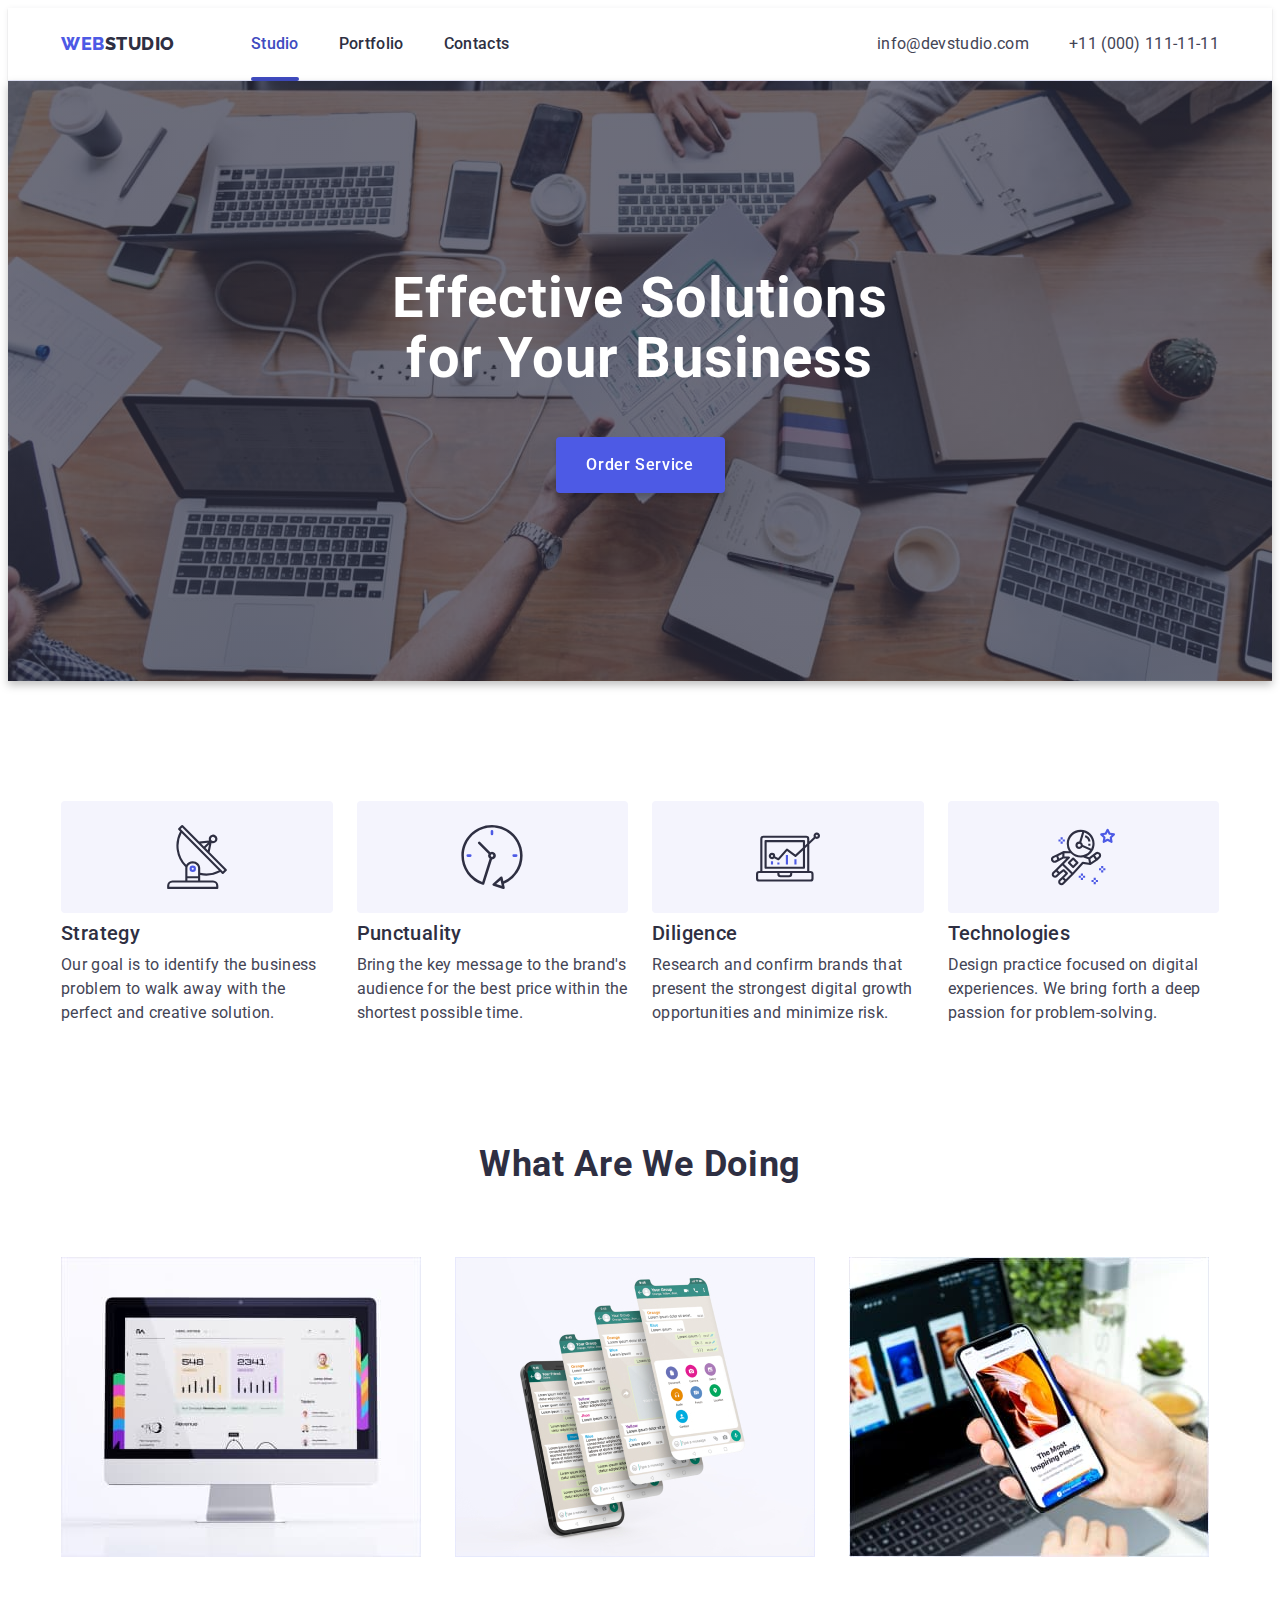
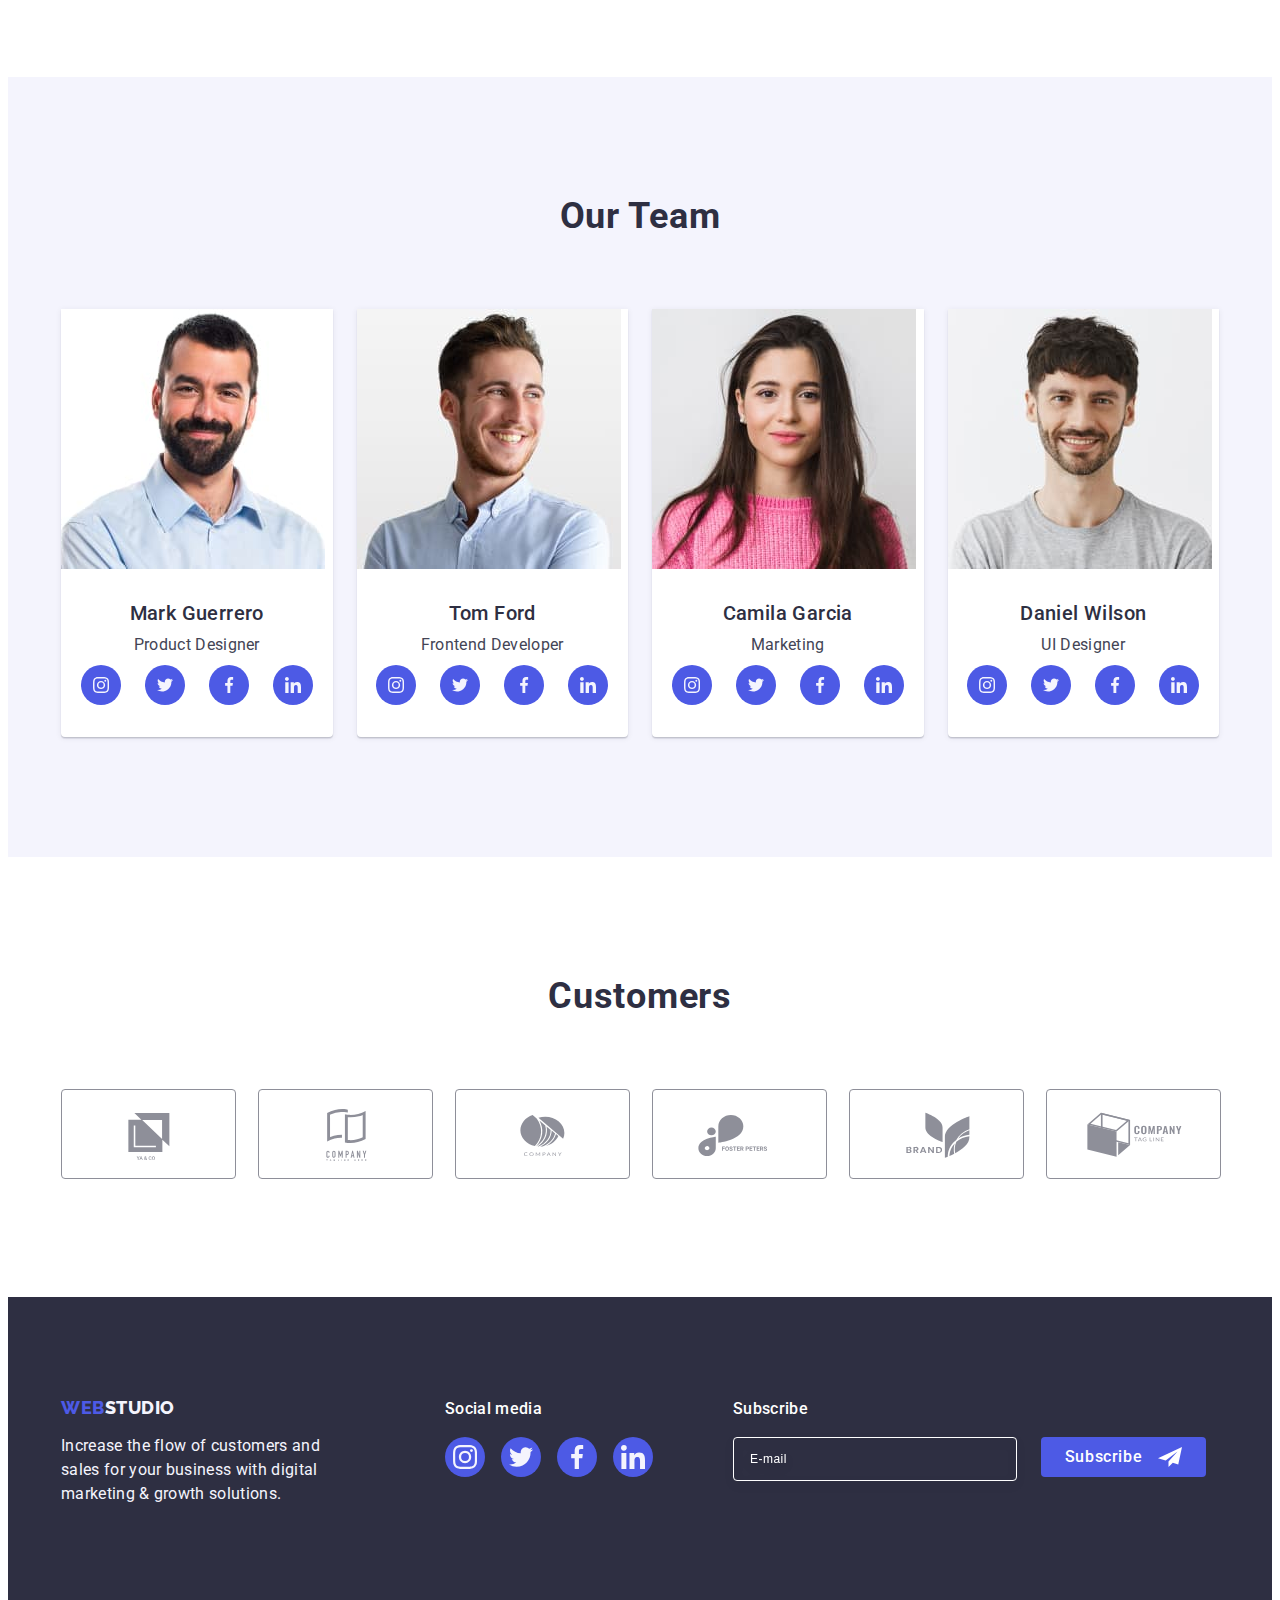
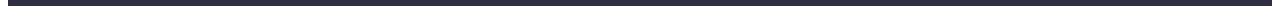
==== index.html @ 6c6034de "Initial commit" ====
<!DOCTYPE html>
<html lang="en">
  <head>
    <meta charset="UTF-8" />
    <meta http-equiv="X-UA-Compatible" content="IE=edge" />
    <meta name="viewport" content="width=device-width, initial-scale=1.0" />
    <title>Web Studio</title>
    <link rel="preconnect" href="https://fonts.googleapis.com" />
    <link rel="preconnect" href="https://fonts.gstatic.com" crossorigin />
    <link
      href="https://fonts.googleapis.com/css2?family=Raleway:wght@800&family=Roboto:wght@400;500;700;900&display=swap"
      rel="stylesheet"
    />
    <link
      rel="stylesheet"
      href="https://cdnjs.cloudflare.com/ajax/libs/modern-normalize/2.0.0/modern-normalize.min.css"
      integrity="sha512-4xo8blKMVCiXpTaLzQSLSw3KFOVPWhm/TRtuPVc4WG6kUgjH6J03IBuG7JZPkcWMxJ5huwaBpOpnwYElP/m6wg=="
      crossorigin="anonymous"
      referrerpolicy="no-referrer"
    />
    <link rel="stylesheet" href="./css/styles.css" />
  </head>

  <body>
    <header class="header">
      <div class="container header-container">
        <nav class="header-nav">
          <a href="./index.html" class="logo link"
            >Web<span class="logo-studio-link">Studio</span></a
          >
          <ul class="header-list list">
            <li class="header-item">
              <a class="header-link link current" href="./index.html">Studio</a>
            </li>
            <li class="header-item">
              <a class="header-link link" href="./portfolio.html">Portfolio</a>
            </li>
            <li class="header-item">
              <a class="header-link link" href="">Contacts</a>
            </li>
          </ul>
        </nav>
        <address class="header-address">
          <ul class="header-address-list list">
            <li class="header-address-item">
              <a class="header-address-link link" href="./info@devstudio.com"
                >info@devstudio.com</a
              >
            </li>
            <li>
              <a class="header-address-link link" href="tel:+110001111111"
                >+11 (000) 111-11-11</a
              >
            </li>
          </ul>
        </address>
      </div>
    </header>

    <main>
      <section class="title-section">
        <div class="container main-container">
          <h1 class="main-page-title">Effective Solutions for Your Business</h1>
          <button type="button" class="btn-order" data-modal-open>
            Order Service
          </button>
        </div>
      </section>

      <section class="information">
        <div class="container information-container">
          <h2 class="visually-hidden">Our benefits</h2>
          <ul class="main-list list">
            <li class="main-item">
              <div class="information-icon">
                <svg class="information-logo" width="64" height="64">
                  <use href="./images/icons.svg#icon-antenna"></use>
                </svg>
              </div>
              <h3 class="title-menu">Strategy</h3>
              <p class="paragraph">
                Our goal is to identify the business problem to walk away with
                the perfect and creative solution.
              </p>
            </li>

            <li class="main-item">
              <div class="information-icon">
                <svg class="information-logo" width="64" height="64">
                  <use href="./images/icons.svg#icon-clock"></use>
                </svg>
              </div>
              <h3 class="title-menu">Punctuality</h3>
              <p class="paragraph">
                Bring the key message to the brand's audience for the best price
                within the shortest possible time.
              </p>
            </li>

            <li class="main-item">
              <div class="information-icon">
                <svg class="information-logo" width="64" height="64">
                  <use href="./images/icons.svg#icon-diagram"></use>
                </svg>
              </div>
              <h3 class="title-menu">Diligence</h3>
              <p class="paragraph">
                Research and confirm brands that present the strongest digital
                growth opportunities and minimize risk.
              </p>
            </li>

            <li class="main-item">
              <div class="information-icon">
                <svg class="information-logo" width="64" height="64">
                  <use href="./images/icons.svg#icon-astronaut"></use>
                </svg>
              </div>
              <h3 class="title-menu">Technologies</h3>
              <p class="paragraph">
                Design practice focused on digital experiences. We bring forth a
                deep passion for problem-solving.
              </p>
            </li>
          </ul>
        </div>
      </section>

      <section class="section-img">
        <div class="container container-img">
          <h2 class="subtitle-main-page">What are we doing</h2>
          <ul class="subtitle-list list">
            <li class="subtitle-item">
              <img
                class="img-mane-page"
                src="./images/computer.jpg"
                alt="computer"
                width="360"
                height="300"
              />
            </li>
            <li class="subtitle-item">
              <img
                class="img-mane-page"
                src="./images/phone.jpg"
                alt="phone"
                width="360"
                height="300"
              />
            </li>
            <li class="subtitle-item">
              <img
                class="img-mane-page"
                src="./images/phone-computer.jpg"
                alt="phone-computer"
                width="360"
                height="300"
              />
            </li>
          </ul>
        </div>
      </section>

      <section class="section-team">
        <div class="container container-team">
          <h2 class="desc-menu">Our Team</h2>
          <ul class="section-team-list list">
            <li class="images-photo">
              <img src="./images/mark.jpg" alt="Mark Guerrero" width="264" />
              <div class="name-specialty">
                <h3 class="name">Mark Guerrero</h3>
                <p class="specialty">Product Designer</p>
                <ul class="team-soc-list list">
                  <li class="team-soc-item">
                    <a
                      href="https://www.instagram.com/"
                      class="team-soc-link link"
                      target="_blank"
                      rel="noopener noreferrer"
                    >
                      <svg class="team-icon" width="16" height="16">
                        <use href="./images/icons.svg#icon-instagram"></use>
                      </svg>
                    </a>
                  </li>
                  <li class="team-soc-item">
                    <a
                      href="https://twitter.com/"
                      class="team-soc-link link"
                      target="_blank"
                      rel="noopener noreferrer"
                    >
                      <svg class="team-icon" width="16" height="16">
                        <use href="./images/icons.svg#icon-twitter"></use>
                      </svg>
                    </a>
                  </li>
                  <li class="team-soc-item">
                    <a
                      href="https://www.facebook.com/"
                      class="team-soc-link link"
                      target="_blank"
                      rel="noopener noreferrer"
                    >
                      <svg class="team-icon" width="16" height="16">
                        <use href="./images/icons.svg#icon-facebook"></use>
                      </svg>
                    </a>
                  </li>
                  <li class="team-soc-item">
                    <a
                      href="https://www.linkedin.com/"
                      class="team-soc-link link"
                      target="_blank"
                      rel="noopener noreferrer"
                    >
                      <svg class="team-icon" width="16" height="16">
                        <use href="./images/icons.svg#icon-linkedin"></use>
                      </svg>
                    </a>
                  </li>
                </ul>
              </div>
            </li>

            <li class="images-photo">
              <img src="./images/tom.jpg" alt="Tom Ford" width="264" />
              <div class="name-specialty">
                <h3 class="name">Tom Ford</h3>
                <p class="specialty">Frontend Developer</p>
                <ul class="team-soc-list list">
                  <li class="team-soc-item">
                    <a
                      href="https://www.instagram.com/"
                      class="team-soc-link link"
                      target="_blank"
                      rel="noopener noreferrer"
                    >
                      <svg class="team-icon" width="16" height="16">
                        <use
                          href="./images/icons.svg#icon-instagram"
                        ></use></svg
                    ></a>
                  </li>
                  <li class="team-soc-item">
                    <a
                      href="https://twitter.com/"
                      class="team-soc-link link"
                      target="_blank"
                      rel="noopener noreferrer"
                    >
                      <svg class="team-icon" width="16" height="16">
                        <use href="./images/icons.svg#icon-twitter"></use>
                      </svg>
                    </a>
                  </li>
                  <li class="team-soc-item">
                    <a
                      href="https://www.facebook.com/"
                      class="team-soc-link link"
                      target="_blank"
                      rel="noopener noreferrer"
                    >
                      <svg class="team-icon" width="16" height="16">
                        <use href="./images/icons.svg#icon-facebook"></use>
                      </svg>
                    </a>
                  </li>
                  <li class="team-soc-item">
                    <a
                      href="https://www.linkedin.com/"
                      class="team-soc-link link"
                      target="_blank"
                      rel="noopener noreferrer"
                    >
                      <svg class="team-icon" width="16" height="16">
                        <use href="./images/icons.svg#icon-linkedin"></use>
                      </svg>
                    </a>
                  </li>
                </ul>
              </div>
            </li>

            <li class="images-photo">
              <img src="./images/camila.jpg" alt="Camila Garcia" width="264" />
              <div class="name-specialty">
                <h3 class="name">Camila Garcia</h3>
                <p class="specialty">Marketing</p>
                <ul class="team-soc-list list">
                  <li class="team-soc-item">
                    <a
                      href="https://www.instagram.com/"
                      class="team-soc-link link"
                      target="_blank"
                      rel="noopener noreferrer"
                    >
                      <svg class="team-icon" width="16" height="16">
                        <use
                          href="./images/icons.svg#icon-instagram"
                        ></use></svg
                    ></a>
                  </li>
                  <li class="team-soc-item">
                    <a
                      href="https://twitter.com/"
                      class="team-soc-link link"
                      target="_blank"
                      rel="noopener noreferrer"
                    >
                      <svg class="team-icon" width="16" height="16">
                        <use href="./images/icons.svg#icon-twitter"></use>
                      </svg>
                    </a>
                  </li>
                  <li class="team-soc-item">
                    <a
                      href="https://www.facebook.com/"
                      class="team-soc-link link"
                      target="_blank"
                      rel="noopener noreferrer"
                    >
                      <svg class="team-icon" width="16" height="16">
                        <use href="./images/icons.svg#icon-facebook"></use>
                      </svg>
                    </a>
                  </li>
                  <li class="team-soc-item">
                    <a
                      href="https://www.linkedin.com/"
                      class="team-soc-link link"
                      target="_blank"
                      rel="noopener noreferrer"
                    >
                      <svg class="team-icon" width="16" height="16">
                        <use href="./images/icons.svg#icon-linkedin"></use>
                      </svg>
                    </a>
                  </li>
                </ul>
              </div>
            </li>

            <li class="images-photo">
              <img src="./images/daniel.jpg" alt="Daniel Wilson" width="264" />
              <div class="name-specialty">
                <h3 class="name">Daniel Wilson</h3>
                <p class="specialty">UI Designer</p>
                <ul class="team-soc-list list">
                  <li class="team-soc-item">
                    <a
                      href="https://www.instagram.com/"
                      class="team-soc-link link"
                      target="_blank"
                      rel="noopener noreferrer"
                    >
                      <svg class="team-icon" width="16" height="16">
                        <use href="./images/icons.svg#icon-instagram"></use>
                      </svg>
                    </a>
                  </li>
                  <li class="team-soc-item">
                    <a
                      href="https://twitter.com/"
                      class="team-soc-link link"
                      target="_blank"
                      rel="noopener noreferrer"
                    >
                      <svg class="team-icon" width="16" height="16">
                        <use href="./images/icons.svg#icon-twitter"></use>
                      </svg>
                    </a>
                  </li>
                  <li class="team-soc-item">
                    <a
                      href="https://www.facebook.com/"
                      class="team-soc-link link"
                      target="_blank"
                      rel="noopener noreferrer"
                    >
                      <svg class="team-icon" width="16" height="16">
                        <use href="./images/icons.svg#icon-facebook"></use>
                      </svg>
                    </a>
                  </li>
                  <li class="team-soc-item">
                    <a
                      href="https://www.linkedin.com/"
                      class="team-soc-link link"
                      target="_blank"
                      rel="noopener noreferrer"
                    >
                      <svg class="team-icon" width="16" height="16">
                        <use href="./images/icons.svg#icon-linkedin"></use>
                      </svg>
                    </a>
                  </li>
                </ul>
              </div>
            </li>
          </ul>
        </div>
      </section>

      <section class="customers">
        <div class="container container-customers">
          <h2 class="customers-title">Customers</h2>
          <ul class="customers-list list">
            <li class="customers-item">
              <a
                href=""
                class="customers-link link"
                target="_blank"
                rel="noopeener noreferrer"
              >
                <svg class="customers-icon" width="104" height="56">
                  <use href="./images/icons.svg#icon-logo-1"></use>
                </svg>
              </a>
            </li>
            <li class="customers-item">
              <a
                href=""
                class="customers-link link"
                target="_blank"
                rel="noopeener noreferrer"
              >
                <svg class="customers-icon" width="104" height="56">
                  <use href="./images/icons.svg#icon-logo-2"></use>
                </svg>
              </a>
            </li>
            <li class="customers-item">
              <a
                href=""
                class="customers-link link"
                target="_blank"
                rel="noopeener noreferrer"
              >
                <svg class="customers-icon" width="104" height="56">
                  <use href="./images/icons.svg#icon-logo-3"></use>
                </svg>
              </a>
            </li>
            <li class="customers-item">
              <a
                href=""
                class="customers-link link"
                target="_blank"
                rel="noopeener noreferrer"
              >
                <svg class="customers-icon" width="104" height="56">
                  <use href="./images/icons.svg#icon-logo-4"></use>
                </svg>
              </a>
            </li>
            <li class="customers-item">
              <a
                href=""
                class="customers-link link"
                target="_blank"
                rel="noopeener noreferrer"
              >
                <svg class="customers-icon" width="104" height="56">
                  <use href="./images/icons.svg#icon-logo-5"></use>
                </svg>
              </a>
            </li>
            <li class="customers-item">
              <a
                href=""
                class="customers-link link"
                target="_blank"
                rel="noopeener noreferrer"
              >
                <svg class="customers-icon" width="104" height="56">
                  <use href="./images/icons.svg#icon-logo-6"></use>
                </svg>
              </a>
            </li>
          </ul>
        </div>
      </section>
    </main>

    <footer class="closing">
      <div class="container footer-container">
        <div class="footer-content">
          <a class="logo-ft link" href="./index.html"
            >Web<span class="logo-studio">Studio</span></a
          >
          <p class="paragraph-ft">
            Increase the flow of customers and sales for your business with
            digital marketing & growth solutions.
          </p>
        </div>
        <div class="footer-scl">
          <p class="footer-subtitle">Social media</p>
          <ul class="footer-scl-list list">
            <li class="footer-scl-item">
              <a
                href="https://www.instagram.com/"
                class="footer-scl-link link"
                target="_blank"
                rel="noopeener noreferrer"
              >
                <svg class="footer-icon" width="24" height="24">
                  <use href="./images/icons.svg#icon-instagram"></use>
                </svg>
              </a>
            </li>
            <li class="footer-scl-item">
              <a
                href="https://twitter.com/"
                class="footer-scl-link link"
                target="_blank"
                rel="noopeener noreferrer"
              >
                <svg class="footer-icon" width="24" height="24">
                  <use href="./images/icons.svg#icon-twitter"></use>
                </svg>
              </a>
            </li>
            <li class="footer-scl-item">
              <a
                href="https://www.facebook.com/"
                class="footer-scl-link link"
                target="_blank"
                rel="noopeener noreferrer"
              >
                <svg class="footer-icon" width="24" height="24">
                  <use href="./images/icons.svg#icon-facebook"></use>
                </svg>
              </a>
            </li>
            <li class="footer-scl-item">
              <a
                href="https://www.linkedin.com/"
                class="footer-scl-link link"
                target="_blank"
                rel="noopeener noreferrer"
              >
                <svg class="footer-icon" width="24" height="24">
                  <use href="./images/icons.svg#icon-linkedin"></use>
                </svg>
              </a>
            </li>
          </ul>
        </div>
        <div class="modal-footer">
          <p class="modal-footer-title">Subscribe</p>
          <form class="footer-form">
            <label class="footer-label">
              <input
                name="footer-email"
                type="email"
                placeholder="E-mail"
                class="footer-input"
              />
            </label>
            <button type="submit" class="footer-modal-btn">
              Subscribe
              <svg class="footer-modal-icon" width="24" height="24">
                <use href="./images/icons.svg#icon-footer-frame"></use>
              </svg>
            </button>
          </form>
        </div>
      </div>
    </footer>

    <div class="backdrop is-hidden" data-modal>
      <div class="modal">
        <button type="button" class="modal-close" data-modal-close>
          <svg class="modal-close-icon" width="8" height="8">
            <use href="./images/icons.svg#icon-close-black"></use>
          </svg>
        </button>
        <p class="modal-title">Leave your contacts and we will call you back</p>
        <form class="modal-form">
          <div class="modal-field">
            <label for="user-name" class="input-label">Name</label>
            <div class="input-wrap">
              <input
                id="user-name"
                type="text"
                name="user-name"
                class="modal-input"
                required
                minlength="3"
              />
              <svg class="modal-icon" width="18" height="24">
                <use href="./images/icons.svg#icon-person"></use>
              </svg>
            </div>
          </div>

          <div class="modal-field">
            <label for="user-tel" class="input-label">Phone</label>
            <div class="input-wrap">
              <input
                id="user-tel"
                type="text"
                name="user-tel"
                class="modal-input"
                required
              />
              <svg class="modal-icon" width="18" height="24">
                <use href="./images/icons.svg#icon-modal-phone"></use>
              </svg>
            </div>
          </div>

          <div class="modal-field">
            <label for="user-email" class="input-label">Email</label>
            <div class="input-wrap">
              <input
                id="user-email"
                type="text"
                name="user-email"
                class="modal-input"
                required
              />
              <svg class="modal-icon" width="18" height="24">
                <use href="./images/icons.svg#icon-email"></use>
              </svg>
            </div>
          </div>

          <div class="modal-field-comment">
            <label for="user-comment" class="input-label">Comment</label>
            <textarea
              id="user-comment"
              name="user-comment"
              placeholder="Text input"
              class="modal-comment"
            ></textarea>
          </div>

          <div class="modal-checkbox">
            <input
              type="checkbox"
              id="user-privacy"
              value="true"
              name="user-privacy"
              class="modal-checkbox-field visually-hidden"
            />
            <label for="user-privacy" class="checkbox-label">
              <span class="chexbox-field">
                <svg class="checkbox-icon" width="10" height="8">
                  <use href="./images/icons.svg#icon-check"></use>
                </svg>
              </span>
              I accept the terms and conditions of the
              <a href="#" class="checkbox-link">Privacy Policy</a>
            </label>
          </div>

          <button type="submit" class="modal-btn">Send</button>
        </form>
      </div>
    </div>
    <script src="./js/modal.js"></script>
  </body>
</html>
---- css/styles.css ----
:root {
  --modal-backround-kolor: #fcfcfc;
  --header-backround: #ffffff;
  --image-backround: #2e2f42;
  --light-backround: #f4f4fd;
  --acent-color: #e7e9fc;
  --subtle-text: #8e8f99;
  --text: #434455;
  --pressed-state: #404bbf;
  --pimary-brand: #4d5ae5;
  --link-color: #31d0aa;
}

body {
  font-family: "Roboto", sans-serif;
  background: var(--header-backround);
  color: var(--text);
}
.list {
  list-style: none;
}
.link {
  text-decoration: none;
}
.visually-hidden {
  position: absolute;
  width: 1px;
  height: 1px;
  margin: -1px;
  border: 0;
  padding: 0;
  white-space: nowrap;
  clip-path: inset(100%);
  clip: rect(0 0 0 0);
  overflow: hidden;
}

p,
h1,
h2,
h3,
h4,
h5,
h6 {
  margin: 0;
}

ul,
ol {
  margin: 0;
  padding: 0;
}

img {
  display: block;
}

.container {
  /* outline: 1px solid red; */
  width: 1158px;
  padding-right: 15px;
  padding-left: 15px;
  margin: 0 auto;
}

/* HEADER */

.header {
  background-color: var(--header-backround);
  border-bottom: 1px solid #e7e9fc;
  box-shadow: 0px 2px 1px rgba(46, 47, 66, 0.08),
    0px 1px 1px rgba(46, 47, 66, 0.16), 0px 1px 6px rgba(46, 47, 66, 0.08);
}
.header-container {
  display: flex;
  align-items: center;
}
.header-nav {
  list-style: none;
  display: flex;
  align-items: center;
}
.logo {
  font-family: "Raleway", sans-serif;
  font-weight: 800;
  font-size: 18px;
  line-height: 1.17;
  letter-spacing: 0.03em;
  text-transform: uppercase;
  color: var(--pimary-brand);
  display: flex;
  align-items: center;
  margin-right: 76px;
}
.logo:hover {
  color: var(--pressed-state);
}
.logo-studio-link {
  color: var(--image-backround);
}
.header-list {
  display: flex;
  gap: 40px;
}
.header-item {
}
.header-link {
  font-weight: 500;
  font-size: 16px;
  line-height: 1.5;
  letter-spacing: 0.02em;
  color: var(--image-backround);
  display: block;
  padding: 24px 0;
  position: relative;
  transition: color 250ms cubic-bezier(0.4, 0, 0.2, 1);
}
.header-link:hover,
.header-link:focus,
.header-link.current {
  color: var(--pressed-state);
}
.header-link:after {
  content: "";
  position: absolute;
  left: 0;
  bottom: -1px;
  transform: scaleX(0);
  width: 100%;
  height: 4px;
  border-radius: 2px;
  background-color: var(--pressed-state);
  transition: 150ms linear;
}
.header-link:hover:after,
.header-link:focus:after,
.header-link.current:after {
  transform: scaleX(1);
}

.header-address {
  margin-left: auto;
}
.header-address-list {
  display: flex;
  margin-left: auto;
  gap: 40px;
}
.header-address-link {
  font-style: normal;
  font-size: 16px;
  line-height: 1.5;
  color: var(--text);
  letter-spacing: 0.02em;
  transition: color 250ms cubic-bezier(0.4, 0, 0.2, 1);
}
.header-address-link:hover,
.header-address-link:focus {
  color: var(--pressed-state);
}

/* MAIN */

.main-container {
}
.title-section {
  background: var(--image-backround);
  max-width: 1440px;
  padding: 188px 0;
  margin-left: auto;
  margin-right: auto;

  background-image: linear-gradient(
      rgba(46, 47, 66, 0.7),
      rgba(46, 47, 66, 0.7)
    ),
    url(../images/people-office-1.jpg);
  background-repeat: no-repeat;
  background-position: center;
  background-size: cover;
  filter: drop-shadow(0px 4px 4px rgba(0, 0, 0, 0.25));
}
.main-page-title {
  font-size: 56px;
  line-height: 1.07;
  text-align: center;
  letter-spacing: 0.02em;
  color: var(--header-backround);
  max-width: 496px;
  margin-left: auto;
  margin-right: auto;
}
.btn-order {
  font-family: "Roboto", sans-serif;
  background: var(--pimary-brand);
  font-weight: 500;
  font-size: 16px;
  line-height: 1.5;
  letter-spacing: 0.04em;
  color: var(--header-backround);
  cursor: pointer;
  display: block;
  margin: auto;
  min-width: 169px;
  height: 56px;
  border: none;
  border-radius: 4px;
  margin-top: 48px;
  box-shadow: 0px 4px 4px rgba(0, 0, 0, 0.15);
  transition: background-color 250ms cubic-bezier(0.4, 0, 0.2, 1);
}
.btn-order:hover {
  background-color: var(--pressed-state);
}
.btn-order:focus {
  background-color: var(--pressed-state);
}

.information {
  background: var(--header-backround);
  padding: 120px 0;
}
.information-container {
}
.main-list {
  display: flex;
  gap: 24px;
}
.information-icon {
  display: flex;
  align-items: center;
  justify-content: center;
  height: 112px;
  background-color: #f4f4fd;
  border-radius: 4px;
  margin-bottom: 8px;
}
.main-item {
  flex-basis: calc((100% - 72px) / 4);
}
.title-menu {
  font-weight: 500;
  font-size: 20px;
  line-height: 1.2;
  letter-spacing: 0.02em;
  color: var(--image-backround);
  margin-bottom: 8px;
}
.paragraph {
  font-size: 16px;
  line-height: 1.5;
  letter-spacing: 0.02em;
  color: var(--text);
}

.section-img {
  padding-bottom: 120px;
}
.container-img {
}

.subtitle-list {
  display: flex;
  gap: 24px;
}
.subtitle-item {
  width: calc((100% - 48px) / 3);
}
.subtitle-main-page {
  font-size: 36px;
  line-height: 1.11;
  text-align: center;
  letter-spacing: 0.02em;
  text-transform: capitalize;
  color: var(--image-backround);
  margin-bottom: 72px;
}

/* TEAM */

.section-team {
  background-color: var(--light-backround);
  padding: 120px 0;
}
.container-team {
}
.desc-menu {
  font-size: 36px;
  line-height: 1.11;
  text-align: center;
  letter-spacing: 0.02em;
  text-transform: capitalize;
  color: var(--image-backround);
  margin-bottom: 72px;
}
.section-team-list {
  display: flex;
  gap: 24px;
}
.name-specialty {
  padding: 32px 16px;
}

.images-photo {
  background: var(--header-backround);
  width: calc((100% - 3 * 24px) / 4);
  box-shadow: 0px 1px 6px rgba(46, 47, 66, 0.08),
    0px 1px 1px rgba(46, 47, 66, 0.16), 0px 2px 1px rgba(46, 47, 66, 0.08);
  border-radius: 0px 0px 4px 4px;
}
.name {
  font-weight: 500;
  font-size: 20px;
  line-height: 1.2;
  text-align: center;
  letter-spacing: 0.02em;
  color: var(--image-backround);
  text-align: center;
  margin-bottom: 8px;
}
.specialty {
  font-size: 16px;
  line-height: 1.5;
  text-align: center;
  letter-spacing: 0.02em;
  color: var(--text);
  text-align: center;
  margin-bottom: 8px;
}
.team-soc {
}
.team-soc-list {
  display: flex;
  justify-content: center;
  gap: 24px;
}
.team-soc-item {
  width: 40px;
  height: 40px;
}
.team-soc-link {
  width: 100%;
  height: 100%;
  background-color: var(--pimary-brand);
  border-radius: 50%;
  display: flex;
  align-items: center;
  justify-content: center;
  transition: background-color 250ms cubic-bezier(0.4, 0, 0.2, 1);
}
.team-soc-link:hover {
  background-color: var(--pressed-state);
}
.team-soc-link:focus {
  background-color: var(--pressed-state);
}
.team-icon {
  fill: #f4f4fd;
}

/* CUSTOMERS */

.customers {
  padding: 120px 0;
}
.container-customers {
}
.customers-title {
  font-weight: 700;
  font-size: 36px;
  line-height: 1.11;
  text-align: center;
  letter-spacing: 0.02em;
  text-transform: capitalize;
  color: var(--image-backround);
  margin-bottom: 72px;
}
.customers-list {
  display: flex;
  flex-direction: row;
  align-items: flex-start;
  padding: 0px;
  gap: 24px;
}
.customers-item {
  width: calc((100% - 120px) / 6);
  height: 88px;
}
.customers-link {
  width: 100%;
  height: 100%;
  border: 1px solid #8e8f99;
  border-radius: 4px;
  display: flex;
  align-items: center;
  justify-content: center;
  color: var(--subtle-text);
  transition: border-color 250ms cubic-bezier(0.4, 0, 0.2, 1),
    color 250ms cubic-bezier(0.4, 0, 0.2, 1);
}
.customers-link:hover {
  border-color: var(--pressed-state);
  color: var(--pressed-state);
}
.customers-link:focus {
  border-color: var(--pressed-state);
  color: var(--pressed-state);
}
.customers-icon {
  fill: currentColor;
}

/* FOOTER */

.closing {
  background: var(--image-backround);
  padding: 100px 0;
}
.footer-container {
  display: flex;
  align-items: baseline;
}
.footer-content {
  margin-right: 120px;
}
.logo-ft {
  font-family: "Raleway", sans-serif;
  font-weight: 800;
  font-size: 18px;
  line-height: 1.17;
  letter-spacing: 0.03em;
  text-transform: uppercase;
  color: var(--pimary-brand);
  display: inline-block;
  margin-bottom: 16px;
}
.logo-ft:hover {
  color: var(--pressed-state);
}
.logo-studio {
  color: var(--light-backround);
}
.paragraph-ft {
  font-size: 16px;
  line-height: 1.5;
  letter-spacing: 0.02em;
  color: var(--light-backround);
  max-width: 264px;
}
.footer-icon {
  fill: #f4f4fd;
}
.footer-scl {
}
.footer-subtitle {
  font-weight: 500;
  font-size: 16px;
  line-height: 1.5;
  letter-spacing: 0.02em;
  color: #ffffff;
  margin-bottom: 16px;
}
.footer-scl-list {
  display: flex;
  gap: 16px;
}
.footer-scl-item {
  width: 40px;
  height: 40px;
}
.footer-scl-link {
  width: 100%;
  height: 100%;
  background-color: var(--pimary-brand);
  border-radius: 50%;
  display: flex;
  align-items: center;
  justify-content: center;
  transition: background-color 250ms cubic-bezier(0.4, 0, 0.2, 1);
}
.footer-scl-link:hover,
.footer-scl-link:focus {
  background-color: var(--link-color);
}
.modal-footer {
  margin-left: 80px;
}
.modal-footer-title {
  font-weight: 500;
  font-size: 16px;
  line-height: 1.5;
  letter-spacing: 0.02em;
  color: var(--header-backround);
  margin-bottom: 16px;
}

.footer-form {
  display: flex;
  gap: 24px;
}

.footer-input {
  width: 264px;
  height: 40px;
  font-size: 12px;
  line-height: 1.5;
  letter-spacing: 0.04em;
  padding-left: 16px;
  border: 1px solid var(--header-backround);
  border-radius: 4px;
  filter: drop-shadow(0px 4px 4px rgba(0, 0, 0, 0.15));
  background-color: transparent;
  color: var(--header-backround);
}

.footer-input::placeholder {
  color: var(--header-backround);
}

.footer-modal-btn {
  font-family: "Roboto", sans-serif;
  font-weight: 500;
  font-size: 16px;
  line-height: 1.5;
  letter-spacing: 0.04em;
  min-width: 165px;
  height: 40px;
  display: flex;
  justify-content: center;
  align-items: center;
  color: var(--header-backround);
  background-color: var(--pimary-brand);
  cursor: pointer;
  border-radius: 4px;
  border: none;
  transition: background-color 250ms cubic-bezier(0.4, 0, 0.2, 1);
}

.footer-modal-btn:hover,
.footer-modal-btn:focus {
  background-color: var(--pressed-state);
}

.footer-modal-icon {
  margin-left: 16px;
}

/* MAIN PORTFOLIO */

.portfolio-page {
  padding-top: 96px;
  padding-bottom: 120px;
}
.portfolio-container {
}
.portfolio-list {
  display: flex;
  justify-content: center;
  gap: 24px;
  margin-bottom: 72px;
}
.portfolio-btn {
  background: var(--light-backround);
  border-radius: 4px;
  font-weight: 500;
  font-size: 16px;
  line-height: 1.5;
  letter-spacing: 0.04em;
  color: var(--pimary-brand);
  cursor: pointer;
  padding: 12px 24px;
  border: 1px solid #e7e9fc;
  transition: color 250ms cubic-bezier(0.4, 0, 0.2, 1),
    background-color 250ms cubic-bezier(0.4, 0, 0.2, 1),
    border-color 250ms cubic-bezier(0.4, 0, 0.2, 1),
    box-shadow 250ms cubic-bezier(0.4, 0, 0.2, 1);
}
.portfolio-btn:hover {
  color: var(--header-backround);
  background-color: var(--pressed-state);
  border: 1px solid transparent;
  box-shadow: 0px 3px 1px rgba(0, 0, 0, 0.1), 0px 2px 1px rgba(0, 0, 0, 0.08),
    0px 2px 2px rgba(0, 0, 0, 0.12);
}
.portfolio-btn:focus {
  color: var(--header-backround);
  background-color: var(--pressed-state);
  border: 1px solid transparent;
  box-shadow: 0px 3px 1px rgba(0, 0, 0, 0.1), 0px 2px 1px rgba(0, 0, 0, 0.08),
    0px 2px 2px rgba(0, 0, 0, 0.12);
}

.portfolio-img-list {
  display: flex;
  flex-wrap: wrap;
  column-gap: 24px;
  row-gap: 48px;
}
.portfolio-item {
  width: calc((100% - 48px) / 3);
}
.portfolio-img-link:hover .portfolio-cover-text {
  transform: translateY(0%);
}
.portfolio-img-link:focus .portfolio-cover-text {
  transform: translateY(0%);
}
.portfolio-img-link {
  display: block;
  transition: box-shadow 250ms cubic-bezier(0.4, 0, 0.2, 1);
}
.portfolio-img-link:hover,
.portfolio-img-link:focus {
  box-shadow: 0px 1px 6px rgba(46, 47, 66, 0.08),
    0px 1px 1px rgba(46, 47, 66, 0.16), 0px 2px 1px rgba(46, 47, 66, 0.08);
}

.portfolio-cover {
  position: relative;
  overflow: hidden;
}
.portfolio-cover-text {
  position: absolute;
  top: 0;
  font-size: 16px;
  line-height: 1.5;
  letter-spacing: 0.02em;
  color: var(--light-backround);
  padding: 40px 32px;
  background-color: var(--pimary-brand);
  height: 100%;
  width: 100%;
  transform: translateY(100%);
  transition: transform 250ms cubic-bezier(0.4, 0, 0.2, 1);
}

.container-link {
  padding: 32px 16px;
  border: 1px solid #e7e9fc;
  border-top: none;
}
.link-address {
  font-style: normal;
}
.title {
  font-weight: 500;
  font-size: 20px;
  line-height: 1.2;
  letter-spacing: 0.02em;
  color: var(--image-backround);
  margin-bottom: 8px;
}
.subtitle {
  font-weight: 400;
  font-size: 16px;
  line-height: 1.5;
  letter-spacing: 0.02em;
  color: var(--text);
}
.backdrop {
  position: fixed;
  width: 100%;
  height: 100%;
  background: rgba(46, 47, 66, 0.4);
  top: 0;
  transition: opacity 300ms linear, visibility 300ms linear;
}

/* MODAL-PAGE */

.backdrop {
  position: fixed;
  top: 0;
  left: 0;
  width: 100%;
  height: 100%;
  background-color: rgba(46, 47, 66, 0.4);
  transition: opacity 250ms cubic-bezier(0.4, 0, 0.2, 1),
    visibility 250ms cubic-bezier(0.4, 0, 0.2, 1);
}

.is-hidden {
  visibility: none;
  opacity: 0;
  pointer-events: none;
}

.modal {
  position: absolute;
  top: 50%;
  left: 50%;
  transform: translate(-50%, -50%) scale(1);
  width: 408px;
  min-height: 584px;
  background-color: var(--modal-backround-kolor);
  border-radius: 4px;
  padding: 72px 24px 24px 24px;
  box-shadow: 0px 1px 1px rgba(0, 0, 0, 0.14), 0px 1px 3px rgba(0, 0, 0, 0.12),
    0px 2px 1px rgba(0, 0, 0, 0.2);
  transition: transform 250ms cubic-bezier(0.4, 0, 0.2, 1);
}

.backdrop.is-hidden .modal {
  transform: translate(-50%, -50%) scaleY(0);
}

.modal-close {
  position: absolute;
  top: 24px;
  right: 24px;
  width: 24px;
  height: 24px;
  border-radius: 50%;
  display: flex;
  align-items: center;
  justify-content: center;
  background-color: var(--acent-color);
  border: 1px solid rgba(0, 0, 0, 0.1);
  padding: 0;
  transition: background-color 250ms cubic-bezier(0.4, 0, 0.2, 1),
    border 250ms cubic-bezier(0.4, 0, 0.2, 1);
  cursor: pointer;
}

.modal-close:hover,
.modal-close:focus {
  background-color: var(--pressed-state);
  border: none;
  fill: var(--header-backround);
}

.modal-close-icon {
  transition: fill 250ms cubic-bezier(0.4, 0, 0.2, 1);
}

.modal-title {
  font-weight: 500;
  font-size: 16px;
  line-height: 1.5;
  text-align: center;
  letter-spacing: 0.02em;
  color: #2e2f42;
  margin-bottom: 16px;
}
.modal-field {
  margin-bottom: 8px;
}
.input-label {
  font-size: 12px;
  line-height: 1.17;
  letter-spacing: 0.04em;
  color: var(--subtle-text);
  display: block;
  margin-bottom: 4px;
}
.input-wrap {
  position: relative;
}

.modal-input {
  width: 100%;
  height: 40px;
  border: 1px solid rgba(46, 47, 66, 0.4);
  border-radius: 4px;
  background-color: transparent;
  padding-left: 38px;
  outline: transparent;
  transition: border-color 250ms cubic-bezier(0.4, 0, 0.2, 1);
}
.modal-input:focus {
  border-color: var(--pimary-brand);
}
.modal-input:focus + .modal-icon {
  fill: var(--pimary-brand);
}

.modal-icon {
  position: absolute;
  left: 16px;
  top: 50%;
  transform: translateY(-50%);
  transition: fill 250ms cubic-bezier(0.4, 0, 0.2, 1);
}
.modal-icon {
  fill: var(--image-backround);
}

.modal-comment {
  width: 100%;
  height: 120px;
  font-size: 12px;
  line-height: 1.17;
  letter-spacing: 0.04em;
  color: rgba(46, 47, 66, 0.4);
  border: 1px solid rgba(46, 47, 66, 0.4);
  border-radius: 4px;
  background-color: transparent;
  padding: 8px 16px;
  outline: transparent;
  resize: none;
  transition: border-color 250ms cubic-bezier(0.4, 0, 0.2, 1);
}
.modal-comment:focus {
  border-color: var(--pimary-brand);
}

.modal-field-comment {
  margin-bottom: 16px;
}

.modal-checkbox {
  margin-bottom: 24px;
}

.checkbox-label {
  font-size: 12px;
  line-height: 1.17;
  letter-spacing: 0.04em;
  color: var(--subtle-text);
}

.chexbox-field {
  width: 16px;
  height: 16px;
  border: 1px solid rgba(46, 47, 66, 0.4);
  border-radius: 2px;
  transition: background-color 250ms cubic-bezier(0.4, 0, 0.2, 1),
    border 250ms cubic-bezier(0.4, 0, 0.2, 1),
    fill 250ms cubic-bezier(0.4, 0, 0.2, 1);
  display: inline-flex;
  align-items: center;
  justify-content: center;
  fill: transparent;
}

.modal-checkbox-field:checked + .checkbox-label span {
  background-color: var(--pressed-state);
  border: none;
  fill: var(--light-backround);
}
.modal-checkbox-field:focus + .checkbox-label span {
  border-color: var(--pressed-state);
}
.checkbox-link {
  color: var(--pimary-brand);
}

.modal-btn {
  font-family: "Roboto", sans-serif;
  font-weight: 500;
  font-size: 16px;
  line-height: 1.5;
  letter-spacing: 0.04em;
  color: var(--header-backround);
  background: var(--pimary-brand);
  min-width: 169px;
  height: 56px;
  display: block;
  margin: auto;
  cursor: pointer;
  border: none;
  border-radius: 4px;
  box-shadow: 0px 4px 4px rgba(0, 0, 0, 0.15);
  transition: background-color 250ms cubic-bezier(0.4, 0, 0.2, 1);
}

.modal-btn:hover,
.modal-btn:focus {
  background-color: var(--pressed-state);
}
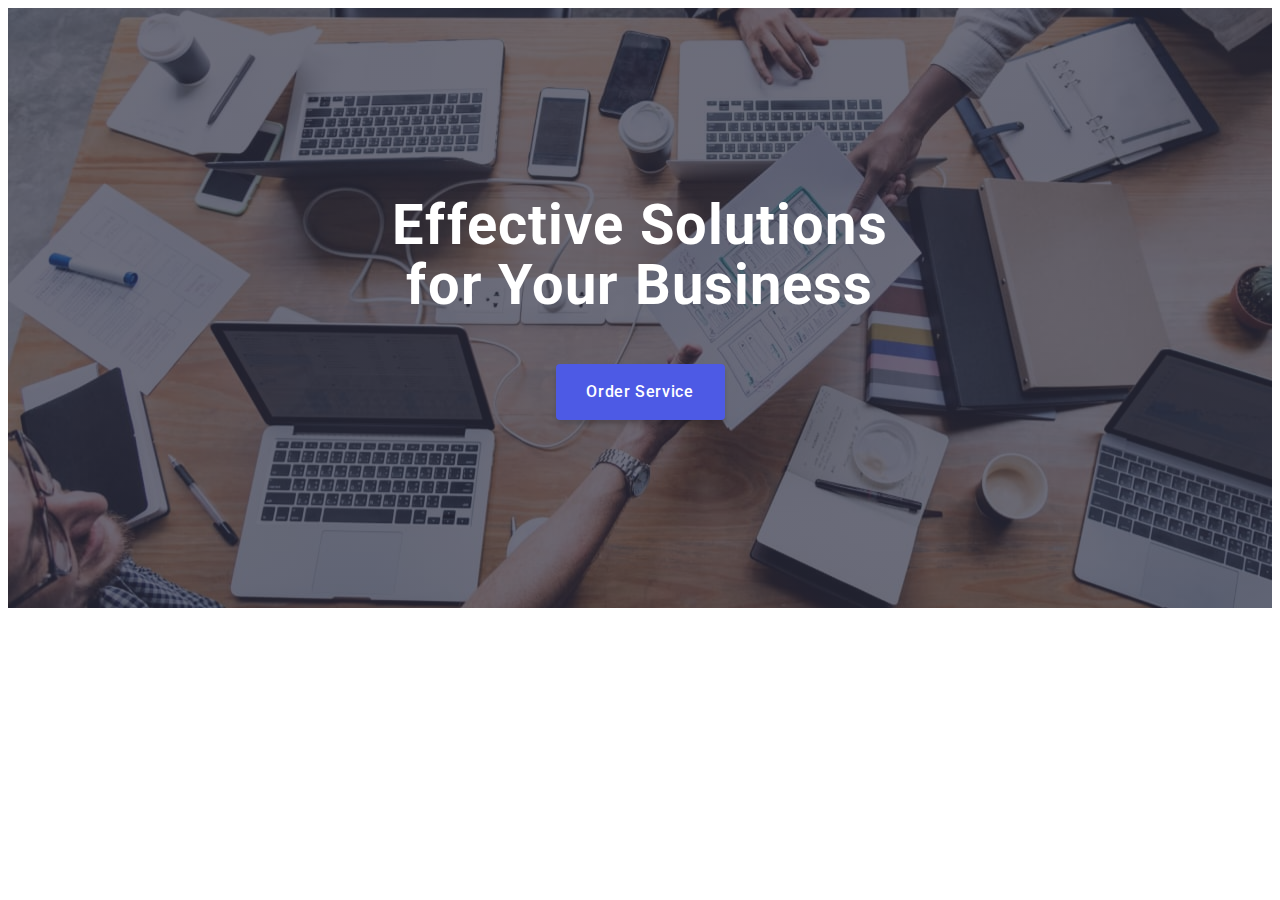
==== commit 9a6f7b6f: "version 1" ====
--- a/index.html
+++ b/index.html
@@ -22,7 +22,7 @@
   </head>
 
   <body>
-    <header class="header">
+    <!-- <header class="header">
       <div class="container header-container">
         <nav class="header-nav">
           <a href="./index.html" class="logo link"
@@ -55,7 +55,7 @@
           </ul>
         </address>
       </div>
-    </header>
+    </header> -->
 
     <main>
       <section class="title-section">
@@ -67,7 +67,7 @@
         </div>
       </section>
 
-      <section class="information">
+      <!-- <section class="information">
         <div class="container information-container">
           <h2 class="visually-hidden">Our benefits</h2>
           <ul class="main-list list">
@@ -124,9 +124,9 @@
             </li>
           </ul>
         </div>
-      </section>
-
-      <section class="section-img">
+      </section> -->
+
+      <!-- <section class="section-img">
         <div class="container container-img">
           <h2 class="subtitle-main-page">What are we doing</h2>
           <ul class="subtitle-list list">
@@ -159,9 +159,9 @@
             </li>
           </ul>
         </div>
-      </section>
-
-      <section class="section-team">
+      </section> -->
+
+      <!-- <section class="section-team">
         <div class="container container-team">
           <h2 class="desc-menu">Our Team</h2>
           <ul class="section-team-list list">
@@ -400,9 +400,9 @@
             </li>
           </ul>
         </div>
-      </section>
-
-      <section class="customers">
+      </section> -->
+
+      <!-- <section class="customers">
         <div class="container container-customers">
           <h2 class="customers-title">Customers</h2>
           <ul class="customers-list list">
@@ -480,10 +480,10 @@
             </li>
           </ul>
         </div>
-      </section>
+      </section> -->
     </main>
 
-    <footer class="closing">
+    <!-- <footer class="closing">
       <div class="container footer-container">
         <div class="footer-content">
           <a class="logo-ft link" href="./index.html"
@@ -567,7 +567,7 @@
           </form>
         </div>
       </div>
-    </footer>
+    </footer> -->
 
     <div class="backdrop is-hidden" data-modal>
       <div class="modal">
--- a/css/styles.css
+++ b/css/styles.css
@@ -62,6 +62,25 @@
   padding-left: 15px;
   margin: 0 auto;
 }
+@media screen and (min-width: 428px) {
+  .container {
+    max-width: 428px;
+    margin-left: auto;
+    margin-right: auto;
+  }
+}
+
+@media screen and (min-width: 768px) {
+  .container {
+    max-width: 768px;
+  }
+}
+
+@media screen and (min-width: 1158px) {
+  .container {
+    max-width: 1158px;
+  }
+}
 
 /* HEADER */
 
@@ -161,34 +180,133 @@
 
 /* MAIN */
 
-.main-container {
-}
 .title-section {
-  background: var(--image-backround);
-  max-width: 1440px;
-  padding: 188px 0;
-  margin-left: auto;
-  margin-right: auto;
-
   background-image: linear-gradient(
       rgba(46, 47, 66, 0.7),
       rgba(46, 47, 66, 0.7)
     ),
-    url(../images/people-office-1.jpg);
-  background-repeat: no-repeat;
+    url("../images/people-office-mob.jpg");
   background-position: center;
   background-size: cover;
-  filter: drop-shadow(0px 4px 4px rgba(0, 0, 0, 0.25));
+  background-repeat: no-repeat;
+  background: var(--image-backround);
+}
+
+@media screen and (min-device-pixel-ratio: 2) and (max-width: 767px),
+  screen and (min-resolution: 192dpi) and (max-width: 767px),
+  screen and (min-resolution: 2dppx) and (max-width: 767px) {
+  .title-section {
+    background-image: linear-gradient(
+        rgba(46, 47, 66, 0.7),
+        rgba(46, 47, 66, 0.7)
+      ),
+      url("../images/people-office-mob@2x.jpg");
+  }
+}
+
+@media screen and (min-device-pixel-ratio: 1) and (min-width: 768px),
+  screen and (min-resolution: 96dpi) and (min-width: 768px),
+  screen and (min-resolution: 1dppx) and (min-width: 768px) {
+  .title-section {
+    background-image: linear-gradient(
+        rgba(46, 47, 66, 0.7),
+        rgba(46, 47, 66, 0.7)
+      ),
+      url("../images/people-office-tab.jpg");
+  }
+}
+
+@media screen and (min-device-pixel-ratio: 2) and (min-width: 768px),
+  screen and (min-resolution: 192dpi) and (min-width: 768px),
+  screen and (min-resolution: 2dppx) and (min-width: 768px) {
+  .title-section {
+    background-image: linear-gradient(
+        rgba(46, 47, 66, 0.7),
+        rgba(46, 47, 66, 0.7)
+      ),
+      url("../images/people-office-tab@2x.jpg");
+  }
+}
+
+@media screen and (min-device-pixel-ratio: 1) and (min-width: 1158px),
+  screen and (min-resolution: 96dpi) and (min-width: 1158px),
+  screen and (min-resolution: 1dppx) and (min-width: 1158px) {
+  .title-section {
+    background-image: linear-gradient(
+        rgba(46, 47, 66, 0.7),
+        rgba(46, 47, 66, 0.7)
+      ),
+      url("../images/people-office-1.jpg");
+  }
+}
+
+@media screen and (min-device-pixel-ratio: 2) and (min-width: 1158px),
+  screen and (min-resolution: 192dpi) and (min-width: 1158px),
+  screen and (min-resolution: 2dppx) and (min-width: 1158px) {
+  .title-section {
+    background-image: linear-gradient(
+        rgba(46, 47, 66, 0.7),
+        rgba(46, 47, 66, 0.7)
+      ),
+      url("../images/people-office\ 1@2x.jpg");
+  }
 }
 .main-page-title {
-  font-size: 56px;
-  line-height: 1.07;
+  margin-right: auto;
+  margin-left: auto;
   text-align: center;
   letter-spacing: 0.02em;
   color: var(--header-backround);
-  max-width: 496px;
-  margin-left: auto;
-  margin-right: auto;
+}
+
+@media screen and (min-width: 428px) {
+  .title-section {
+    margin-left: auto;
+    margin-right: auto;
+    max-width: 428px;
+  }
+}
+
+@media screen and (min-width: 768px) {
+  .title-section {
+    max-width: 768px;
+  }
+
+  .main-page-title {
+    max-width: 496px;
+    margin-bottom: 36px;
+
+    font-size: 56px;
+    line-height: 1.07;
+  }
+}
+
+@media screen and (max-width: 767px) {
+  .main-page-title {
+    max-width: 320px;
+    margin-bottom: 72px;
+    font-size: 36px;
+    line-height: 1.11;
+  }
+}
+
+@media screen and (max-width: 1157px) {
+  .title-section {
+    padding-top: 112px;
+    padding-bottom: 112px;
+  }
+}
+
+@media screen and (min-width: 1158px) {
+  .title-section {
+    padding-top: 188px;
+    padding-bottom: 188px;
+    max-width: 1440px;
+  }
+
+  .main-page-title {
+    margin-bottom: 48px;
+  }
 }
 .btn-order {
   font-family: "Roboto", sans-serif;
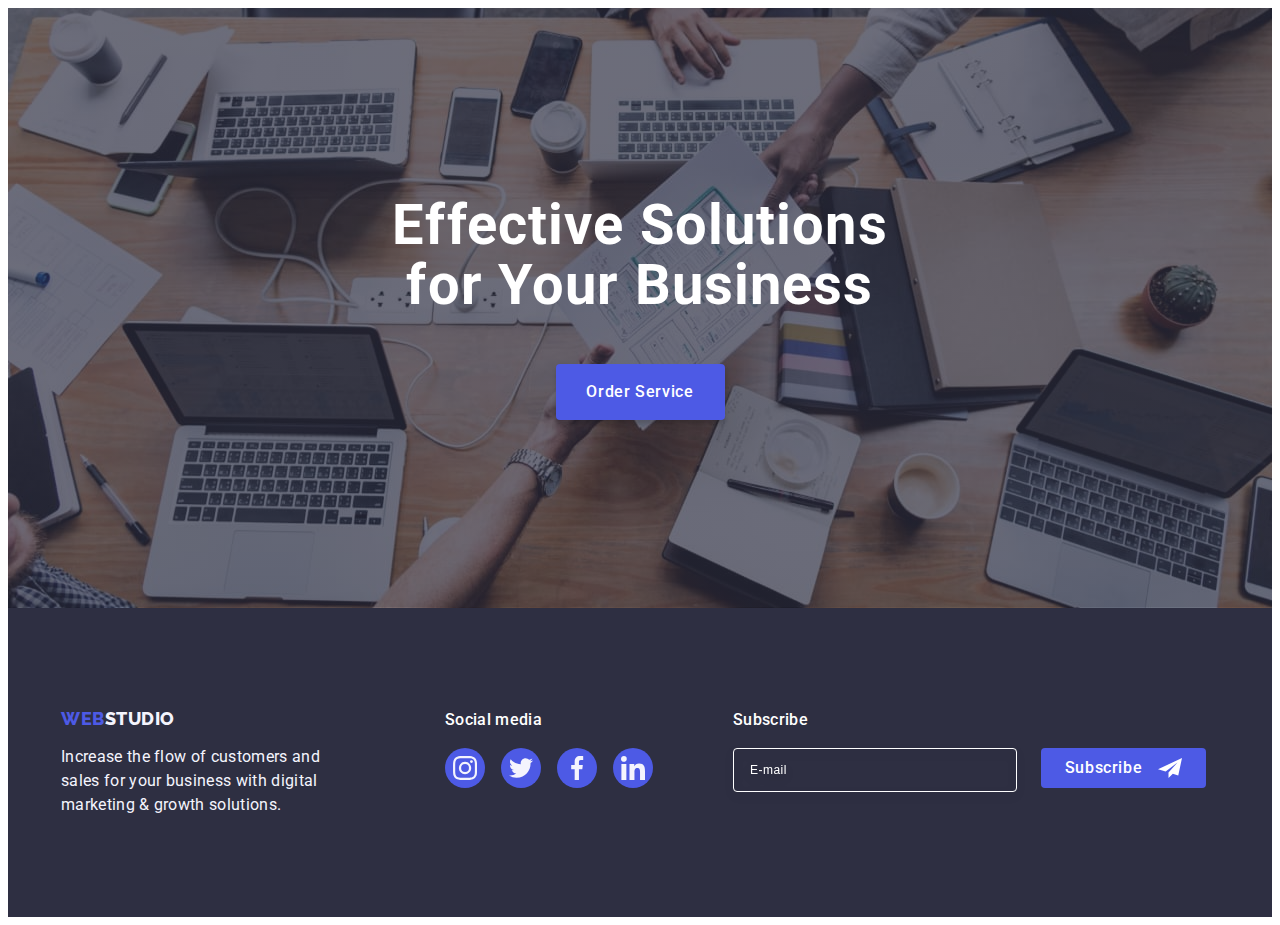
==== commit 4e6d61d6: "version 2" ====
--- a/index.html
+++ b/index.html
@@ -59,8 +59,8 @@
 
     <main>
       <section class="title-section">
-        <div class="container main-container">
-          <h1 class="main-page-title">Effective Solutions for Your Business</h1>
+        <div class="container">
+          <h1 class="main-title">Effective Solutions for Your Business</h1>
           <button type="button" class="btn-order" data-modal-open>
             Order Service
           </button>
@@ -483,7 +483,7 @@
       </section> -->
     </main>
 
-    <!-- <footer class="closing">
+    <footer class="closing">
       <div class="container footer-container">
         <div class="footer-content">
           <a class="logo-ft link" href="./index.html"
@@ -567,7 +567,7 @@
           </form>
         </div>
       </div>
-    </footer> -->
+    </footer>
 
     <div class="backdrop is-hidden" data-modal>
       <div class="modal">
--- a/css/styles.css
+++ b/css/styles.css
@@ -56,12 +56,13 @@
 }
 
 .container {
-  /* outline: 1px solid red; */
-  width: 1158px;
+  width: 100%;
+  padding-left: 15px;
   padding-right: 15px;
-  padding-left: 15px;
-  margin: 0 auto;
-}
+  margin-left: auto;
+  margin-right: auto;
+}
+
 @media screen and (min-width: 428px) {
   .container {
     max-width: 428px;
@@ -189,7 +190,7 @@
   background-position: center;
   background-size: cover;
   background-repeat: no-repeat;
-  background: var(--image-backround);
+  background-color: var(--headings-text-color);
 }
 
 @media screen and (min-device-pixel-ratio: 2) and (max-width: 767px),
@@ -248,10 +249,11 @@
         rgba(46, 47, 66, 0.7),
         rgba(46, 47, 66, 0.7)
       ),
-      url("../images/people-office\ 1@2x.jpg");
-  }
-}
-.main-page-title {
+      url("../images/people-office-1@2x.jpg");
+  }
+}
+
+.main-title {
   margin-right: auto;
   margin-left: auto;
   text-align: center;
@@ -272,7 +274,7 @@
     max-width: 768px;
   }
 
-  .main-page-title {
+  .main-title {
     max-width: 496px;
     margin-bottom: 36px;
 
@@ -282,7 +284,7 @@
 }
 
 @media screen and (max-width: 767px) {
-  .main-page-title {
+  .main-title {
     max-width: 320px;
     margin-bottom: 72px;
     font-size: 36px;
@@ -304,10 +306,11 @@
     max-width: 1440px;
   }
 
-  .main-page-title {
+  .main-title {
     margin-bottom: 48px;
   }
 }
+
 .btn-order {
   font-family: "Roboto", sans-serif;
   background: var(--pimary-brand);
@@ -986,3 +989,32 @@
 .modal-btn:focus {
   background-color: var(--pressed-state);
 }
+@media screen and (max-width: 428px) {
+  .modal {
+    width: 90%;
+  }
+}
+
+@media screen and (max-width: 767px) {
+  .modal {
+    overflow-y: scroll;
+  }
+}
+
+@media screen and (min-width: 768px) {
+  .modal {
+    padding: 72px 25px 24px 23px;
+    min-width: 408px;
+    min-height: 584px;
+  }
+}
+
+@media screen and (min-width: 1158px) {
+  .modal {
+    padding: 72px 24px 24px 24px;
+  }
+
+  .modal-input {
+    padding-left: 38px;
+  }
+}
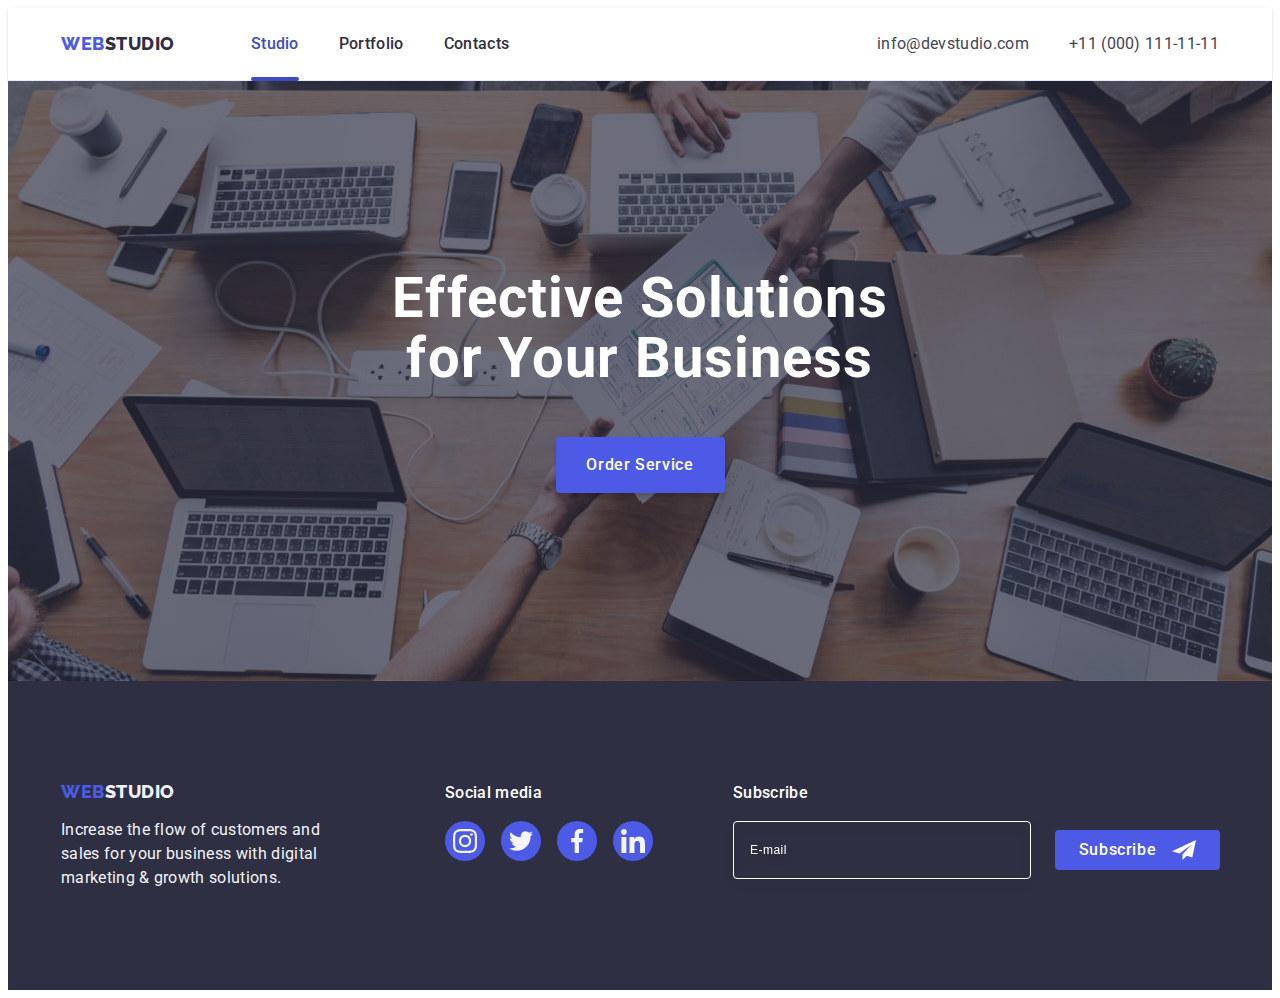
==== commit 44dc6c40: "Version 3 (footer)" ====
--- a/index.html
+++ b/index.html
@@ -22,7 +22,7 @@
   </head>
 
   <body>
-    <!-- <header class="header">
+    <header class="header">
       <div class="container header-container">
         <nav class="header-nav">
           <a href="./index.html" class="logo link"
@@ -55,7 +55,7 @@
           </ul>
         </address>
       </div>
-    </header> -->
+    </header>
 
     <main>
       <section class="title-section">
--- a/css/styles.css
+++ b/css/styles.css
@@ -537,13 +537,13 @@
   background: var(--image-backround);
   padding: 100px 0;
 }
-.footer-container {
+/* .footer-container {
   display: flex;
   align-items: baseline;
-}
-.footer-content {
+} */
+/* .footer-content {
   margin-right: 120px;
-}
+} */
 .logo-ft {
   font-family: "Raleway", sans-serif;
   font-weight: 800;
@@ -566,7 +566,7 @@
   line-height: 1.5;
   letter-spacing: 0.02em;
   color: var(--light-backround);
-  max-width: 264px;
+  width: 264px;
 }
 .footer-icon {
   fill: #f4f4fd;
@@ -578,7 +578,7 @@
   font-size: 16px;
   line-height: 1.5;
   letter-spacing: 0.02em;
-  color: #ffffff;
+  color: var(--header-backround);
   margin-bottom: 16px;
 }
 .footer-scl-list {
@@ -603,9 +603,9 @@
 .footer-scl-link:focus {
   background-color: var(--link-color);
 }
-.modal-footer {
+/* .modal-footer {
   margin-left: 80px;
-}
+} */
 .modal-footer-title {
   font-weight: 500;
   font-size: 16px;
@@ -615,14 +615,13 @@
   margin-bottom: 16px;
 }
 
-.footer-form {
+/* .footer-form {
   display: flex;
   gap: 24px;
-}
+} */
 
 .footer-input {
-  width: 264px;
-  height: 40px;
+  padding: 8px 16px;
   font-size: 12px;
   line-height: 1.5;
   letter-spacing: 0.04em;
@@ -664,6 +663,94 @@
 
 .footer-modal-icon {
   margin-left: 16px;
+}
+@media screen and (max-width: 767px) {
+  .footer-container {
+    text-align: center;
+  }
+
+  .paragraph-ft {
+    text-align: left;
+    margin-right: auto;
+    margin-left: auto;
+  }
+
+  .footer-scl-list {
+    justify-content: center;
+  }
+
+  .footer-scl {
+    margin-bottom: 72px;
+  }
+
+  .footer-input {
+    display: block;
+    width: 100%;
+    margin-bottom: 16px;
+  }
+
+  .footer-modal-btn {
+    margin-right: auto;
+    margin-left: auto;
+  }
+}
+
+@media screen and (max-width: 1157px) {
+  .footer-content {
+    margin-bottom: 72px;
+  }
+}
+
+@media screen and (min-width: 768px) {
+  .footer-container {
+    display: flex;
+    align-items: baseline;
+  }
+
+  .footer-content {
+    margin-right: 24px;
+  }
+
+  .footer-label {
+    margin-right: 24px;
+  }
+
+  .footer-form {
+    display: flex;
+    align-items: center;
+  }
+
+  .footer-input {
+    width: 264px;
+    height: 40px;
+  }
+}
+
+@media screen and (min-width: 768px) and (max-width: 1157px) {
+  .footer-container {
+    flex-wrap: wrap;
+    padding-left: 108px;
+    padding-right: 164px;
+  }
+
+  .footer-scl {
+    margin-bottom: 104px;
+  }
+}
+
+@media screen and (min-width: 1158px) {
+  .closing {
+    padding-top: 100px;
+    padding-bottom: 100px;
+  }
+
+  .footer-content {
+    margin-right: 120px;
+  }
+
+  .footer-scl {
+    margin-right: 80px;
+  }
 }
 
 /* MAIN PORTFOLIO */
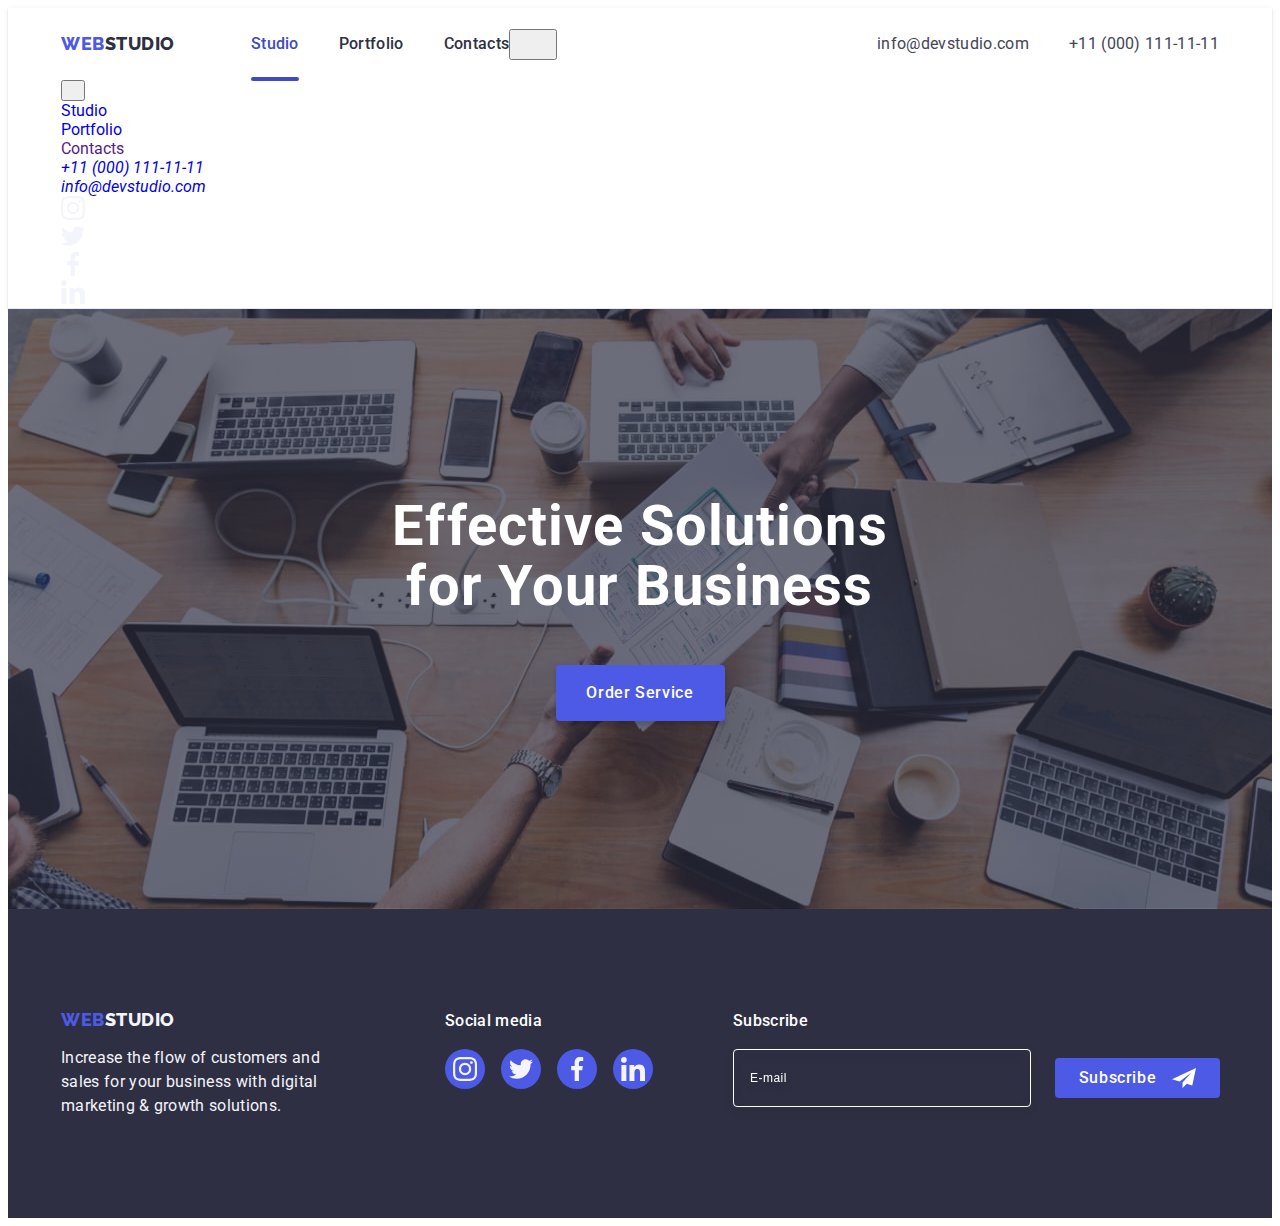
==== commit 2dfe1e14: "version 4" ====
--- a/index.html
+++ b/index.html
@@ -40,6 +40,11 @@
             </li>
           </ul>
         </nav>
+        <button type="button" class="mobile-menu-burger">
+          <svg width="32" height="22" class="icon-hamburger js-mobile-menu">
+            <use href="./images/icons.svg#icon-menu-hamburger"></use>
+          </svg>
+        </button>
         <address class="header-address">
           <ul class="header-address-list list">
             <li class="header-address-item">
@@ -54,6 +59,111 @@
             </li>
           </ul>
         </address>
+      </div>
+      <div class="mobile-menu-wrapper js-menu-container">
+        <div class="mobile-menu-container container">
+          <div class="nav-button-wrapper">
+            <button
+              type="button"
+              class="close-button mobile-close-button js-close-menu"
+            >
+              <svg width="8" height="8" class="icon-close">
+                <use href="./images/icons.svg#icon-close"></use>
+              </svg>
+            </button>
+            <nav class="navigations-mobile">
+              <ul class="navigations-mobile-list list">
+                <li class="nav-list-mobile">
+                  <a href="./index.html" class="menu-item-mobile link active"
+                    >Studio</a
+                  >
+                </li>
+                <li class="nav-list-mobile">
+                  <a href="./portfolio.html" class="menu-item-mobile link"
+                    >Portfolio</a
+                  >
+                </li>
+                <li class="nav-list-mobile">
+                  <a href="" class="menu-item-mobile link">Contacts</a>
+                </li>
+              </ul>
+            </nav>
+          </div>
+          <div class="mobile-fixed-wrap">
+            <address class="mobile-contact-menu">
+              <ul class="list contacts-list">
+                <li class="contact-mobile">
+                  <a
+                    href="tel:+110001111111"
+                    class="contact-item-mobile-number link"
+                    >+11 (000) 111-11-11</a
+                  >
+                </li>
+                <li class="contact-mobile">
+                  <a
+                    href="mailto:info@devstudio.com"
+                    class="contact-item-mobile link"
+                    >info@devstudio.com</a
+                  >
+                </li>
+              </ul>
+            </address>
+            <ul class="social-media-list social-media-list-mobile list">
+              <li class="social-media-item">
+                <a
+                  href=""
+                  class="icon-link"
+                  aria-label="link to Instagram"
+                  target="_blank"
+                  rel="noopener noreferrer"
+                >
+                  <svg class="icon-img" width="24" height="24">
+                    <use href="./images/icons.svg#icon-instagram"></use>
+                  </svg>
+                </a>
+              </li>
+              <li class="social-media-item">
+                <a
+                  href=""
+                  class="icon-link"
+                  aria-label="link to Twitter"
+                  target="_blank"
+                  rel="noopener noreferrer"
+                >
+                  <svg class="icon-img" width="24" height="24">
+                    <use href="./images/icons.svg#icon-twitter"></use>
+                  </svg>
+                </a>
+              </li>
+              <li class="social-media-item">
+                <a
+                  href=""
+                  class="icon-link"
+                  aria-label="link to Facebook"
+                  target="_blank"
+                  rel="noopener noreferrer"
+                >
+                  <svg class="icon-img" width="24" height="24">
+                    <use href="./images/icons.svg#icon-facebook"></use>
+                  </svg>
+                </a>
+              </li>
+              <li class="social-media-item">
+                <a
+                  href=""
+                  class="icon-link"
+                  aria-label="link to Linkedin"
+                  target="_blank"
+                  rel="noopener noreferrer"
+                >
+                  <svg class="icon-img" width="24" height="24">
+                    <use href="./images/icons.svg#icon-linkedin"></use>
+                  </svg>
+                </a>
+              </li>
+            </ul>
+          </div>
+        </div>
       </div>
     </header>
 
@@ -660,6 +770,7 @@
         </form>
       </div>
     </div>
+    <script src="./js/mobile-menu.js"></script>
     <script src="./js/modal.js"></script>
   </body>
 </html>
--- a/css/styles.css
+++ b/css/styles.css
@@ -9,6 +9,7 @@
   --pressed-state: #404bbf;
   --pimary-brand: #4d5ae5;
   --link-color: #31d0aa;
+  --timing-function: cubic-bezier(0.4, 0, 0.2, 1);
 }
 
 body {
@@ -85,6 +86,69 @@
 
 /* HEADER */
 
+@media screen and (max-width: 767px) {
+  .header-list {
+    display: none;
+  }
+
+  .header-address {
+    display: none;
+  }
+
+  .mobile-menu-burger {
+    border: none;
+    background-color: transparent;
+    padding: 0;
+    line-height: 0;
+  }
+
+  .icon-hamburger {
+    fill: var(--image-backround);
+  }
+
+  .mobile-menu-wrapper {
+    position: fixed;
+    width: 100%;
+    height: 100%;
+    top: 0;
+    left: 0;
+    z-index: 1000;
+    background-color: var(--header-backround);
+
+    opacity: 0;
+    visibility: hidden;
+    pointer-events: none;
+
+    overflow-y: scroll;
+
+    transition: opacity 250ms var(--timing-function),
+      visibility 250ms var(--timing-function);
+  }
+
+  .mobile-menu-wrapper.is-open {
+    opacity: 1;
+    visibility: visible;
+    pointer-events: auto;
+  }
+
+  .mobile-menu-container {
+    padding-top: 80px;
+    padding-bottom: 40px;
+
+    position: relative;
+  }
+
+  .mobile-close-button {
+    background: rgba(231, 233, 252, 0.1);
+    border: 1px solid rgba(46, 47, 66, 0.1);
+  }
+
+  .header {
+    padding-top: 24px;
+    padding-bottom: 22px;
+  }
+}
+
 .header {
   background-color: var(--header-backround);
   border-bottom: 1px solid #e7e9fc;
@@ -94,29 +158,12 @@
 .header-container {
   display: flex;
   align-items: center;
+  justify-content: space-between;
 }
 .header-nav {
   list-style: none;
   display: flex;
   align-items: center;
-}
-.logo {
-  font-family: "Raleway", sans-serif;
-  font-weight: 800;
-  font-size: 18px;
-  line-height: 1.17;
-  letter-spacing: 0.03em;
-  text-transform: uppercase;
-  color: var(--pimary-brand);
-  display: flex;
-  align-items: center;
-  margin-right: 76px;
-}
-.logo:hover {
-  color: var(--pressed-state);
-}
-.logo-studio-link {
-  color: var(--image-backround);
 }
 .header-list {
   display: flex;
@@ -177,6 +224,26 @@
 .header-address-link:hover,
 .header-address-link:focus {
   color: var(--pressed-state);
+}
+
+/* LOGO */
+.logo {
+  font-family: "Raleway", sans-serif;
+  font-weight: 800;
+  font-size: 18px;
+  line-height: 1.17;
+  letter-spacing: 0.03em;
+  text-transform: uppercase;
+  color: var(--pimary-brand);
+  display: flex;
+  align-items: center;
+  margin-right: 76px;
+}
+.logo:hover {
+  color: var(--pressed-state);
+}
+.logo-studio-link {
+  color: var(--image-backround);
 }
 
 /* MAIN */
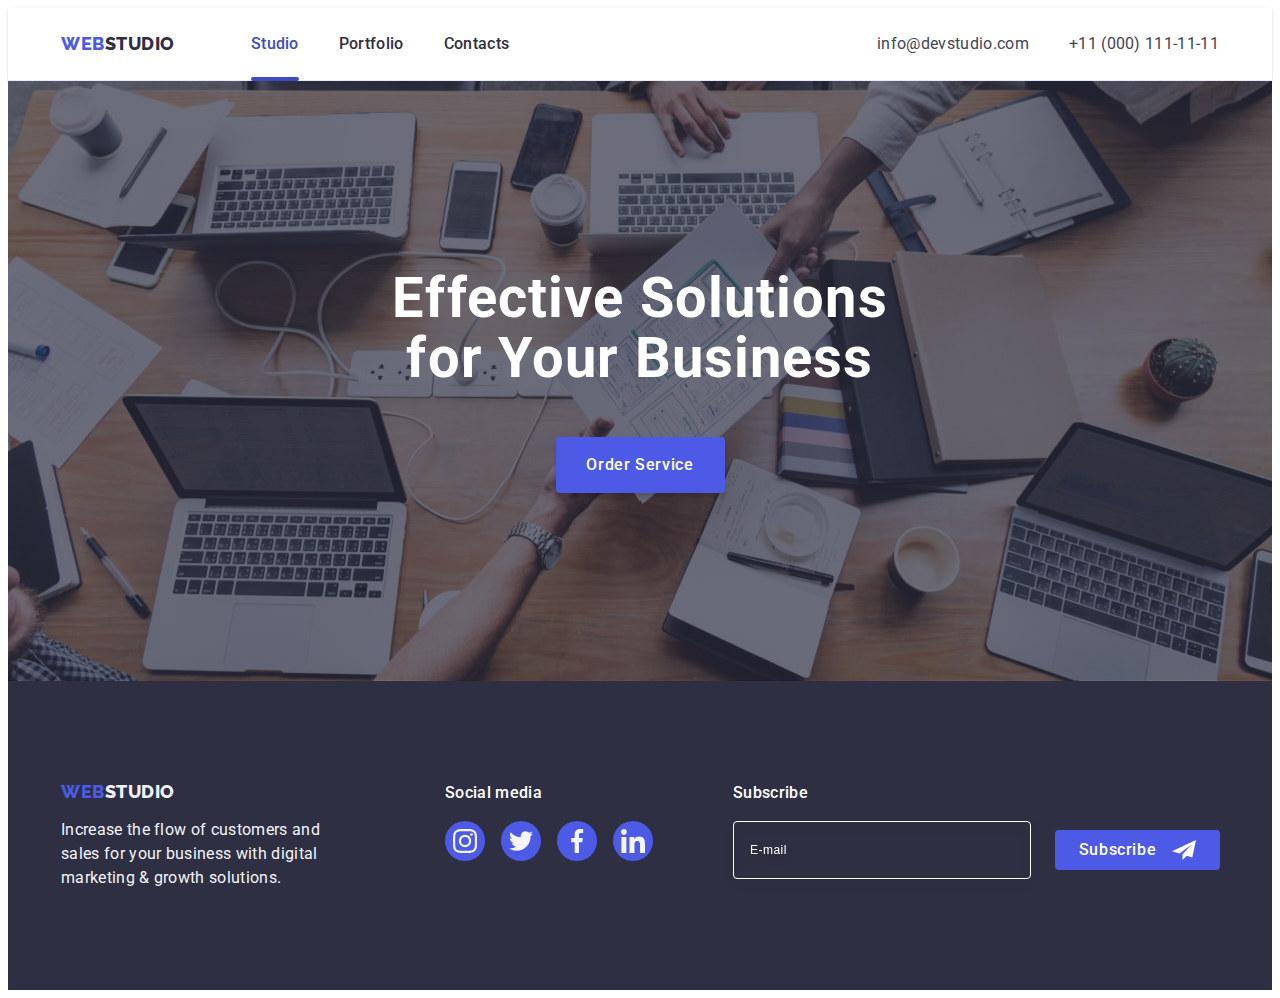
==== commit 8c22f945: "verion 5" ====
--- a/index.html
+++ b/index.html
@@ -40,11 +40,6 @@
             </li>
           </ul>
         </nav>
-        <button type="button" class="mobile-menu-burger">
-          <svg width="32" height="22" class="icon-hamburger js-mobile-menu">
-            <use href="./images/icons.svg#icon-menu-hamburger"></use>
-          </svg>
-        </button>
         <address class="header-address">
           <ul class="header-address-list list">
             <li class="header-address-item">
@@ -59,111 +54,6 @@
             </li>
           </ul>
         </address>
-      </div>
-      <div class="mobile-menu-wrapper js-menu-container">
-        <div class="mobile-menu-container container">
-          <div class="nav-button-wrapper">
-            <button
-              type="button"
-              class="close-button mobile-close-button js-close-menu"
-            >
-              <svg width="8" height="8" class="icon-close">
-                <use href="./images/icons.svg#icon-close"></use>
-              </svg>
-            </button>
-            <nav class="navigations-mobile">
-              <ul class="navigations-mobile-list list">
-                <li class="nav-list-mobile">
-                  <a href="./index.html" class="menu-item-mobile link active"
-                    >Studio</a
-                  >
-                </li>
-                <li class="nav-list-mobile">
-                  <a href="./portfolio.html" class="menu-item-mobile link"
-                    >Portfolio</a
-                  >
-                </li>
-                <li class="nav-list-mobile">
-                  <a href="" class="menu-item-mobile link">Contacts</a>
-                </li>
-              </ul>
-            </nav>
-          </div>
-          <div class="mobile-fixed-wrap">
-            <address class="mobile-contact-menu">
-              <ul class="list contacts-list">
-                <li class="contact-mobile">
-                  <a
-                    href="tel:+110001111111"
-                    class="contact-item-mobile-number link"
-                    >+11 (000) 111-11-11</a
-                  >
-                </li>
-                <li class="contact-mobile">
-                  <a
-                    href="mailto:info@devstudio.com"
-                    class="contact-item-mobile link"
-                    >info@devstudio.com</a
-                  >
-                </li>
-              </ul>
-            </address>
-            <ul class="social-media-list social-media-list-mobile list">
-              <li class="social-media-item">
-                <a
-                  href=""
-                  class="icon-link"
-                  aria-label="link to Instagram"
-                  target="_blank"
-                  rel="noopener noreferrer"
-                >
-                  <svg class="icon-img" width="24" height="24">
-                    <use href="./images/icons.svg#icon-instagram"></use>
-                  </svg>
-                </a>
-              </li>
-              <li class="social-media-item">
-                <a
-                  href=""
-                  class="icon-link"
-                  aria-label="link to Twitter"
-                  target="_blank"
-                  rel="noopener noreferrer"
-                >
-                  <svg class="icon-img" width="24" height="24">
-                    <use href="./images/icons.svg#icon-twitter"></use>
-                  </svg>
-                </a>
-              </li>
-              <li class="social-media-item">
-                <a
-                  href=""
-                  class="icon-link"
-                  aria-label="link to Facebook"
-                  target="_blank"
-                  rel="noopener noreferrer"
-                >
-                  <svg class="icon-img" width="24" height="24">
-                    <use href="./images/icons.svg#icon-facebook"></use>
-                  </svg>
-                </a>
-              </li>
-              <li class="social-media-item">
-                <a
-                  href=""
-                  class="icon-link"
-                  aria-label="link to Linkedin"
-                  target="_blank"
-                  rel="noopener noreferrer"
-                >
-                  <svg class="icon-img" width="24" height="24">
-                    <use href="./images/icons.svg#icon-linkedin"></use>
-                  </svg>
-                </a>
-              </li>
-            </ul>
-          </div>
-        </div>
       </div>
     </header>
 
--- a/css/styles.css
+++ b/css/styles.css
@@ -9,7 +9,6 @@
   --pressed-state: #404bbf;
   --pimary-brand: #4d5ae5;
   --link-color: #31d0aa;
-  --timing-function: cubic-bezier(0.4, 0, 0.2, 1);
 }
 
 body {
@@ -86,69 +85,6 @@
 
 /* HEADER */
 
-@media screen and (max-width: 767px) {
-  .header-list {
-    display: none;
-  }
-
-  .header-address {
-    display: none;
-  }
-
-  .mobile-menu-burger {
-    border: none;
-    background-color: transparent;
-    padding: 0;
-    line-height: 0;
-  }
-
-  .icon-hamburger {
-    fill: var(--image-backround);
-  }
-
-  .mobile-menu-wrapper {
-    position: fixed;
-    width: 100%;
-    height: 100%;
-    top: 0;
-    left: 0;
-    z-index: 1000;
-    background-color: var(--header-backround);
-
-    opacity: 0;
-    visibility: hidden;
-    pointer-events: none;
-
-    overflow-y: scroll;
-
-    transition: opacity 250ms var(--timing-function),
-      visibility 250ms var(--timing-function);
-  }
-
-  .mobile-menu-wrapper.is-open {
-    opacity: 1;
-    visibility: visible;
-    pointer-events: auto;
-  }
-
-  .mobile-menu-container {
-    padding-top: 80px;
-    padding-bottom: 40px;
-
-    position: relative;
-  }
-
-  .mobile-close-button {
-    background: rgba(231, 233, 252, 0.1);
-    border: 1px solid rgba(46, 47, 66, 0.1);
-  }
-
-  .header {
-    padding-top: 24px;
-    padding-bottom: 22px;
-  }
-}
-
 .header {
   background-color: var(--header-backround);
   border-bottom: 1px solid #e7e9fc;
@@ -158,7 +94,6 @@
 .header-container {
   display: flex;
   align-items: center;
-  justify-content: space-between;
 }
 .header-nav {
   list-style: none;
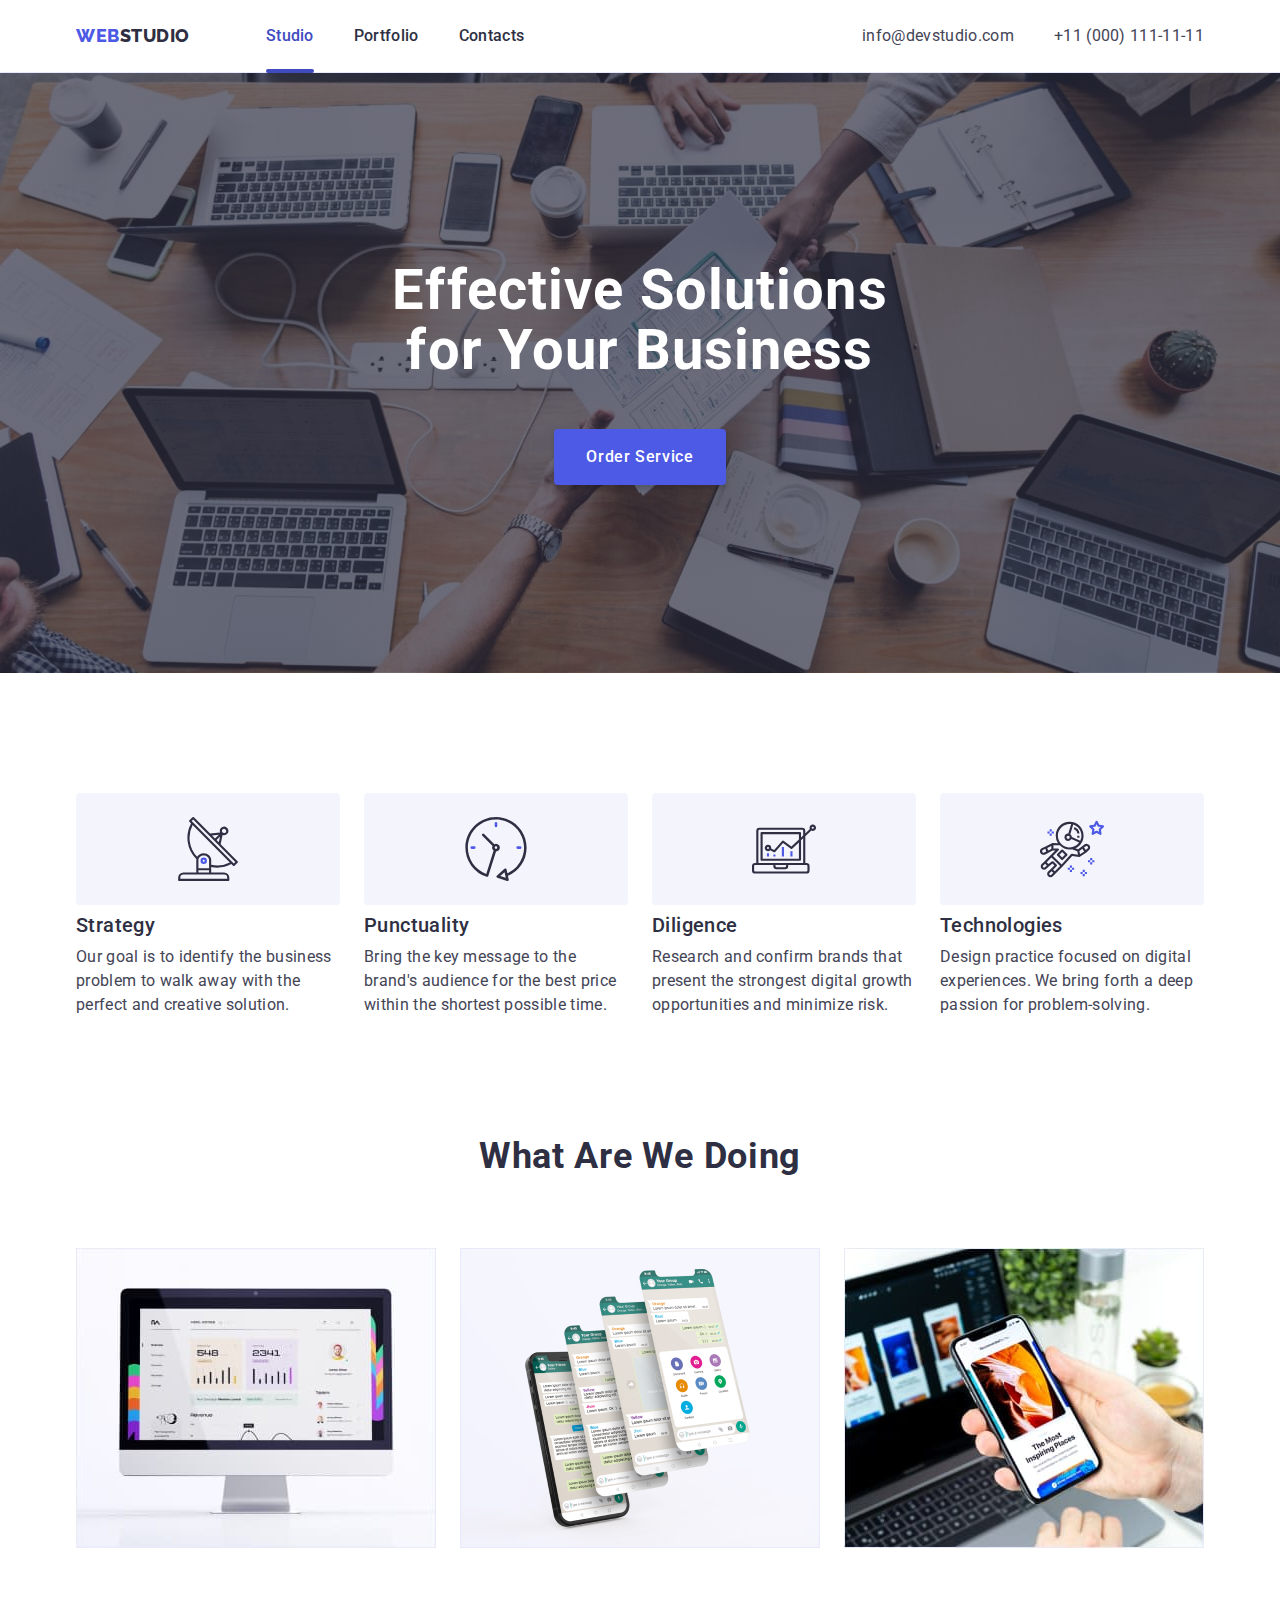
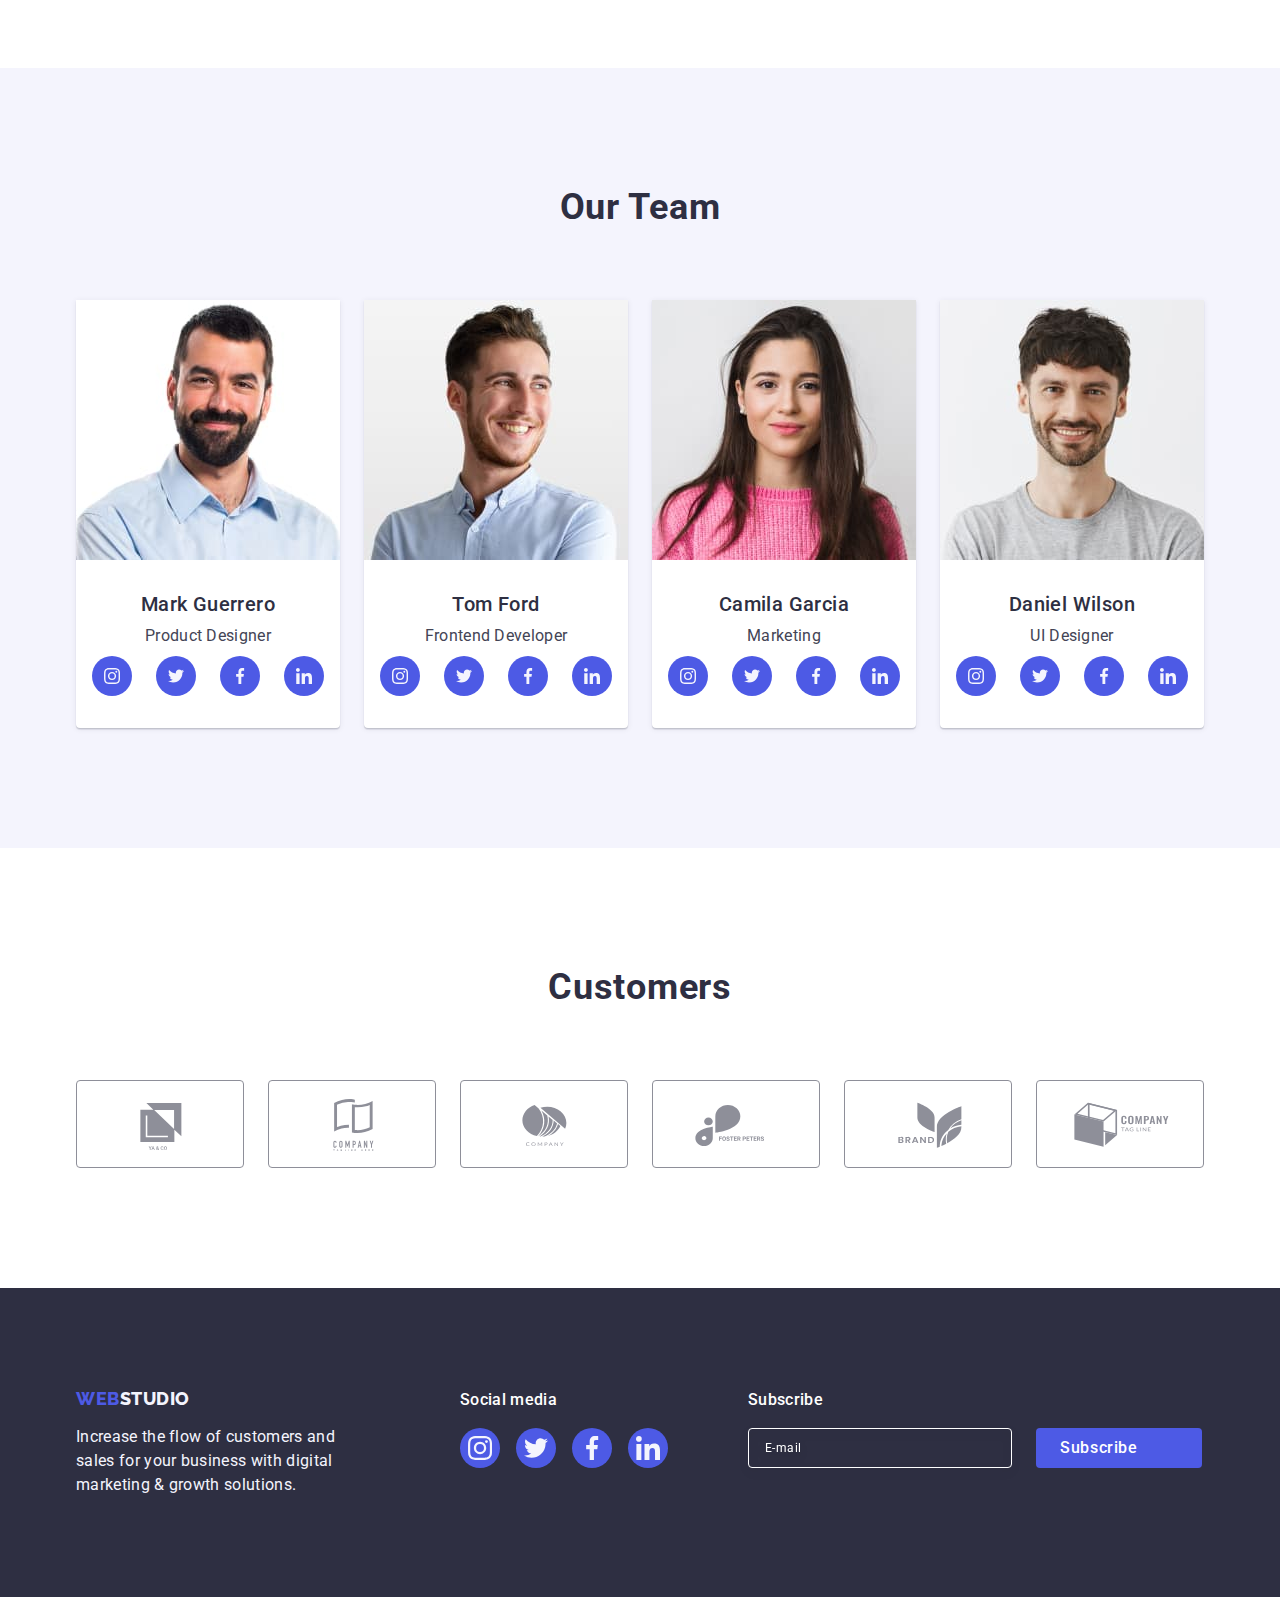
==== commit 64be7c1a: "version 6" ====
--- a/index.html
+++ b/index.html
@@ -4,217 +4,358 @@
     <meta charset="UTF-8" />
     <meta http-equiv="X-UA-Compatible" content="IE=edge" />
     <meta name="viewport" content="width=device-width, initial-scale=1.0" />
-    <title>Web Studio</title>
+    <title>WebStudio</title>
     <link rel="preconnect" href="https://fonts.googleapis.com" />
     <link rel="preconnect" href="https://fonts.gstatic.com" crossorigin />
     <link
-      href="https://fonts.googleapis.com/css2?family=Raleway:wght@800&family=Roboto:wght@400;500;700;900&display=swap"
+      href="https://fonts.googleapis.com/css2?family=Raleway:wght@800&family=Roboto:wght@400;500;700&display=swap"
       rel="stylesheet"
     />
     <link
       rel="stylesheet"
-      href="https://cdnjs.cloudflare.com/ajax/libs/modern-normalize/2.0.0/modern-normalize.min.css"
-      integrity="sha512-4xo8blKMVCiXpTaLzQSLSw3KFOVPWhm/TRtuPVc4WG6kUgjH6J03IBuG7JZPkcWMxJ5huwaBpOpnwYElP/m6wg=="
-      crossorigin="anonymous"
-      referrerpolicy="no-referrer"
+      href="https://cdnjs.cloudflare.com/ajax/libs/modern-normalize/1.1.0/modern-normalize.min.css"
     />
     <link rel="stylesheet" href="./css/styles.css" />
   </head>
-
   <body>
     <header class="header">
-      <div class="container header-container">
-        <nav class="header-nav">
-          <a href="./index.html" class="logo link"
-            >Web<span class="logo-studio-link">Studio</span></a
+      <div class="container header-nav">
+        <nav class="navigations">
+          <a href="./index.html" class="logo-nav logo-nav-common link"
+            >Web<span class="logo-dark">Studio</span></a
           >
-          <ul class="header-list list">
-            <li class="header-item">
-              <a class="header-link link current" href="./index.html">Studio</a>
-            </li>
-            <li class="header-item">
-              <a class="header-link link" href="./portfolio.html">Portfolio</a>
-            </li>
-            <li class="header-item">
-              <a class="header-link link" href="">Contacts</a>
+          <ul class="list menu-list">
+            <li class="nav-list">
+              <a href="./index.html" class="menu-item link active">Studio</a>
+            </li>
+            <li class="nav-list">
+              <a href="./portfolio.html" class="menu-item link">Portfolio</a>
+            </li>
+            <li class="nav-list">
+              <a href="" class="menu-item link">Contacts</a>
             </li>
           </ul>
         </nav>
-        <address class="header-address">
-          <ul class="header-address-list list">
-            <li class="header-address-item">
-              <a class="header-address-link link" href="./info@devstudio.com"
+        <button type="button" class="mobile-menu-burger">
+          <svg width="32" height="22" class="icon-hamburger js-open-menu">
+            <use href="./images/icons.svg#icon-menu-hamburger"></use>
+          </svg>
+        </button>
+        <address class="contacts-menu">
+          <ul class="list contacts-list">
+            <li class="contact tablet-mail">
+              <a href="mailto:info@devstudio.com" class="contact-item link"
                 >info@devstudio.com</a
               >
             </li>
-            <li>
-              <a class="header-address-link link" href="tel:+110001111111"
+            <li class="contact">
+              <a href="tel:+110001111111" class="contact-item link"
                 >+11 (000) 111-11-11</a
               >
             </li>
           </ul>
         </address>
       </div>
+      <div class="mobile-menu-wrapper js-menu-container">
+        <div class="container mobile-menu-container">
+          <div class="nav-button-wrapper">
+            <button
+              type="button"
+              class="close-button mobile-close-button js-close-menu"
+            >
+              <svg width="8" height="8" class="icon-close">
+                <use href="./images/icons.svg#icon-close-black"></use>
+              </svg>
+            </button>
+            <nav class="navigations-mobile">
+              <ul class="navigations-mobile-list list">
+                <li class="nav-list-mobile">
+                  <a href="./index.html" class="menu-item-mobile link active"
+                    >Studio</a
+                  >
+                </li>
+                <li class="nav-list-mobile">
+                  <a href="./portfolio.html" class="menu-item-mobile link"
+                    >Portfolio</a
+                  >
+                </li>
+                <li class="nav-list-mobile">
+                  <a href="" class="menu-item-mobile link">Contacts</a>
+                </li>
+              </ul>
+            </nav>
+          </div>
+          <div class="mobile-fixed-wrap">
+            <address class="mobile-contact-menu">
+              <ul class="list contacts-list">
+                <li class="contact-mobile">
+                  <a
+                    href="tel:+110001111111"
+                    class="contact-item-mobile-number link"
+                    >+11 (000) 111-11-11</a
+                  >
+                </li>
+                <li class="contact-mobile">
+                  <a
+                    href="mailto:info@devstudio.com"
+                    class="contact-item-mobile link"
+                    >info@devstudio.com</a
+                  >
+                </li>
+              </ul>
+            </address>
+            <ul class="social-media-list social-media-list-mobile list">
+              <li class="social-media-item">
+                <a
+                  href=""
+                  class="icon-link"
+                  aria-label="link to Instagram"
+                  target="_blank"
+                  rel="noopener noreferrer"
+                >
+                  <svg class="icon-img" width="24" height="24">
+                    <use href="./images/icons.svg#icon-instagram"></use>
+                  </svg>
+                </a>
+              </li>
+              <li class="social-media-item">
+                <a
+                  href=""
+                  class="icon-link"
+                  aria-label="link to Twitter"
+                  target="_blank"
+                  rel="noopener noreferrer"
+                >
+                  <svg class="icon-img" width="24" height="24">
+                    <use href="./images/icons.svg#icon-twitter"></use>
+                  </svg>
+                </a>
+              </li>
+              <li class="social-media-item">
+                <a
+                  href=""
+                  class="icon-link"
+                  aria-label="link to Facebook"
+                  target="_blank"
+                  rel="noopener noreferrer"
+                >
+                  <svg class="icon-img" width="24" height="24">
+                    <use href="./images/icons.svg#icon-facebook"></use>
+                  </svg>
+                </a>
+              </li>
+              <li class="social-media-item">
+                <a
+                  href=""
+                  class="icon-link"
+                  aria-label="link to Linkedin"
+                  target="_blank"
+                  rel="noopener noreferrer"
+                >
+                  <svg class="icon-img" width="24" height="24">
+                    <use href="./images/icons.svg#icon-linkedin"></use>
+                  </svg>
+                </a>
+              </li>
+            </ul>
+          </div>
+        </div>
+      </div>
     </header>
-
     <main>
-      <section class="title-section">
+      <!-- Hero -->
+      <section class="hero">
         <div class="container">
-          <h1 class="main-title">Effective Solutions for Your Business</h1>
-          <button type="button" class="btn-order" data-modal-open>
+          <h1 class="hero-title">Effective Solutions for Your Business</h1>
+          <button type="button" class="button primary-button" data-modal-open>
             Order Service
           </button>
         </div>
       </section>
 
-      <!-- <section class="information">
-        <div class="container information-container">
-          <h2 class="visually-hidden">Our benefits</h2>
-          <ul class="main-list list">
-            <li class="main-item">
-              <div class="information-icon">
-                <svg class="information-logo" width="64" height="64">
+      <!-- Section 1 -->
+      <section class="advantages-description">
+        <div class="container advantages-container">
+          <h2 class="visually-hidden">Our advantages</h2>
+          <ul class="list advantages-list">
+            <li class="advantages-item">
+              <div class="advantages-icons-wrapper">
+                <svg class="advantages-icons" width="64" height="64">
                   <use href="./images/icons.svg#icon-antenna"></use>
                 </svg>
               </div>
-              <h3 class="title-menu">Strategy</h3>
-              <p class="paragraph">
+              <h3 class="item-title">Strategy</h3>
+              <p class="item-description">
                 Our goal is to identify the business problem to walk away with
                 the perfect and creative solution.
               </p>
             </li>
-
-            <li class="main-item">
-              <div class="information-icon">
-                <svg class="information-logo" width="64" height="64">
+            <li class="advantages-item">
+              <div class="advantages-icons-wrapper">
+                <svg class="advantages-icons" width="64" height="64">
                   <use href="./images/icons.svg#icon-clock"></use>
                 </svg>
               </div>
-              <h3 class="title-menu">Punctuality</h3>
-              <p class="paragraph">
+              <h3 class="item-title">Punctuality</h3>
+              <p class="item-description">
                 Bring the key message to the brand's audience for the best price
                 within the shortest possible time.
               </p>
             </li>
-
-            <li class="main-item">
-              <div class="information-icon">
-                <svg class="information-logo" width="64" height="64">
+            <li class="advantages-item">
+              <div class="advantages-icons-wrapper">
+                <svg class="advantages-icons" width="64" height="64">
                   <use href="./images/icons.svg#icon-diagram"></use>
                 </svg>
               </div>
-              <h3 class="title-menu">Diligence</h3>
-              <p class="paragraph">
+              <h3 class="item-title">Diligence</h3>
+              <p class="item-description">
                 Research and confirm brands that present the strongest digital
                 growth opportunities and minimize risk.
               </p>
             </li>
-
-            <li class="main-item">
-              <div class="information-icon">
-                <svg class="information-logo" width="64" height="64">
+            <li class="advantages-item">
+              <div class="advantages-icons-wrapper">
+                <svg class="advantages-icons" width="64" height="64">
                   <use href="./images/icons.svg#icon-astronaut"></use>
                 </svg>
               </div>
-              <h3 class="title-menu">Technologies</h3>
-              <p class="paragraph">
+              <h3 class="item-title">Technologies</h3>
+              <p class="item-description">
                 Design practice focused on digital experiences. We bring forth a
                 deep passion for problem-solving.
               </p>
             </li>
           </ul>
         </div>
-      </section> -->
-
-      <!-- <section class="section-img">
-        <div class="container container-img">
-          <h2 class="subtitle-main-page">What are we doing</h2>
-          <ul class="subtitle-list list">
-            <li class="subtitle-item">
-              <img
-                class="img-mane-page"
-                src="./images/computer.jpg"
-                alt="computer"
-                width="360"
-                height="300"
-              />
-            </li>
-            <li class="subtitle-item">
-              <img
-                class="img-mane-page"
-                src="./images/phone.jpg"
-                alt="phone"
-                width="360"
-                height="300"
-              />
-            </li>
-            <li class="subtitle-item">
-              <img
-                class="img-mane-page"
-                src="./images/phone-computer.jpg"
-                alt="phone-computer"
-                width="360"
-                height="300"
-              />
+      </section>
+
+      <!-- Section 2 -->
+      <section class="work-examples">
+        <div class="container">
+          <h2 class="section-title">What are we doing</h2>
+          <ul class="list works-list">
+            <li class="item">
+              <picture>
+                <source
+                  srcset="./images/computer.jpg 1x, ./images/computer.jpg 2x"
+                  media="(min-width: 1158px)"
+                />
+
+                <img
+                  src="./images/computer.jpg"
+                  alt="computer"
+                  width="360"
+                  height="300"
+                />
+              </picture>
+            </li>
+            <li class="item">
+              <picture>
+                <source
+                  srcset="./images/phone.jpg 1x, ./images/phone.jpg 2x"
+                  media="(min-width: 1158px)"
+                />
+
+                <img
+                  src="./images/phone.jpg"
+                  alt="computer"
+                  width="360"
+                  height="300"
+                />
+              </picture>
+            </li>
+            <li class="item">
+              <picture>
+                <source
+                  srcset="
+                    ./images/phone-computer.jpg 1x,
+                    ./images/phone-computer.jpg 2x
+                  "
+                  media="(min-width: 1158px)"
+                />
+
+                <img
+                  src="./images/phone-computer.jpg"
+                  alt="computer"
+                  width="360"
+                  height="300"
+                />
+              </picture>
             </li>
           </ul>
         </div>
-      </section> -->
-
-      <!-- <section class="section-team">
-        <div class="container container-team">
-          <h2 class="desc-menu">Our Team</h2>
-          <ul class="section-team-list list">
-            <li class="images-photo">
-              <img src="./images/mark.jpg" alt="Mark Guerrero" width="264" />
-              <div class="name-specialty">
-                <h3 class="name">Mark Guerrero</h3>
-                <p class="specialty">Product Designer</p>
-                <ul class="team-soc-list list">
-                  <li class="team-soc-item">
-                    <a
-                      href="https://www.instagram.com/"
-                      class="team-soc-link link"
-                      target="_blank"
-                      rel="noopener noreferrer"
-                    >
-                      <svg class="team-icon" width="16" height="16">
+      </section>
+
+      <!-- Section 3 -->
+      <section class="team-members-cards">
+        <div class="container team-members-container">
+          <h2 class="section-title">Our Team</h2>
+          <ul class="list team-list">
+            <li class="team-member-card">
+              <picture>
+                <source srcset="./images/mark.jpg 1x, ./images/mark.jpg 2x" />
+
+                <img
+                  src="./images/mark.jpg"
+                  alt="Mark Guerrero"
+                  width="264"
+                  height="260"
+                  class="person-image"
+                />
+              </picture>
+              <div class="wrapper">
+                <h3 class="card-name-title">Mark Guerrero</h3>
+                <p class="card-description">Product Designer</p>
+                <ul class="icon-list list">
+                  <li class="personal-social-media">
+                    <a
+                      href=""
+                      class="icon-link link"
+                      aria-label="link to Instagram"
+                      target="_blank"
+                      rel="noopener noreferrer"
+                    >
+                      <svg class="icon-img" width="16" height="16">
                         <use href="./images/icons.svg#icon-instagram"></use>
                       </svg>
                     </a>
                   </li>
-                  <li class="team-soc-item">
-                    <a
-                      href="https://twitter.com/"
-                      class="team-soc-link link"
-                      target="_blank"
-                      rel="noopener noreferrer"
-                    >
-                      <svg class="team-icon" width="16" height="16">
+                  <li class="personal-social-media">
+                    <a
+                      href=""
+                      class="icon-link link"
+                      aria-label="link to Twitter"
+                      target="_blank"
+                      rel="noopener noreferrer"
+                    >
+                      <svg class="icon-img" width="16" height="16">
                         <use href="./images/icons.svg#icon-twitter"></use>
                       </svg>
                     </a>
                   </li>
-                  <li class="team-soc-item">
-                    <a
-                      href="https://www.facebook.com/"
-                      class="team-soc-link link"
-                      target="_blank"
-                      rel="noopener noreferrer"
-                    >
-                      <svg class="team-icon" width="16" height="16">
+                  <li class="personal-social-media">
+                    <a
+                      href=""
+                      class="icon-link link"
+                      aria-label="link to Facebook"
+                      target="_blank"
+                      rel="noopener noreferrer"
+                    >
+                      <svg class="icon-img" width="16" height="16">
                         <use href="./images/icons.svg#icon-facebook"></use>
                       </svg>
                     </a>
                   </li>
-                  <li class="team-soc-item">
-                    <a
-                      href="https://www.linkedin.com/"
-                      class="team-soc-link link"
-                      target="_blank"
-                      rel="noopener noreferrer"
-                    >
-                      <svg class="team-icon" width="16" height="16">
+                  <li class="personal-social-media">
+                    <a
+                      href=""
+                      class="icon-link link"
+                      aria-label="link to Linkedin"
+                      target="_blank"
+                      rel="noopener noreferrer"
+                    >
+                      <svg class="icon-img" width="16" height="16">
                         <use href="./images/icons.svg#icon-linkedin"></use>
                       </svg>
                     </a>
@@ -222,58 +363,69 @@
                 </ul>
               </div>
             </li>
-
-            <li class="images-photo">
-              <img src="./images/tom.jpg" alt="Tom Ford" width="264" />
-              <div class="name-specialty">
-                <h3 class="name">Tom Ford</h3>
-                <p class="specialty">Frontend Developer</p>
-                <ul class="team-soc-list list">
-                  <li class="team-soc-item">
-                    <a
-                      href="https://www.instagram.com/"
-                      class="team-soc-link link"
-                      target="_blank"
-                      rel="noopener noreferrer"
-                    >
-                      <svg class="team-icon" width="16" height="16">
-                        <use
-                          href="./images/icons.svg#icon-instagram"
-                        ></use></svg
-                    ></a>
-                  </li>
-                  <li class="team-soc-item">
-                    <a
-                      href="https://twitter.com/"
-                      class="team-soc-link link"
-                      target="_blank"
-                      rel="noopener noreferrer"
-                    >
-                      <svg class="team-icon" width="16" height="16">
+            <li class="team-member-card">
+              <picture>
+                <source srcset="./images/tom.jpg 1x, ./images/tom.jpg 2x" />
+                <img
+                  src="./images/tom.jpg"
+                  alt="Tom Ford"
+                  width="264"
+                  height="260"
+                  class="person-image"
+                />
+              </picture>
+              <div class="wrapper">
+                <h3 class="card-name-title">Tom Ford</h3>
+                <p class="card-description">Frontend Developer</p>
+                <ul class="icon-list list">
+                  <li class="personal-social-media">
+                    <a
+                      href=""
+                      class="icon-link link"
+                      aria-label="link to Instagram"
+                      target="_blank"
+                      rel="noopener noreferrer"
+                    >
+                      <svg class="icon-img" width="16" height="16">
+                        <use href="./images/icons.svg#icon-instagram"></use>
+                      </svg>
+                    </a>
+                  </li>
+                  <li class="personal-social-media">
+                    <a
+                      href=""
+                      class="icon-link link"
+                      aria-label="link to Twitter"
+                      target="_blank"
+                      rel="noopener noreferrer"
+                    >
+                      <svg class="icon-img" width="16" height="16">
                         <use href="./images/icons.svg#icon-twitter"></use>
                       </svg>
                     </a>
                   </li>
-                  <li class="team-soc-item">
-                    <a
-                      href="https://www.facebook.com/"
-                      class="team-soc-link link"
-                      target="_blank"
-                      rel="noopener noreferrer"
-                    >
-                      <svg class="team-icon" width="16" height="16">
+                  <li class="personal-social-media">
+                    <a
+                      href=""
+                      class="icon-link link"
+                      aria-label="link to Facebook"
+                      target="_blank"
+                      rel="noopener noreferrer"
+                    >
+                      <svg class="icon-img" width="16" height="16">
                         <use href="./images/icons.svg#icon-facebook"></use>
                       </svg>
                     </a>
                   </li>
-                  <li class="team-soc-item">
-                    <a
-                      href="https://www.linkedin.com/"
-                      class="team-soc-link link"
-                      target="_blank"
-                      rel="noopener noreferrer"
-                    >
-                      <svg class="team-icon" width="16" height="16">
+                  <li class="personal-social-media">
+                    <a
+                      href=""
+                      class="icon-link link"
+                      aria-label="link to Linkedin"
+                      target="_blank"
+                      rel="noopener noreferrer"
+                    >
+                      <svg class="icon-img" width="16" height="16">
                         <use href="./images/icons.svg#icon-linkedin"></use>
                       </svg>
                     </a>
@@ -281,58 +433,71 @@
                 </ul>
               </div>
             </li>
-
-            <li class="images-photo">
-              <img src="./images/camila.jpg" alt="Camila Garcia" width="264" />
-              <div class="name-specialty">
-                <h3 class="name">Camila Garcia</h3>
-                <p class="specialty">Marketing</p>
-                <ul class="team-soc-list list">
-                  <li class="team-soc-item">
-                    <a
-                      href="https://www.instagram.com/"
-                      class="team-soc-link link"
-                      target="_blank"
-                      rel="noopener noreferrer"
-                    >
-                      <svg class="team-icon" width="16" height="16">
-                        <use
-                          href="./images/icons.svg#icon-instagram"
-                        ></use></svg
-                    ></a>
-                  </li>
-                  <li class="team-soc-item">
-                    <a
-                      href="https://twitter.com/"
-                      class="team-soc-link link"
-                      target="_blank"
-                      rel="noopener noreferrer"
-                    >
-                      <svg class="team-icon" width="16" height="16">
+            <li class="team-member-card">
+              <picture>
+                <source
+                  srcset="./images/camila.jpg 1x, ./images/camila.jpg 2x"
+                />
+                <img
+                  src="./images/camila.jpg"
+                  alt="Camila Garcia"
+                  width="264"
+                  height="260"
+                  class="person-image"
+                />
+              </picture>
+              <div class="wrapper">
+                <h3 class="card-name-title">Camila Garcia</h3>
+                <p class="card-description">Marketing</p>
+                <ul class="icon-list list">
+                  <li class="personal-social-media">
+                    <a
+                      href=""
+                      class="icon-link link"
+                      aria-label="link to Instagram"
+                      target="_blank"
+                      rel="noopener noreferrer"
+                    >
+                      <svg class="icon-img" width="16" height="16">
+                        <use href="./images/icons.svg#icon-instagram"></use>
+                      </svg>
+                    </a>
+                  </li>
+                  <li class="personal-social-media">
+                    <a
+                      href=""
+                      class="icon-link link"
+                      aria-label="link to Twitter"
+                      target="_blank"
+                      rel="noopener noreferrer"
+                    >
+                      <svg class="icon-img" width="16" height="16">
                         <use href="./images/icons.svg#icon-twitter"></use>
                       </svg>
                     </a>
                   </li>
-                  <li class="team-soc-item">
-                    <a
-                      href="https://www.facebook.com/"
-                      class="team-soc-link link"
-                      target="_blank"
-                      rel="noopener noreferrer"
-                    >
-                      <svg class="team-icon" width="16" height="16">
+                  <li class="personal-social-media">
+                    <a
+                      href=""
+                      class="icon-link link"
+                      aria-label="link to Facebook"
+                      target="_blank"
+                      rel="noopener noreferrer"
+                    >
+                      <svg class="icon-img" width="16" height="16">
                         <use href="./images/icons.svg#icon-facebook"></use>
                       </svg>
                     </a>
                   </li>
-                  <li class="team-soc-item">
-                    <a
-                      href="https://www.linkedin.com/"
-                      class="team-soc-link link"
-                      target="_blank"
-                      rel="noopener noreferrer"
-                    >
-                      <svg class="team-icon" width="16" height="16">
+                  <li class="personal-social-media">
+                    <a
+                      href=""
+                      class="icon-link link"
+                      aria-label="link to Linkedin"
+                      target="_blank"
+                      rel="noopener noreferrer"
+                    >
+                      <svg class="icon-img" width="16" height="16">
                         <use href="./images/icons.svg#icon-linkedin"></use>
                       </svg>
                     </a>
@@ -340,57 +505,71 @@
                 </ul>
               </div>
             </li>
-
-            <li class="images-photo">
-              <img src="./images/daniel.jpg" alt="Daniel Wilson" width="264" />
-              <div class="name-specialty">
-                <h3 class="name">Daniel Wilson</h3>
-                <p class="specialty">UI Designer</p>
-                <ul class="team-soc-list list">
-                  <li class="team-soc-item">
-                    <a
-                      href="https://www.instagram.com/"
-                      class="team-soc-link link"
-                      target="_blank"
-                      rel="noopener noreferrer"
-                    >
-                      <svg class="team-icon" width="16" height="16">
+            <li class="team-member-card">
+              <picture>
+                <source
+                  srcset="./images/daniel.jpg 1x, ./images/daniel.jpg 2x"
+                />
+                <img
+                  src="./images/daniel.jpg"
+                  alt="Daniel Wilson"
+                  width="264"
+                  height="260"
+                  class="person-image"
+                />
+              </picture>
+              <div class="wrapper">
+                <h3 class="card-name-title">Daniel Wilson</h3>
+                <p class="card-description">UI Designer</p>
+                <ul class="icon-list list">
+                  <li class="personal-social-media">
+                    <a
+                      href=""
+                      class="icon-link link"
+                      aria-label="link to Instagram"
+                      target="_blank"
+                      rel="noopener noreferrer"
+                    >
+                      <svg class="icon-img" width="16" height="16">
                         <use href="./images/icons.svg#icon-instagram"></use>
                       </svg>
                     </a>
                   </li>
-                  <li class="team-soc-item">
-                    <a
-                      href="https://twitter.com/"
-                      class="team-soc-link link"
-                      target="_blank"
-                      rel="noopener noreferrer"
-                    >
-                      <svg class="team-icon" width="16" height="16">
+                  <li class="personal-social-media">
+                    <a
+                      href=""
+                      class="icon-link link"
+                      aria-label="link to Twitter"
+                      target="_blank"
+                      rel="noopener noreferrer"
+                    >
+                      <svg class="icon-img" width="16" height="16">
                         <use href="./images/icons.svg#icon-twitter"></use>
                       </svg>
                     </a>
                   </li>
-                  <li class="team-soc-item">
-                    <a
-                      href="https://www.facebook.com/"
-                      class="team-soc-link link"
-                      target="_blank"
-                      rel="noopener noreferrer"
-                    >
-                      <svg class="team-icon" width="16" height="16">
+                  <li class="personal-social-media">
+                    <a
+                      href=""
+                      class="icon-link link"
+                      aria-label="link to Facebook"
+                      target="_blank"
+                      rel="noopener noreferrer"
+                    >
+                      <svg class="icon-img" width="16" height="16">
                         <use href="./images/icons.svg#icon-facebook"></use>
                       </svg>
                     </a>
                   </li>
-                  <li class="team-soc-item">
-                    <a
-                      href="https://www.linkedin.com/"
-                      class="team-soc-link link"
-                      target="_blank"
-                      rel="noopener noreferrer"
-                    >
-                      <svg class="team-icon" width="16" height="16">
+                  <li class="personal-social-media">
+                    <a
+                      href=""
+                      class="icon-link link"
+                      aria-label="link to Linkedin"
+                      target="_blank"
+                      rel="noopener noreferrer"
+                    >
+                      <svg class="icon-img" width="16" height="16">
                         <use href="./images/icons.svg#icon-linkedin"></use>
                       </svg>
                     </a>
@@ -400,20 +579,22 @@
             </li>
           </ul>
         </div>
-      </section> -->
-
-      <!-- <section class="customers">
-        <div class="container container-customers">
-          <h2 class="customers-title">Customers</h2>
+      </section>
+
+      <!-- Section 4 -->
+      <section class="customers-section">
+        <div class="container customers-container">
+          <h2 class="section-title">Customers</h2>
           <ul class="customers-list list">
             <li class="customers-item">
               <a
                 href=""
-                class="customers-link link"
-                target="_blank"
-                rel="noopeener noreferrer"
-              >
-                <svg class="customers-icon" width="104" height="56">
+                class="customers-link"
+                aria-label="link to Company"
+                target="_blank"
+                rel="noopener noreferrer"
+              >
+                <svg class="customer-logo">
                   <use href="./images/icons.svg#icon-logo-1"></use>
                 </svg>
               </a>
@@ -421,11 +602,12 @@
             <li class="customers-item">
               <a
                 href=""
-                class="customers-link link"
-                target="_blank"
-                rel="noopeener noreferrer"
-              >
-                <svg class="customers-icon" width="104" height="56">
+                class="customers-link"
+                aria-label="link to Company"
+                target="_blank"
+                rel="noopener noreferrer"
+              >
+                <svg class="customer-logo">
                   <use href="./images/icons.svg#icon-logo-2"></use>
                 </svg>
               </a>
@@ -433,11 +615,12 @@
             <li class="customers-item">
               <a
                 href=""
-                class="customers-link link"
-                target="_blank"
-                rel="noopeener noreferrer"
-              >
-                <svg class="customers-icon" width="104" height="56">
+                class="customers-link"
+                aria-label="link to Company"
+                target="_blank"
+                rel="noopener noreferrer"
+              >
+                <svg class="customer-logo">
                   <use href="./images/icons.svg#icon-logo-3"></use>
                 </svg>
               </a>
@@ -445,11 +628,12 @@
             <li class="customers-item">
               <a
                 href=""
-                class="customers-link link"
-                target="_blank"
-                rel="noopeener noreferrer"
-              >
-                <svg class="customers-icon" width="104" height="56">
+                class="customers-link"
+                aria-label="link to Company"
+                target="_blank"
+                rel="noopener noreferrer"
+              >
+                <svg class="customer-logo">
                   <use href="./images/icons.svg#icon-logo-4"></use>
                 </svg>
               </a>
@@ -457,11 +641,12 @@
             <li class="customers-item">
               <a
                 href=""
-                class="customers-link link"
-                target="_blank"
-                rel="noopeener noreferrer"
-              >
-                <svg class="customers-icon" width="104" height="56">
+                class="customers-link"
+                aria-label="link to Company"
+                target="_blank"
+                rel="noopener noreferrer"
+              >
+                <svg class="customer-logo">
                   <use href="./images/icons.svg#icon-logo-5"></use>
                 </svg>
               </a>
@@ -469,99 +654,110 @@
             <li class="customers-item">
               <a
                 href=""
-                class="customers-link link"
-                target="_blank"
-                rel="noopeener noreferrer"
-              >
-                <svg class="customers-icon" width="104" height="56">
+                class="customers-link"
+                aria-label="link to Company"
+                target="_blank"
+                rel="noopener noreferrer"
+              >
+                <svg class="customer-logo">
                   <use href="./images/icons.svg#icon-logo-6"></use>
                 </svg>
               </a>
             </li>
           </ul>
         </div>
-      </section> -->
+      </section>
     </main>
 
-    <footer class="closing">
-      <div class="container footer-container">
-        <div class="footer-content">
-          <a class="logo-ft link" href="./index.html"
-            >Web<span class="logo-studio">Studio</span></a
+    <!-- Footer -->
+
+    <footer class="footer">
+      <div class="container footer-wrapper">
+        <div class="footer-left-side">
+          <a
+            href="./index.html"
+            class="logo-nav logo-nav-common link footer-logo"
+            >Web<span class="logo-light">Studio</span></a
           >
-          <p class="paragraph-ft">
+          <p class="footer-text">
             Increase the flow of customers and sales for your business with
             digital marketing & growth solutions.
           </p>
         </div>
-        <div class="footer-scl">
-          <p class="footer-subtitle">Social media</p>
-          <ul class="footer-scl-list list">
-            <li class="footer-scl-item">
-              <a
-                href="https://www.instagram.com/"
-                class="footer-scl-link link"
-                target="_blank"
-                rel="noopeener noreferrer"
-              >
-                <svg class="footer-icon" width="24" height="24">
+        <div class="footer-social-media-wrapper">
+          <p class="social-media-form-text">Social media</p>
+          <ul class="social-media-list list">
+            <li class="social-media-item">
+              <a
+                href=""
+                class="icon-link"
+                aria-label="link to Instagram"
+                target="_blank"
+                rel="noopener noreferrer"
+              >
+                <svg class="icon-img" width="24" height="24">
                   <use href="./images/icons.svg#icon-instagram"></use>
                 </svg>
               </a>
             </li>
-            <li class="footer-scl-item">
-              <a
-                href="https://twitter.com/"
-                class="footer-scl-link link"
-                target="_blank"
-                rel="noopeener noreferrer"
-              >
-                <svg class="footer-icon" width="24" height="24">
+            <li class="social-media-item">
+              <a
+                href=""
+                class="icon-link"
+                aria-label="link to Twitter"
+                target="_blank"
+                rel="noopener noreferrer"
+              >
+                <svg class="icon-img" width="24" height="24">
                   <use href="./images/icons.svg#icon-twitter"></use>
                 </svg>
               </a>
             </li>
-            <li class="footer-scl-item">
-              <a
-                href="https://www.facebook.com/"
-                class="footer-scl-link link"
-                target="_blank"
-                rel="noopeener noreferrer"
-              >
-                <svg class="footer-icon" width="24" height="24">
+            <li class="social-media-item">
+              <a
+                href=""
+                class="icon-link"
+                aria-label="link to Facebook"
+                target="_blank"
+                rel="noopener noreferrer"
+              >
+                <svg class="icon-img" width="24" height="24">
                   <use href="./images/icons.svg#icon-facebook"></use>
                 </svg>
               </a>
             </li>
-            <li class="footer-scl-item">
-              <a
-                href="https://www.linkedin.com/"
-                class="footer-scl-link link"
-                target="_blank"
-                rel="noopeener noreferrer"
-              >
-                <svg class="footer-icon" width="24" height="24">
+            <li class="social-media-item">
+              <a
+                href=""
+                class="icon-link"
+                aria-label="link to Linkedin"
+                target="_blank"
+                rel="noopener noreferrer"
+              >
+                <svg class="icon-img" width="24" height="24">
                   <use href="./images/icons.svg#icon-linkedin"></use>
                 </svg>
               </a>
             </li>
           </ul>
         </div>
-        <div class="modal-footer">
-          <p class="modal-footer-title">Subscribe</p>
+
+        <div class="footer-form-container">
+          <p class="social-media-form-text">Subscribe</p>
           <form class="footer-form">
-            <label class="footer-label">
+            <label class="footer-form-label">
               <input
-                name="footer-email"
                 type="email"
+                name="email"
+                required
+                class="footer-form-email"
                 placeholder="E-mail"
-                class="footer-input"
               />
             </label>
-            <button type="submit" class="footer-modal-btn">
+            <button type="submit" class="footer-form-button button">
               Subscribe
-              <svg class="footer-modal-icon" width="24" height="24">
-                <use href="./images/icons.svg#icon-footer-frame"></use>
+              <svg class="subscribe-footer-icon" width="24" height="24">
+                <use href="./images/icons.svg#icon-telegram"></use>
               </svg>
             </button>
           </form>
@@ -569,98 +765,110 @@
       </div>
     </footer>
 
+    <!-- Modal window -->
+
     <div class="backdrop is-hidden" data-modal>
       <div class="modal">
-        <button type="button" class="modal-close" data-modal-close>
-          <svg class="modal-close-icon" width="8" height="8">
-            <use href="./images/icons.svg#icon-close-black"></use>
+        <button
+          type="button"
+          class="close-button modal-close-button"
+          data-modal-close
+        >
+          <svg class="icon-close" width="8" height="8">
+            <use href="./images/icons.svg#icon-close"></use>
           </svg>
         </button>
-        <p class="modal-title">Leave your contacts and we will call you back</p>
-        <form class="modal-form">
-          <div class="modal-field">
-            <label for="user-name" class="input-label">Name</label>
-            <div class="input-wrap">
+        <p class="form-title">Leave your contacts and we will call you back</p>
+
+        <form class="form-modal">
+          <div class="modal-form-wrapper">
+            <label class="form-field" for="user-name">Name</label>
+            <div class="input-wrapper">
               <input
-                id="user-name"
                 type="text"
                 name="user-name"
-                class="modal-input"
+                id="user-name"
                 required
-                minlength="3"
+                class="form-input"
+                pattern="[a-zA-Z]+"
+                minlength="2"
               />
-              <svg class="modal-icon" width="18" height="24">
+              <svg class="form-icon" width="18" height="24">
                 <use href="./images/icons.svg#icon-person"></use>
               </svg>
             </div>
           </div>
 
-          <div class="modal-field">
-            <label for="user-tel" class="input-label">Phone</label>
-            <div class="input-wrap">
+          <div class="modal-form-wrapper">
+            <label class="form-field" for="user-phone-number">Phone</label>
+            <div class="input-wrapper">
               <input
-                id="user-tel"
-                type="text"
-                name="user-tel"
-                class="modal-input"
+                type="tel"
+                name="phone-number"
+                id="user-phone-number"
                 required
+                class="form-input"
+                pattern="[0-9]{3}-[0-9]{3}-[0-9]{2}-[0-9]{2}"
+                title="XXX-XXX-XX-XX"
               />
-              <svg class="modal-icon" width="18" height="24">
-                <use href="./images/icons.svg#icon-modal-phone"></use>
+              <svg class="form-icon" width="18" height="24">
+                <use href="./images/icons.svg#icon-phone"></use>
               </svg>
             </div>
           </div>
 
-          <div class="modal-field">
-            <label for="user-email" class="input-label">Email</label>
-            <div class="input-wrap">
+          <div class="modal-form-wrapper">
+            <label class="form-field" for="user-email">Email</label>
+            <div class="input-wrapper">
               <input
+                type="email"
+                name="user-email"
                 id="user-email"
-                type="text"
-                name="user-email"
-                class="modal-input"
                 required
+                class="form-input"
               />
-              <svg class="modal-icon" width="18" height="24">
+              <svg class="form-icon" width="18" height="24">
                 <use href="./images/icons.svg#icon-email"></use>
               </svg>
             </div>
           </div>
 
-          <div class="modal-field-comment">
-            <label for="user-comment" class="input-label">Comment</label>
+          <div class="modal-form-wrapper textarea-container">
+            <label class="form-field" for="user-comment"> Comment</label>
             <textarea
+              name="user-comment"
               id="user-comment"
-              name="user-comment"
               placeholder="Text input"
-              class="modal-comment"
+              class="user-comment"
             ></textarea>
           </div>
 
-          <div class="modal-checkbox">
+          <div class="user-policy-wrapper">
             <input
               type="checkbox"
+              name="user-privacy"
               id="user-privacy"
               value="true"
-              name="user-privacy"
-              class="modal-checkbox-field visually-hidden"
+              required
+              class="checkbox-form visually-hidden"
             />
-            <label for="user-privacy" class="checkbox-label">
-              <span class="chexbox-field">
-                <svg class="checkbox-icon" width="10" height="8">
-                  <use href="./images/icons.svg#icon-check"></use>
+            <label class="checkbox-description" for="user-privacy">
+              <span class="icon-checkboks">
+                <svg class="icon-policy" width="10" height="8">
+                  <use href="./images/icons.svg#icon-policy"></use>
                 </svg>
               </span>
-              I accept the terms and conditions of the
-              <a href="#" class="checkbox-link">Privacy Policy</a>
+              I accept the terms and conditions of the&nbsp;
+              <a href="" class="policy-link">Privacy Policy</a>
             </label>
           </div>
 
-          <button type="submit" class="modal-btn">Send</button>
+          <button type="submit" class="primary-button button">Send</button>
         </form>
       </div>
     </div>
+
     <script src="./js/mobile-menu.js"></script>
-    <script src="./js/modal.js"></script>
+    <script src="./js/"></script>
   </body>
 </html>
--- a/css/styles.css
+++ b/css/styles.css
@@ -1,59 +1,63 @@
 :root {
-  --modal-backround-kolor: #fcfcfc;
-  --header-backround: #ffffff;
-  --image-backround: #2e2f42;
-  --light-backround: #f4f4fd;
-  --acent-color: #e7e9fc;
-  --subtle-text: #8e8f99;
-  --text: #434455;
-  --pressed-state: #404bbf;
-  --pimary-brand: #4d5ae5;
-  --link-color: #31d0aa;
+  --primary-brand-color: #4d5ae5;
+  --hover-color: #404bbf;
+  --primary-text-color: #434455;
+  --headings-text-color: #2e2f42;
+  --white-text-color: #ffffff;
+  --light-text-color: #f4f4fd;
+  --accent-color: #e7e9fc;
+  --stroke-logo-color: #8e8f99;
+  --green-hover-color: #31d0aa;
+  --modal-background-color: #fcfcfc;
+  --timing-function: cubic-bezier(0.4, 0, 0.2, 1);
 }
 
 body {
+  /* padding-top: 72px; */
+
   font-family: "Roboto", sans-serif;
-  background: var(--header-backround);
-  color: var(--text);
-}
-.list {
-  list-style: none;
-}
-.link {
-  text-decoration: none;
-}
-.visually-hidden {
-  position: absolute;
-  width: 1px;
-  height: 1px;
-  margin: -1px;
-  border: 0;
-  padding: 0;
-  white-space: nowrap;
-  clip-path: inset(100%);
-  clip: rect(0 0 0 0);
-  overflow: hidden;
-}
-
-p,
+  font-weight: 400;
+  font-size: 16px;
+
+  background-color: var(--white-text-color);
+  color: var(--primary-text-color);
+}
+
+/* Resets */
 h1,
 h2,
 h3,
 h4,
-h5,
-h6 {
-  margin: 0;
-}
-
-ul,
-ol {
-  margin: 0;
-  padding: 0;
+p {
+  margin-top: 0;
+  margin-bottom: 0;
+}
+
+ul {
+  margin-top: 0;
+  margin-bottom: 0;
+  padding-left: 0;
 }
 
 img {
   display: block;
-}
+  width: 100%;
+  height: auto;
+}
+
+/* Links reset */
+
+.link {
+  text-decoration: none;
+}
+
+/* Lists reset */
+
+.list {
+  list-style: none;
+}
+
+/* Header */
 
 .container {
   width: 100%;
@@ -83,107 +87,314 @@
   }
 }
 
-/* HEADER */
+@media screen and (max-width: 767px) {
+  .menu-list {
+    display: none;
+  }
+
+  .contacts-menu {
+    display: none;
+  }
+
+  .mobile-menu-burger {
+    border: none;
+    background-color: transparent;
+    padding: 0;
+    line-height: 0;
+  }
+
+  .icon-hamburger {
+    fill: var(--headings-text-color);
+  }
+
+  .mobile-menu-wrapper {
+    position: fixed;
+    width: 100%;
+    height: 100%;
+    top: 0;
+    left: 0;
+    z-index: 1000;
+    background-color: var(--white-text-color);
+
+    opacity: 0;
+    visibility: hidden;
+    pointer-events: none;
+
+    overflow-y: scroll;
+
+    transition: opacity 250ms var(--timing-function),
+      visibility 250ms var(--timing-function);
+  }
+
+  .mobile-menu-wrapper.is-open {
+    opacity: 1;
+    visibility: visible;
+    pointer-events: auto;
+  }
+
+  .mobile-menu-container {
+    padding-top: 80px;
+    padding-bottom: 40px;
+
+    position: relative;
+  }
+
+  .mobile-close-button {
+    background: rgba(231, 233, 252, 0.1);
+    border: 1px solid rgba(46, 47, 66, 0.1);
+  }
+
+  .header {
+    padding-top: 24px;
+    padding-bottom: 22px;
+  }
+}
 
 .header {
-  background-color: var(--header-backround);
-  border-bottom: 1px solid #e7e9fc;
+  border-bottom: 1px solid var(--accent-color);
   box-shadow: 0px 2px 1px rgba(46, 47, 66, 0.08),
     0px 1px 1px rgba(46, 47, 66, 0.16), 0px 1px 6px rgba(46, 47, 66, 0.08);
-}
-.header-container {
+  background-color: var(--white-text-color);
+}
+
+.header-nav {
   display: flex;
   align-items: center;
-}
-.header-nav {
-  list-style: none;
-  display: flex;
-  align-items: center;
-}
-.header-list {
-  display: flex;
-  gap: 40px;
-}
-.header-item {
-}
-.header-link {
-  font-weight: 500;
-  font-size: 16px;
-  line-height: 1.5;
-  letter-spacing: 0.02em;
-  color: var(--image-backround);
-  display: block;
-  padding: 24px 0;
-  position: relative;
-  transition: color 250ms cubic-bezier(0.4, 0, 0.2, 1);
-}
-.header-link:hover,
-.header-link:focus,
-.header-link.current {
-  color: var(--pressed-state);
-}
-.header-link:after {
-  content: "";
-  position: absolute;
-  left: 0;
-  bottom: -1px;
-  transform: scaleX(0);
-  width: 100%;
-  height: 4px;
-  border-radius: 2px;
-  background-color: var(--pressed-state);
-  transition: 150ms linear;
-}
-.header-link:hover:after,
-.header-link:focus:after,
-.header-link.current:after {
-  transform: scaleX(1);
-}
-
-.header-address {
-  margin-left: auto;
-}
-.header-address-list {
-  display: flex;
-  margin-left: auto;
-  gap: 40px;
-}
-.header-address-link {
-  font-style: normal;
-  font-size: 16px;
-  line-height: 1.5;
-  color: var(--text);
-  letter-spacing: 0.02em;
-  transition: color 250ms cubic-bezier(0.4, 0, 0.2, 1);
-}
-.header-address-link:hover,
-.header-address-link:focus {
-  color: var(--pressed-state);
-}
-
-/* LOGO */
-.logo {
+  justify-content: space-between;
+}
+
+@media screen and (min-width: 768px) {
+  .mobile-menu-wrapper {
+    display: none;
+  }
+
+  .mobile-menu-burger {
+    display: none;
+  }
+}
+
+/* Mobile menu */
+
+@media screen and (max-width: 767px) {
+  .mobile-menu-wrapper > .container {
+    max-width: 383px;
+    height: 100%;
+  }
+
+  .mobile-menu-container {
+    display: flex;
+    flex-direction: column;
+    justify-content: space-between;
+  }
+
+  .menu-item-mobile {
+    font-weight: 700;
+    font-size: 36px;
+    line-height: 1.11;
+    letter-spacing: 0.02em;
+
+    color: var(--headings-text-color);
+  }
+
+  .nav-button-wrapper {
+    margin-bottom: 30px;
+  }
+
+  .menu-item-mobile:hover,
+  .menu-item-mobile:focus,
+  .menu-item-mobile.active,
+  .contact-item-mobile-number:hover,
+  .contact-item-mobile-number:focus,
+  .contact-item-mobile:hover,
+  .contact-item-mobile:focus {
+    color: var(--hover-color);
+  }
+
+  .nav-list-mobile:not(:last-child) {
+    margin-bottom: 40px;
+  }
+
+  .mobile-contact-menu {
+    font-style: normal;
+  }
+
+  .contact-item-mobile-number {
+    display: block;
+    margin-bottom: 40px;
+    font-weight: 700;
+    font-size: 36px;
+    line-height: 1.11;
+    letter-spacing: 0.02em;
+
+    color: var(--primary-brand-color);
+  }
+
+  .contact-item-mobile {
+    font-weight: 500;
+    font-size: 20px;
+    line-height: 1.2;
+    letter-spacing: 0.02em;
+
+    color: var(--primary-text-color);
+  }
+
+  .mobile-contact-menu {
+    margin-bottom: 48px;
+  }
+
+  .social-media-list-mobile.social-media-list {
+    justify-content: flex-start;
+    gap: 56px;
+  }
+}
+
+@media screen and (min-width: 428px) and (max-width: 767px) {
+}
+
+@media screen and (max-width: 427px) {
+  .contact-item-mobile-number {
+    font-size: 25px;
+  }
+
+  .social-media-list-mobile.social-media-list {
+    gap: calc((100% - 160px) / 4);
+  }
+}
+
+/* Logo */
+
+.logo-nav {
   font-family: "Raleway", sans-serif;
   font-weight: 800;
   font-size: 18px;
   line-height: 1.17;
   letter-spacing: 0.03em;
   text-transform: uppercase;
-  color: var(--pimary-brand);
-  display: flex;
-  align-items: center;
-  margin-right: 76px;
-}
-.logo:hover {
-  color: var(--pressed-state);
-}
-.logo-studio-link {
-  color: var(--image-backround);
-}
-
-/* MAIN */
-
-.title-section {
+}
+
+.logo-nav-common {
+  color: var(--primary-brand-color);
+}
+
+.logo-dark {
+  color: var(--headings-text-color);
+}
+
+.logo-light {
+  color: var(--light-text-color);
+}
+
+/* Navigation menu */
+
+.menu-item.active {
+  color: var(--hover-color);
+}
+
+@media screen and (min-width: 768px) {
+  .menu-list {
+    display: flex;
+    gap: 40px;
+  }
+  .menu-item.active {
+    position: relative;
+  }
+
+  .active::after {
+    position: absolute;
+    left: 0;
+    bottom: -1px;
+    content: "";
+    display: block;
+    width: 100%;
+    height: 4px;
+
+    background: var(--hover-color);
+    border-radius: 2px;
+  }
+
+  .navigations {
+    display: flex;
+    align-items: center;
+  }
+
+  .navigations .logo-nav {
+    margin-right: 120px;
+  }
+
+  .menu-item {
+    display: block;
+    padding-top: 24px;
+    padding-bottom: 24px;
+
+    font-weight: 500;
+    line-height: 1.5;
+    letter-spacing: 0.02em;
+    color: var(--headings-text-color);
+
+    transition-property: color;
+    transition-duration: 250ms;
+    transition-timing-function: var(--timing-function);
+  }
+
+  .menu-item:hover,
+  .menu-item:focus,
+  .contact-item:hover,
+  .contact-item:focus {
+    color: var(--hover-color);
+  }
+}
+
+@media screen and (min-width: 1158px) {
+  .navigations .logo-nav {
+    margin-right: 76px;
+  }
+}
+
+/* Contacts menu */
+
+@media screen and (min-width: 768px) {
+  .contacts-menu {
+    font-style: normal;
+    margin-left: auto;
+  }
+
+  .contact-item {
+    font-size: 12px;
+    line-height: 1.17;
+    letter-spacing: 0.04em;
+
+    color: var(--primary-text-color);
+    transition-property: color;
+    transition-duration: 250ms;
+    transition-timing-function: var(--timing-function);
+  }
+}
+
+@media screen and (max-width: 1157px) {
+  .tablet-mail {
+    margin-bottom: 12px;
+  }
+}
+
+@media screen and (min-width: 1158px) {
+  .contacts-list {
+    display: flex;
+    gap: 40px;
+  }
+
+  .contact-item {
+    padding-top: 24px;
+    padding-bottom: 24px;
+
+    font-size: 16px;
+    line-height: 1.5;
+    letter-spacing: 0.02em;
+  }
+}
+
+/* Hero */
+
+.hero {
   background-image: linear-gradient(
       rgba(46, 47, 66, 0.7),
       rgba(46, 47, 66, 0.7)
@@ -198,7 +409,7 @@
 @media screen and (min-device-pixel-ratio: 2) and (max-width: 767px),
   screen and (min-resolution: 192dpi) and (max-width: 767px),
   screen and (min-resolution: 2dppx) and (max-width: 767px) {
-  .title-section {
+  .hero {
     background-image: linear-gradient(
         rgba(46, 47, 66, 0.7),
         rgba(46, 47, 66, 0.7)
@@ -210,7 +421,7 @@
 @media screen and (min-device-pixel-ratio: 1) and (min-width: 768px),
   screen and (min-resolution: 96dpi) and (min-width: 768px),
   screen and (min-resolution: 1dppx) and (min-width: 768px) {
-  .title-section {
+  .hero {
     background-image: linear-gradient(
         rgba(46, 47, 66, 0.7),
         rgba(46, 47, 66, 0.7)
@@ -222,7 +433,7 @@
 @media screen and (min-device-pixel-ratio: 2) and (min-width: 768px),
   screen and (min-resolution: 192dpi) and (min-width: 768px),
   screen and (min-resolution: 2dppx) and (min-width: 768px) {
-  .title-section {
+  .hero {
     background-image: linear-gradient(
         rgba(46, 47, 66, 0.7),
         rgba(46, 47, 66, 0.7)
@@ -234,7 +445,7 @@
 @media screen and (min-device-pixel-ratio: 1) and (min-width: 1158px),
   screen and (min-resolution: 96dpi) and (min-width: 1158px),
   screen and (min-resolution: 1dppx) and (min-width: 1158px) {
-  .title-section {
+  .hero {
     background-image: linear-gradient(
         rgba(46, 47, 66, 0.7),
         rgba(46, 47, 66, 0.7)
@@ -246,7 +457,7 @@
 @media screen and (min-device-pixel-ratio: 2) and (min-width: 1158px),
   screen and (min-resolution: 192dpi) and (min-width: 1158px),
   screen and (min-resolution: 2dppx) and (min-width: 1158px) {
-  .title-section {
+  .hero {
     background-image: linear-gradient(
         rgba(46, 47, 66, 0.7),
         rgba(46, 47, 66, 0.7)
@@ -255,16 +466,16 @@
   }
 }
 
-.main-title {
+.hero-title {
   margin-right: auto;
   margin-left: auto;
   text-align: center;
   letter-spacing: 0.02em;
-  color: var(--header-backround);
+  color: var(--white-text-color);
 }
 
 @media screen and (min-width: 428px) {
-  .title-section {
+  .hero {
     margin-left: auto;
     margin-right: auto;
     max-width: 428px;
@@ -272,11 +483,11 @@
 }
 
 @media screen and (min-width: 768px) {
-  .title-section {
+  .hero {
     max-width: 768px;
   }
 
-  .main-title {
+  .hero-title {
     max-width: 496px;
     margin-bottom: 36px;
 
@@ -286,7 +497,7 @@
 }
 
 @media screen and (max-width: 767px) {
-  .main-title {
+  .hero-title {
     max-width: 320px;
     margin-bottom: 72px;
     font-size: 36px;
@@ -295,425 +506,579 @@
 }
 
 @media screen and (max-width: 1157px) {
-  .title-section {
+  .hero {
     padding-top: 112px;
     padding-bottom: 112px;
   }
 }
 
 @media screen and (min-width: 1158px) {
-  .title-section {
+  .hero {
     padding-top: 188px;
     padding-bottom: 188px;
     max-width: 1440px;
   }
 
-  .main-title {
+  .hero-title {
     margin-bottom: 48px;
   }
 }
 
-.btn-order {
-  font-family: "Roboto", sans-serif;
-  background: var(--pimary-brand);
+/* Buttons */
+
+.button {
   font-weight: 500;
   font-size: 16px;
   line-height: 1.5;
   letter-spacing: 0.04em;
-  color: var(--header-backround);
   cursor: pointer;
+}
+
+.primary-button {
   display: block;
-  margin: auto;
   min-width: 169px;
-  height: 56px;
+  margin-left: auto;
+  margin-right: auto;
+  padding: 16px 32px;
+
+  color: var(--white-text-color);
+  background-color: var(--primary-brand-color);
   border: none;
+  box-shadow: 0px 4px 4px rgba(0, 0, 0, 0.15);
   border-radius: 4px;
-  margin-top: 48px;
-  box-shadow: 0px 4px 4px rgba(0, 0, 0, 0.15);
-  transition: background-color 250ms cubic-bezier(0.4, 0, 0.2, 1);
-}
-.btn-order:hover {
-  background-color: var(--pressed-state);
-}
-.btn-order:focus {
-  background-color: var(--pressed-state);
-}
-
-.information {
-  background: var(--header-backround);
-  padding: 120px 0;
-}
-.information-container {
-}
-.main-list {
-  display: flex;
-  gap: 24px;
-}
-.information-icon {
-  display: flex;
-  align-items: center;
-  justify-content: center;
-  height: 112px;
-  background-color: #f4f4fd;
+
+  transition-property: background-color;
+  transition-duration: 250ms;
+  transition-timing-function: var(--timing-function);
+}
+
+.secondary-button {
+  padding: 8px 16px;
+  color: var(--primary-brand-color);
+  background-color: var(--light-text-color);
+  border: 1px solid var(--accent-color);
   border-radius: 4px;
+
+  transition: color 250ms var(--timing-function),
+    background-color 250ms var(--timing-function),
+    box-shadow 250ms var(--timing-function),
+    border-color 250ms var(--timing-function);
+}
+
+@media screen and (min-width: 768px) {
+  .secondary-button {
+    padding: 12px 24px;
+  }
+}
+
+.secondary-button-item:not(:last-child) {
+  margin-right: 24px;
+}
+
+.primary-button:hover,
+.primary-button:focus,
+.secondary-button:hover,
+.secondary-button:focus {
+  color: var(--white-text-color);
+  background-color: var(--hover-color);
+}
+
+.secondary-button:hover,
+.secondary-button:focus {
+  box-shadow: 0px 3px 1px rgba(0, 0, 0, 0.1), 0px 2px 1px rgba(0, 0, 0, 0.08),
+    0px 2px 2px rgba(0, 0, 0, 0.12);
+  border: 1px solid;
+  border-color: transparent;
+}
+
+/* Section 1 Advantages */
+
+.visually-hidden {
+  position: absolute;
+  width: 1px;
+  height: 1px;
+  margin: -1px;
+  border: 0;
+  padding: 0;
+
+  white-space: nowrap;
+  clip-path: inset(100%);
+  clip: rect(0 0 0 0);
+  overflow: hidden;
+}
+
+.advantages-description {
+  padding-top: 96px;
+  padding-bottom: 96px;
+}
+
+.item-title {
   margin-bottom: 8px;
-}
-.main-item {
-  flex-basis: calc((100% - 72px) / 4);
-}
-.title-menu {
+
+  font-weight: 700;
+  font-size: 36px;
+  line-height: 1.11;
+  letter-spacing: 0.02em;
+  color: var(--headings-text-color);
+}
+
+.item-description {
+  font-weight: 500;
+  font-size: 16px;
+  line-height: 1.5;
+  letter-spacing: 0.02em;
+}
+
+@media screen and (max-width: 767px) {
+  .item-title {
+    text-align: center;
+  }
+
+  .advantages-item:not(:last-child) {
+    margin-bottom: 72px;
+  }
+
+  .item-description {
+    max-width: 396px;
+  }
+}
+
+@media screen and (max-width: 1157px) {
+  .advantages-container {
+    padding-right: 16px;
+    padding-left: 16px;
+  }
+
+  .advantages-icons-wrapper {
+    display: none;
+  }
+}
+
+@media screen and (min-width: 768px) {
+  .advantages-list {
+    display: flex;
+  }
+
+  .advantages-item {
+    flex-basis: calc((100% - 24px) / 2);
+  }
+}
+
+@media screen and (min-width: 768px) and (max-width: 1157px) {
+  .advantages-list {
+    flex-wrap: wrap;
+    row-gap: 72px;
+    column-gap: 24px;
+  }
+}
+
+@media screen and (min-width: 1158px) {
+  .advantages-description {
+    padding-top: 120px;
+    padding-bottom: 120px;
+  }
+
+  .advantages-list {
+    gap: 24px;
+  }
+
+  .advantages-item {
+    flex-basis: calc((100% - 72px) / 4);
+  }
+
+  .item-title {
+    font-weight: 500;
+    font-size: 20px;
+    line-height: 1.2;
+  }
+
+  .item-description {
+    font-weight: 400;
+  }
+
+  .advantages-icons-wrapper {
+    display: flex;
+    justify-content: center;
+    align-items: center;
+    width: 264px;
+    height: 112px;
+    margin-bottom: 8px;
+    background-color: var(--light-text-color);
+    border-radius: 4px;
+  }
+}
+
+/* Section 2 */
+
+.section-title {
+  margin-bottom: 72px;
+
+  font-weight: 700;
+  font-size: 36px;
+  line-height: 1.1;
+  text-align: center;
+  letter-spacing: 0.02em;
+  text-transform: capitalize;
+
+  color: var(--headings-text-color);
+}
+
+@media screen and (max-width: 1157px) {
+  .work-examples {
+    display: none;
+  }
+}
+
+@media screen and (min-width: 1158px) {
+  .work-examples {
+    padding-bottom: 120px;
+  }
+
+  .works-list {
+    display: flex;
+  }
+
+  .works-list .item {
+    flex-basis: calc((100% - 48px) / 3);
+  }
+
+  .works-list .item:not(:last-child) {
+    margin-right: 24px;
+  }
+}
+
+/* Section 3 Team-cards */
+
+.team-members-cards {
+  padding-top: 96px;
+  padding-bottom: 96px;
+  background-color: var(--light-text-color);
+}
+
+.team-list {
+  text-align: center;
+}
+
+.team-member-card {
+  background-color: var(--white-text-color);
+  box-shadow: 0px 1px 6px rgba(46, 47, 66, 0.08),
+    0px 1px 1px rgba(46, 47, 66, 0.16), 0px 2px 1px rgba(46, 47, 66, 0.08);
+  border-radius: 0px 0px 4px 4px;
+}
+
+.wrapper {
+  padding: 32px 0;
+}
+
+.card-name-title {
+  margin-bottom: 8px;
   font-weight: 500;
   font-size: 20px;
   line-height: 1.2;
   letter-spacing: 0.02em;
-  color: var(--image-backround);
-  margin-bottom: 8px;
-}
-.paragraph {
+
+  color: var(--headings-text-color);
+}
+
+.card-description {
   font-size: 16px;
   line-height: 1.5;
   letter-spacing: 0.02em;
-  color: var(--text);
-}
-
-.section-img {
-  padding-bottom: 120px;
-}
-.container-img {
-}
-
-.subtitle-list {
-  display: flex;
-  gap: 24px;
-}
-.subtitle-item {
-  width: calc((100% - 48px) / 3);
-}
-.subtitle-main-page {
-  font-size: 36px;
-  line-height: 1.11;
-  text-align: center;
-  letter-spacing: 0.02em;
-  text-transform: capitalize;
-  color: var(--image-backround);
-  margin-bottom: 72px;
-}
-
-/* TEAM */
-
-.section-team {
-  background-color: var(--light-backround);
-  padding: 120px 0;
-}
-.container-team {
-}
-.desc-menu {
-  font-size: 36px;
-  line-height: 1.11;
-  text-align: center;
-  letter-spacing: 0.02em;
-  text-transform: capitalize;
-  color: var(--image-backround);
-  margin-bottom: 72px;
-}
-.section-team-list {
-  display: flex;
-  gap: 24px;
-}
-.name-specialty {
-  padding: 32px 16px;
-}
-
-.images-photo {
-  background: var(--header-backround);
-  width: calc((100% - 3 * 24px) / 4);
-  box-shadow: 0px 1px 6px rgba(46, 47, 66, 0.08),
-    0px 1px 1px rgba(46, 47, 66, 0.16), 0px 2px 1px rgba(46, 47, 66, 0.08);
-  border-radius: 0px 0px 4px 4px;
-}
-.name {
-  font-weight: 500;
-  font-size: 20px;
-  line-height: 1.2;
-  text-align: center;
-  letter-spacing: 0.02em;
-  color: var(--image-backround);
-  text-align: center;
   margin-bottom: 8px;
 }
-.specialty {
-  font-size: 16px;
-  line-height: 1.5;
-  text-align: center;
-  letter-spacing: 0.02em;
-  color: var(--text);
-  text-align: center;
-  margin-bottom: 8px;
-}
-.team-soc {
-}
-.team-soc-list {
+
+.icon-list {
   display: flex;
   justify-content: center;
   gap: 24px;
 }
-.team-soc-item {
+
+.icon-link {
+  display: flex;
+  justify-content: center;
+  align-items: center;
   width: 40px;
   height: 40px;
-}
-.team-soc-link {
-  width: 100%;
-  height: 100%;
-  background-color: var(--pimary-brand);
+  background-color: var(--primary-brand-color);
   border-radius: 50%;
+
+  transition-property: background-color;
+  transition-duration: 250ms;
+  transition-timing-function: var(--timing-function);
+}
+
+.personal-social-media > .icon-link:hover,
+.personal-social-media > .icon-link:focus {
+  background-color: var(--hover-color);
+}
+
+.icon-img {
+  fill: var(--light-text-color);
+}
+
+@media screen and (max-width: 767px) {
+  .team-members-cards > .container {
+    max-width: 268px;
+  }
+
+  .team-member-card:not(:last-child) {
+    margin-bottom: 72px;
+  }
+}
+
+@media screen and (min-width: 768px) {
+  .team-list {
+    display: flex;
+  }
+
+  .team-member-card {
+    flex-basis: calc((100% - 24px) / 2);
+  }
+}
+
+@media screen and (min-width: 768px) and (max-width: 1157px) {
+  .team-list {
+    flex-wrap: wrap;
+    column-gap: 24px;
+    row-gap: 64px;
+  }
+
+  .team-members-cards > .container {
+    max-width: 552px;
+  }
+}
+
+@media screen and (min-width: 1158px) {
+  .team-members-cards {
+    padding-top: 120px;
+    padding-bottom: 120px;
+  }
+
+  .team-list {
+    gap: 24px;
+  }
+
+  .team-member-card {
+    flex-basis: calc((100% - 72px) / 4);
+  }
+}
+
+/* Section 4 Customers*/
+
+.customers-section {
+  padding-top: 96px;
+  padding-bottom: 96px;
+}
+
+.customers-list {
+  display: flex;
+}
+
+.customers-item {
+  flex-basis: calc((100% - 16px) / 2);
+  height: 88px;
+}
+
+.customers-link {
   display: flex;
   align-items: center;
   justify-content: center;
-  transition: background-color 250ms cubic-bezier(0.4, 0, 0.2, 1);
-}
-.team-soc-link:hover {
-  background-color: var(--pressed-state);
-}
-.team-soc-link:focus {
-  background-color: var(--pressed-state);
-}
-.team-icon {
-  fill: #f4f4fd;
-}
-
-/* CUSTOMERS */
-
-.customers {
-  padding: 120px 0;
-}
-.container-customers {
-}
-.customers-title {
-  font-weight: 700;
-  font-size: 36px;
-  line-height: 1.11;
-  text-align: center;
+  height: 100%;
+  border: 1px solid var(--stroke-logo-color);
+  border-radius: 4px;
+  color: var(--stroke-logo-color);
+
+  transition: border-color 250ms var(--timing-function),
+    color 250ms var(--timing-function);
+}
+
+.customer-logo {
+  width: 110px;
+  height: 56px;
+  fill: currentColor;
+}
+
+.customers-link:hover,
+.customers-link:focus {
+  color: var(--hover-color);
+  border: 1px solid;
+  border-color: var(--hover-color);
+}
+
+@media screen and (max-width: 1157px) {
+  .customers-list {
+    flex-wrap: wrap;
+  }
+}
+
+@media screen and (max-width: 767px) {
+  .customers-list {
+    column-gap: 16px;
+    row-gap: 72px;
+  }
+}
+
+@media screen and (min-width: 768px) {
+  .customers-list {
+    column-gap: 24px;
+    row-gap: 72px;
+  }
+
+  .customers-item {
+    flex-basis: calc((100% - 48px) / 3);
+  }
+
+  .customer-logo {
+    width: 104px;
+  }
+}
+
+@media screen and (min-width: 768px) and (max-width: 1157px) {
+  .customers-section > .container {
+    max-width: 552px;
+  }
+}
+
+@media screen and (min-width: 1158px) {
+  .customers-section {
+    padding-top: 120px;
+    padding-bottom: 120px;
+  }
+
+  .customers-list {
+    gap: 24px;
+  }
+
+  .customers-item {
+    flex-basis: calc((100% - 120px) / 6);
+  }
+}
+
+/* Footer */
+
+.footer {
+  padding-top: 96px;
+  padding-bottom: 96px;
+
+  background-color: var(--headings-text-color);
+}
+
+.footer-logo {
+  display: inline-block;
+  margin-bottom: 16px;
+}
+
+.footer-text {
+  width: 264px;
+  line-height: 1.5;
   letter-spacing: 0.02em;
-  text-transform: capitalize;
-  color: var(--image-backround);
-  margin-bottom: 72px;
-}
-.customers-list {
+  color: var(--light-text-color);
+}
+
+.social-media-form-text {
+  margin-bottom: 16px;
+  font-weight: 500;
+  line-height: 1.5;
+  letter-spacing: 0.02em;
+  color: var(--white-text-color);
+}
+
+.social-media-list {
   display: flex;
-  flex-direction: row;
-  align-items: flex-start;
-  padding: 0px;
-  gap: 24px;
-}
-.customers-item {
-  width: calc((100% - 120px) / 6);
-  height: 88px;
-}
-.customers-link {
-  width: 100%;
-  height: 100%;
-  border: 1px solid #8e8f99;
+  gap: 16px;
+}
+
+.social-media-item > .icon-link:hover,
+.social-media-item > .icon-link:focus {
+  background-color: var(--green-hover-color);
+}
+
+.footer-form-email {
+  padding: 8px 16px;
+
+  font-size: 12px;
+  line-height: 1.5;
+  letter-spacing: 0.04em;
+  border: 1px solid var(--white-text-color);
+  filter: drop-shadow(0px 4px 4px rgba(0, 0, 0, 0.15));
   border-radius: 4px;
+  background-color: transparent;
+  color: var(--white-text-color);
+}
+
+.footer-form-email::placeholder {
+  font-size: 12px;
+  line-height: 2;
+  letter-spacing: 0.04em;
+
+  color: var(--white-text-color);
+}
+
+.footer-form-button {
   display: flex;
   align-items: center;
   justify-content: center;
-  color: var(--subtle-text);
-  transition: border-color 250ms cubic-bezier(0.4, 0, 0.2, 1),
-    color 250ms cubic-bezier(0.4, 0, 0.2, 1);
-}
-.customers-link:hover {
-  border-color: var(--pressed-state);
-  color: var(--pressed-state);
-}
-.customers-link:focus {
-  border-color: var(--pressed-state);
-  color: var(--pressed-state);
-}
-.customers-icon {
-  fill: currentColor;
-}
-
-/* FOOTER */
-
-.closing {
-  background: var(--image-backround);
-  padding: 100px 0;
-}
-/* .footer-container {
-  display: flex;
-  align-items: baseline;
-} */
-/* .footer-content {
-  margin-right: 120px;
-} */
-.logo-ft {
-  font-family: "Raleway", sans-serif;
-  font-weight: 800;
-  font-size: 18px;
-  line-height: 1.17;
-  letter-spacing: 0.03em;
-  text-transform: uppercase;
-  color: var(--pimary-brand);
-  display: inline-block;
-  margin-bottom: 16px;
-}
-.logo-ft:hover {
-  color: var(--pressed-state);
-}
-.logo-studio {
-  color: var(--light-backround);
-}
-.paragraph-ft {
-  font-size: 16px;
-  line-height: 1.5;
-  letter-spacing: 0.02em;
-  color: var(--light-backround);
-  width: 264px;
-}
-.footer-icon {
-  fill: #f4f4fd;
-}
-.footer-scl {
-}
-.footer-subtitle {
-  font-weight: 500;
-  font-size: 16px;
-  line-height: 1.5;
-  letter-spacing: 0.02em;
-  color: var(--header-backround);
-  margin-bottom: 16px;
-}
-.footer-scl-list {
-  display: flex;
-  gap: 16px;
-}
-.footer-scl-item {
-  width: 40px;
-  height: 40px;
-}
-.footer-scl-link {
-  width: 100%;
-  height: 100%;
-  background-color: var(--pimary-brand);
-  border-radius: 50%;
-  display: flex;
-  align-items: center;
-  justify-content: center;
-  transition: background-color 250ms cubic-bezier(0.4, 0, 0.2, 1);
-}
-.footer-scl-link:hover,
-.footer-scl-link:focus {
-  background-color: var(--link-color);
-}
-/* .modal-footer {
-  margin-left: 80px;
-} */
-.modal-footer-title {
-  font-weight: 500;
-  font-size: 16px;
-  line-height: 1.5;
-  letter-spacing: 0.02em;
-  color: var(--header-backround);
-  margin-bottom: 16px;
-}
-
-/* .footer-form {
-  display: flex;
-  gap: 24px;
-} */
-
-.footer-input {
-  padding: 8px 16px;
-  font-size: 12px;
-  line-height: 1.5;
-  letter-spacing: 0.04em;
-  padding-left: 16px;
-  border: 1px solid var(--header-backround);
+  padding: 8px 24px;
+  min-width: 165px;
+  color: var(--white-text-color);
   border-radius: 4px;
-  filter: drop-shadow(0px 4px 4px rgba(0, 0, 0, 0.15));
-  background-color: transparent;
-  color: var(--header-backround);
-}
-
-.footer-input::placeholder {
-  color: var(--header-backround);
-}
-
-.footer-modal-btn {
-  font-family: "Roboto", sans-serif;
-  font-weight: 500;
-  font-size: 16px;
-  line-height: 1.5;
-  letter-spacing: 0.04em;
-  min-width: 165px;
-  height: 40px;
-  display: flex;
-  justify-content: center;
-  align-items: center;
-  color: var(--header-backround);
-  background-color: var(--pimary-brand);
-  cursor: pointer;
-  border-radius: 4px;
+  background-color: var(--primary-brand-color);
   border: none;
-  transition: background-color 250ms cubic-bezier(0.4, 0, 0.2, 1);
-}
-
-.footer-modal-btn:hover,
-.footer-modal-btn:focus {
-  background-color: var(--pressed-state);
-}
-
-.footer-modal-icon {
+}
+
+.subscribe-footer-icon {
   margin-left: 16px;
-}
+  fill: var(--white-text-color);
+}
+
 @media screen and (max-width: 767px) {
-  .footer-container {
+  .footer-wrapper {
     text-align: center;
   }
 
-  .paragraph-ft {
+  .footer-text {
     text-align: left;
     margin-right: auto;
     margin-left: auto;
   }
 
-  .footer-scl-list {
+  .social-media-list {
     justify-content: center;
   }
 
-  .footer-scl {
+  .footer-social-media-wrapper {
     margin-bottom: 72px;
   }
 
-  .footer-input {
+  .footer-form-email {
     display: block;
     width: 100%;
     margin-bottom: 16px;
   }
 
-  .footer-modal-btn {
+  .footer-form-button {
     margin-right: auto;
     margin-left: auto;
   }
 }
 
 @media screen and (max-width: 1157px) {
-  .footer-content {
+  .footer-left-side {
     margin-bottom: 72px;
   }
 }
 
 @media screen and (min-width: 768px) {
-  .footer-container {
+  .footer-wrapper {
     display: flex;
     align-items: baseline;
   }
 
-  .footer-content {
+  .footer-left-side {
     margin-right: 24px;
   }
 
-  .footer-label {
+  .footer-form-label {
     margin-right: 24px;
   }
 
@@ -722,161 +1087,219 @@
     align-items: center;
   }
 
-  .footer-input {
+  .footer-form-email {
     width: 264px;
     height: 40px;
   }
 }
 
 @media screen and (min-width: 768px) and (max-width: 1157px) {
-  .footer-container {
+  .footer-wrapper {
     flex-wrap: wrap;
     padding-left: 108px;
     padding-right: 164px;
   }
 
-  .footer-scl {
+  .footer-social-media-wrapper {
     margin-bottom: 104px;
   }
 }
 
 @media screen and (min-width: 1158px) {
-  .closing {
+  .footer {
     padding-top: 100px;
     padding-bottom: 100px;
   }
 
-  .footer-content {
+  .footer-left-side {
     margin-right: 120px;
   }
 
-  .footer-scl {
+  .footer-social-media-wrapper {
     margin-right: 80px;
   }
 }
 
-/* MAIN PORTFOLIO */
-
-.portfolio-page {
-  padding-top: 96px;
-  padding-bottom: 120px;
-}
-.portfolio-container {
-}
-.portfolio-list {
+/* Portfolio */
+
+.cards-section {
+  padding-top: 48px;
+  padding-bottom: 48px;
+}
+
+.button-list {
   display: flex;
-  justify-content: center;
-  gap: 24px;
-  margin-bottom: 72px;
-}
-.portfolio-btn {
-  background: var(--light-backround);
-  border-radius: 4px;
-  font-weight: 500;
-  font-size: 16px;
-  line-height: 1.5;
-  letter-spacing: 0.04em;
-  color: var(--pimary-brand);
-  cursor: pointer;
-  padding: 12px 24px;
-  border: 1px solid #e7e9fc;
-  transition: color 250ms cubic-bezier(0.4, 0, 0.2, 1),
-    background-color 250ms cubic-bezier(0.4, 0, 0.2, 1),
-    border-color 250ms cubic-bezier(0.4, 0, 0.2, 1),
-    box-shadow 250ms cubic-bezier(0.4, 0, 0.2, 1);
-}
-.portfolio-btn:hover {
-  color: var(--header-backround);
-  background-color: var(--pressed-state);
-  border: 1px solid transparent;
-  box-shadow: 0px 3px 1px rgba(0, 0, 0, 0.1), 0px 2px 1px rgba(0, 0, 0, 0.08),
-    0px 2px 2px rgba(0, 0, 0, 0.12);
-}
-.portfolio-btn:focus {
-  color: var(--header-backround);
-  background-color: var(--pressed-state);
-  border: 1px solid transparent;
-  box-shadow: 0px 3px 1px rgba(0, 0, 0, 0.1), 0px 2px 1px rgba(0, 0, 0, 0.08),
-    0px 2px 2px rgba(0, 0, 0, 0.12);
-}
-
-.portfolio-img-list {
-  display: flex;
-  flex-wrap: wrap;
-  column-gap: 24px;
-  row-gap: 48px;
-}
-.portfolio-item {
-  width: calc((100% - 48px) / 3);
-}
-.portfolio-img-link:hover .portfolio-cover-text {
-  transform: translateY(0%);
-}
-.portfolio-img-link:focus .portfolio-cover-text {
-  transform: translateY(0%);
-}
-.portfolio-img-link {
-  display: block;
-  transition: box-shadow 250ms cubic-bezier(0.4, 0, 0.2, 1);
-}
-.portfolio-img-link:hover,
-.portfolio-img-link:focus {
-  box-shadow: 0px 1px 6px rgba(46, 47, 66, 0.08),
-    0px 1px 1px rgba(46, 47, 66, 0.16), 0px 2px 1px rgba(46, 47, 66, 0.08);
-}
-
-.portfolio-cover {
-  position: relative;
-  overflow: hidden;
-}
-.portfolio-cover-text {
-  position: absolute;
-  top: 0;
-  font-size: 16px;
-  line-height: 1.5;
-  letter-spacing: 0.02em;
-  color: var(--light-backround);
-  padding: 40px 32px;
-  background-color: var(--pimary-brand);
-  height: 100%;
-  width: 100%;
-  transform: translateY(100%);
-  transition: transform 250ms cubic-bezier(0.4, 0, 0.2, 1);
-}
-
-.container-link {
-  padding: 32px 16px;
-  border: 1px solid #e7e9fc;
-  border-top: none;
-}
-.link-address {
-  font-style: normal;
-}
-.title {
+}
+
+.item-title-link {
+  margin-bottom: 8px;
   font-weight: 500;
   font-size: 20px;
   line-height: 1.2;
   letter-spacing: 0.02em;
-  color: var(--image-backround);
-  margin-bottom: 8px;
-}
-.subtitle {
-  font-weight: 400;
-  font-size: 16px;
+
+  color: var(--headings-text-color);
+}
+
+.item-description-link {
+  color: var(--primary-text-color);
+}
+
+.card-link {
+  display: block;
+  color: var(--white-text-color);
+
+  transition-property: box-shadow;
+  transition-duration: 250ms;
+  transition-timing-function: var(--timing-function);
+}
+
+.card-link:hover,
+.card-link:focus {
+  box-shadow: 0px 1px 6px rgba(46, 47, 66, 0.08),
+    0px 1px 1px rgba(46, 47, 66, 0.16), 0px 2px 1px rgba(46, 47, 66, 0.08);
+}
+
+.wrapper-cards {
+  padding: 32px 16px;
+  border: 1px solid var(--accent-color);
+  border-top: none;
+}
+
+.thumb {
+  position: relative;
+
+  overflow: hidden;
+}
+
+.thumb-text {
+  position: absolute;
+  top: 0;
+  left: 0;
+  width: 100%;
+  height: 100%;
+  padding-top: 40px;
+  padding-bottom: 40px;
+  padding-right: 32px;
+  padding-left: 32px;
+
   line-height: 1.5;
   letter-spacing: 0.02em;
-  color: var(--text);
-}
-.backdrop {
-  position: fixed;
+  color: var(--light-text-color);
+  background-color: var(--primary-brand-color);
+
+  transform: translateY(101%);
+  transition: transform 250ms var(--timing-function);
+  overflow: auto;
+}
+
+.card-link:hover .thumb-text,
+.card-link:focus .thumb-text {
+  transform: translateY(0);
+}
+
+@media screen and (max-width: 767px) {
+  .button-list {
+    flex-wrap: wrap;
+    column-gap: 24px;
+    row-gap: 16px;
+    margin-bottom: 48px;
+  }
+
+  .card:not(:last-child) {
+    margin-bottom: 48px;
+  }
+}
+
+@media screen and (min-width: 768px) {
+  .portfolio-container {
+    padding-left: 16px;
+    padding-right: 16px;
+  }
+
+  .cards-section {
+    padding-top: 64px;
+    padding-bottom: 96px;
+  }
+
+  .button-list {
+    justify-content: center;
+    margin-bottom: 64px;
+  }
+
+  .card-list {
+    display: flex;
+    flex-wrap: wrap;
+    column-gap: 24px;
+    row-gap: 72px;
+  }
+
+  .card {
+    width: calc((100% - 24px) / 2);
+  }
+
+  .card:nth-child(2n) {
+    margin-right: 0;
+  }
+
+  .card:nth-last-child(-n + 2) {
+    margin-bottom: 0;
+  }
+}
+
+@media screen and (min-width: 1158px) {
+  .cards-section {
+    padding-top: 96px;
+    padding-bottom: 120px;
+  }
+
+  .button-list {
+    margin-bottom: 72px;
+  }
+
+  .card-list {
+    column-gap: 24px;
+    row-gap: 48px;
+  }
+
+  .card {
+    width: calc((100% - 48px) / 3);
+  }
+
+  .card:nth-child(3n) {
+    margin-right: 0;
+  }
+
+  .card:nth-last-child(-n + 3) {
+    margin-bottom: 0;
+  }
+}
+
+/* Modal */
+
+.is-hidden {
+  opacity: 0;
+  visibility: hidden;
+  pointer-events: none;
+}
+
+.modal {
+  position: absolute;
+  top: 50%;
+  left: 50%;
+  transform: translate(-50%, -50%) scale(1);
   width: 100%;
-  height: 100%;
-  background: rgba(46, 47, 66, 0.4);
-  top: 0;
-  transition: opacity 300ms linear, visibility 300ms linear;
-}
-
-/* MODAL-PAGE */
+  max-width: 392px;
+  min-height: 584px;
+  padding: 72px 18px 24px 18px;
+
+  background-color: var(--modal-background-color);
+  box-shadow: 0px 1px 1px rgba(0, 0, 0, 0.14), 0px 1px 3px rgba(0, 0, 0, 0.12),
+    0px 2px 1px rgba(0, 0, 0, 0.2);
+  border-radius: 4px;
+  opacity: 1;
+  transition: transform 250ms var(--timing-function);
+}
 
 .backdrop {
   position: fixed;
@@ -884,120 +1307,132 @@
   left: 0;
   width: 100%;
   height: 100%;
+
   background-color: rgba(46, 47, 66, 0.4);
-  transition: opacity 250ms cubic-bezier(0.4, 0, 0.2, 1),
-    visibility 250ms cubic-bezier(0.4, 0, 0.2, 1);
-}
-
-.is-hidden {
-  visibility: none;
+  opacity: 1;
+  transition: opacity 250ms var(--timing-function),
+    visibility 250ms var(--timing-function);
+}
+
+.backdrop.is-hidden .modal {
+  transform: translate(-50%, -50%) scale(0.9);
   opacity: 0;
-  pointer-events: none;
-}
-
-.modal {
-  position: absolute;
-  top: 50%;
-  left: 50%;
-  transform: translate(-50%, -50%) scale(1);
-  width: 408px;
-  min-height: 584px;
-  background-color: var(--modal-backround-kolor);
-  border-radius: 4px;
-  padding: 72px 24px 24px 24px;
-  box-shadow: 0px 1px 1px rgba(0, 0, 0, 0.14), 0px 1px 3px rgba(0, 0, 0, 0.12),
-    0px 2px 1px rgba(0, 0, 0, 0.2);
-  transition: transform 250ms cubic-bezier(0.4, 0, 0.2, 1);
-}
-
-.backdrop.is-hidden .modal {
-  transform: translate(-50%, -50%) scaleY(0);
-}
-
-.modal-close {
+}
+
+.close-button {
   position: absolute;
   top: 24px;
   right: 24px;
+
   width: 24px;
   height: 24px;
+  padding: 0;
+  display: flex;
+  justify-content: center;
+  align-items: center;
+
   border-radius: 50%;
-  display: flex;
-  align-items: center;
-  justify-content: center;
-  background-color: var(--acent-color);
+
+  cursor: pointer;
+  transition: background-color 250ms var(--timing-function),
+    border 250ms var(--timing-function);
+}
+
+.modal-close-button {
+  background-color: var(--accent-color);
   border: 1px solid rgba(0, 0, 0, 0.1);
-  padding: 0;
-  transition: background-color 250ms cubic-bezier(0.4, 0, 0.2, 1),
-    border 250ms cubic-bezier(0.4, 0, 0.2, 1);
-  cursor: pointer;
-}
-
-.modal-close:hover,
-.modal-close:focus {
-  background-color: var(--pressed-state);
+}
+
+.close-button:hover,
+.close-button:focus {
+  background-color: var(--hover-color);
   border: none;
-  fill: var(--header-backround);
-}
-
-.modal-close-icon {
-  transition: fill 250ms cubic-bezier(0.4, 0, 0.2, 1);
-}
-
-.modal-title {
+}
+
+.close-button:hover .icon-close,
+.close-button:focus .icon-close {
+  fill: var(--white-text-color);
+}
+
+.icon-close {
+  fill: var(--headings-text-color);
+  transition: fill 250ms var(--timing-function);
+}
+
+.form-title {
+  margin-bottom: 16px;
+
   font-weight: 500;
   font-size: 16px;
   line-height: 1.5;
   text-align: center;
   letter-spacing: 0.02em;
-  color: #2e2f42;
+  color: var(--headings-text-color);
+}
+
+.modal-form-wrapper {
+  margin-bottom: 8px;
+}
+
+.textarea-container {
   margin-bottom: 16px;
 }
-.modal-field {
-  margin-bottom: 8px;
-}
-.input-label {
+
+.form-field {
+  display: block;
+  margin-bottom: 4px;
   font-size: 12px;
   line-height: 1.17;
   letter-spacing: 0.04em;
-  color: var(--subtle-text);
+
+  color: var(--stroke-logo-color);
+}
+
+.form-field:last-child {
+  margin-bottom: 16px;
+}
+
+.input-wrapper {
+  position: relative;
   display: block;
-  margin-bottom: 4px;
-}
-.input-wrap {
-  position: relative;
-}
-
-.modal-input {
+}
+
+.form-input {
   width: 100%;
   height: 40px;
+  padding-left: 34px;
+
   border: 1px solid rgba(46, 47, 66, 0.4);
   border-radius: 4px;
   background-color: transparent;
-  padding-left: 38px;
   outline: transparent;
-  transition: border-color 250ms cubic-bezier(0.4, 0, 0.2, 1);
-}
-.modal-input:focus {
-  border-color: var(--pimary-brand);
-}
-.modal-input:focus + .modal-icon {
-  fill: var(--pimary-brand);
-}
-
-.modal-icon {
+
+  transition: border-color 250ms var(--timing-function);
+}
+
+.form-input:focus-within,
+.user-comment:focus-within {
+  outline: none;
+  border-color: var(--primary-brand-color);
+}
+
+.form-input:focus-within + .form-icon {
+  fill: var(--primary-brand-color);
+}
+
+.form-icon {
   position: absolute;
+  top: 50%;
   left: 16px;
-  top: 50%;
   transform: translateY(-50%);
-  transition: fill 250ms cubic-bezier(0.4, 0, 0.2, 1);
-}
-.modal-icon {
-  fill: var(--image-backround);
-}
-
-.modal-comment {
+
+  transition: fill 250ms var(--timing-function);
+}
+
+.user-comment {
   width: 100%;
   height: 120px;
+  resize: none;
   font-size: 12px;
   line-height: 1.17;
   letter-spacing: 0.04em;
@@ -1005,79 +1440,64 @@
   border: 1px solid rgba(46, 47, 66, 0.4);
   border-radius: 4px;
   background-color: transparent;
+  outline: transparent;
   padding: 8px 16px;
-  outline: transparent;
-  resize: none;
-  transition: border-color 250ms cubic-bezier(0.4, 0, 0.2, 1);
-}
-.modal-comment:focus {
-  border-color: var(--pimary-brand);
-}
-
-.modal-field-comment {
-  margin-bottom: 16px;
-}
-
-.modal-checkbox {
+
+  transition: border-color 250ms var(--timing-function);
+}
+
+.user-policy-wrapper {
   margin-bottom: 24px;
 }
 
-.checkbox-label {
+.user-comment::placeholder {
   font-size: 12px;
   line-height: 1.17;
   letter-spacing: 0.04em;
-  color: var(--subtle-text);
-}
-
-.chexbox-field {
-  width: 16px;
-  height: 16px;
-  border: 1px solid rgba(46, 47, 66, 0.4);
-  border-radius: 2px;
-  transition: background-color 250ms cubic-bezier(0.4, 0, 0.2, 1),
-    border 250ms cubic-bezier(0.4, 0, 0.2, 1),
-    fill 250ms cubic-bezier(0.4, 0, 0.2, 1);
+  color: rgba(46, 47, 66, 0.4);
+}
+
+.checkbox-description {
+  font-size: 12px;
+  line-height: 1.17;
+  letter-spacing: 0.04em;
+  color: var(--stroke-logo-color);
+}
+
+.icon-checkboks {
   display: inline-flex;
   align-items: center;
   justify-content: center;
+  width: 16px;
+  height: 16px;
+  margin-right: 8px;
+  border: 1px solid rgba(46, 47, 66, 0.4);
+  border-radius: 2px;
   fill: transparent;
-}
-
-.modal-checkbox-field:checked + .checkbox-label span {
-  background-color: var(--pressed-state);
+  cursor: pointer;
+
+  transition: background-color 250ms var(--timing-function),
+    border-color 250ms var(--timing-function), fill 250ms var(--timing-function),
+    border 250ms var(--timing-function);
+}
+
+.checkbox-form:focus-within + .checkbox-description .icon-checkboks {
+  outline: 1px solid var(--primary-brand-color);
+}
+
+.checkbox-form:checked + .checkbox-description .icon-checkboks {
+  background-color: var(--hover-color);
+  fill: var(--white-text-color);
   border: none;
-  fill: var(--light-backround);
-}
-.modal-checkbox-field:focus + .checkbox-label span {
-  border-color: var(--pressed-state);
-}
-.checkbox-link {
-  color: var(--pimary-brand);
-}
-
-.modal-btn {
-  font-family: "Roboto", sans-serif;
-  font-weight: 500;
-  font-size: 16px;
-  line-height: 1.5;
-  letter-spacing: 0.04em;
-  color: var(--header-backround);
-  background: var(--pimary-brand);
-  min-width: 169px;
-  height: 56px;
-  display: block;
-  margin: auto;
-  cursor: pointer;
-  border: none;
-  border-radius: 4px;
-  box-shadow: 0px 4px 4px rgba(0, 0, 0, 0.15);
-  transition: background-color 250ms cubic-bezier(0.4, 0, 0.2, 1);
-}
-
-.modal-btn:hover,
-.modal-btn:focus {
-  background-color: var(--pressed-state);
-}
+  border-color: var(--hover-color);
+
+  outline: 1px solid var(--primary-brand-color);
+}
+
+.policy-link {
+  color: var(--primary-brand-color);
+}
+
 @media screen and (max-width: 428px) {
   .modal {
     width: 90%;
@@ -1103,7 +1523,7 @@
     padding: 72px 24px 24px 24px;
   }
 
-  .modal-input {
+  .form-input {
     padding-left: 38px;
   }
 }
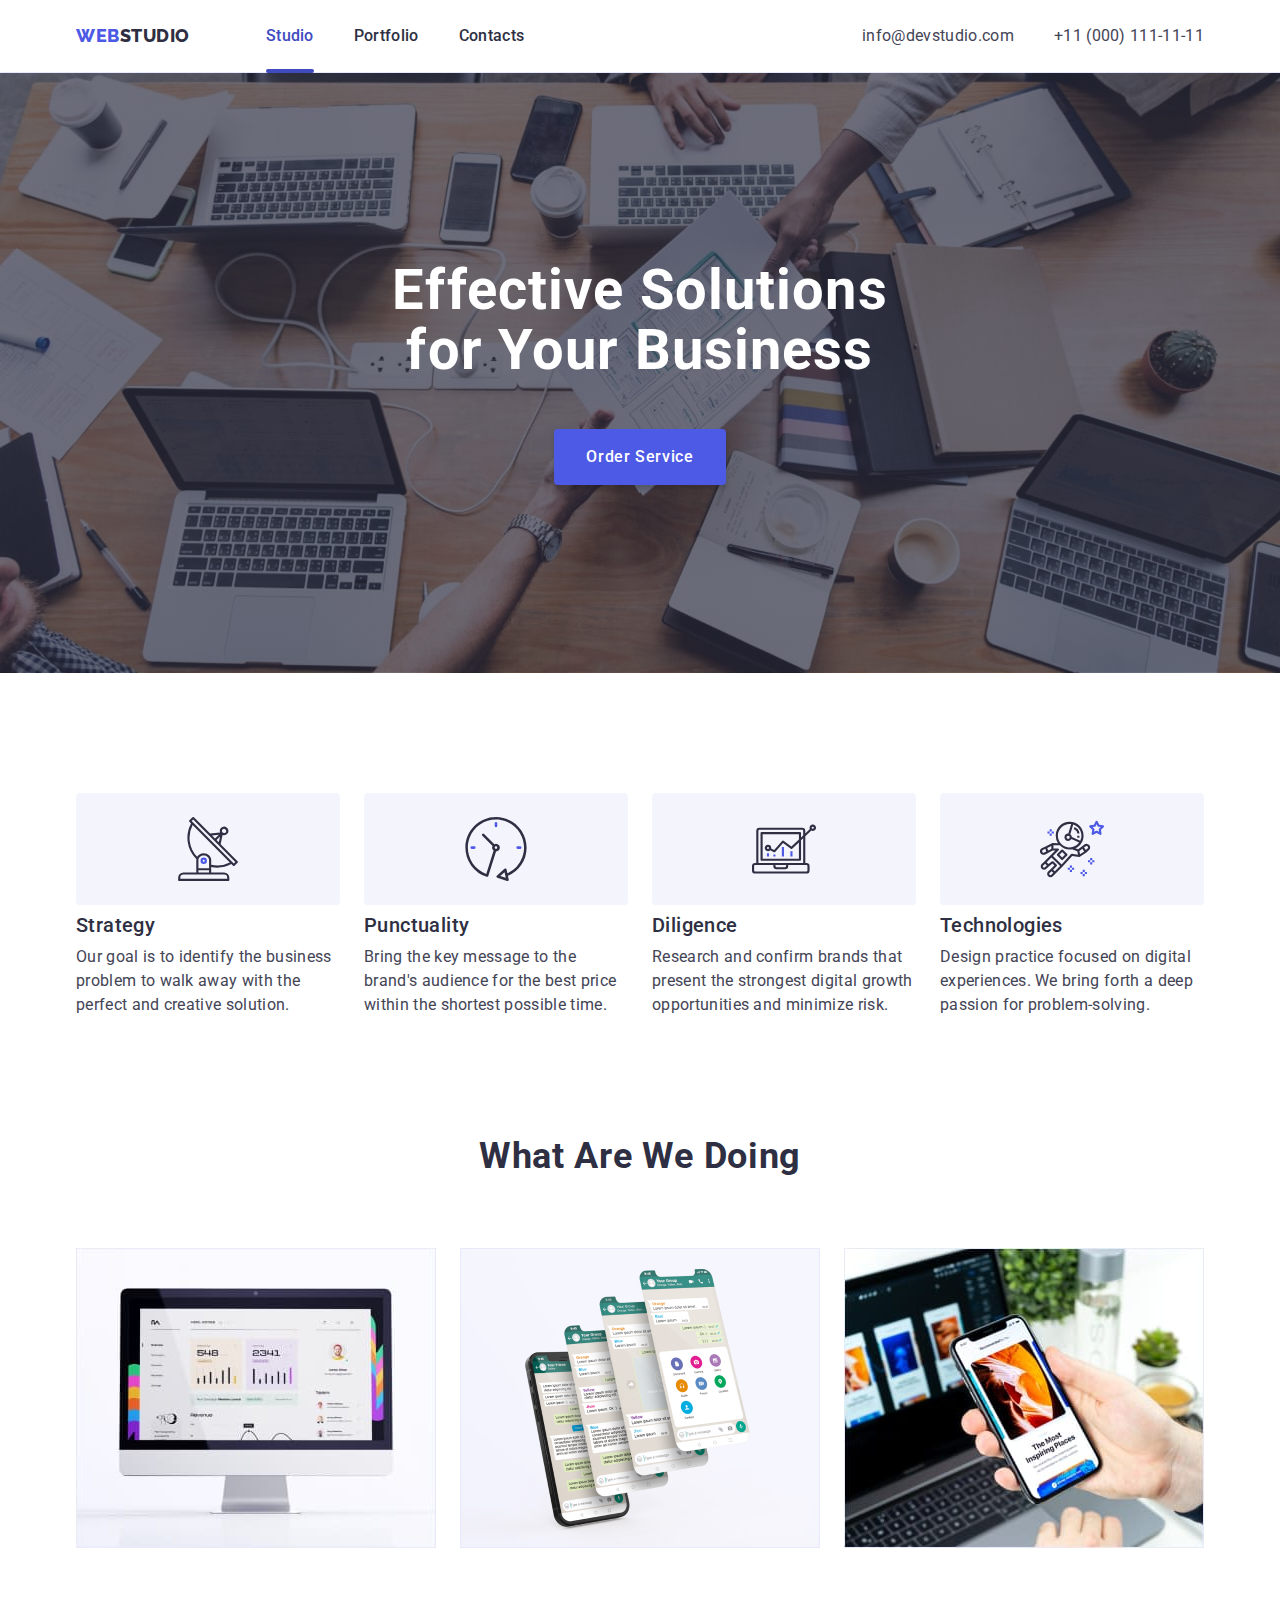
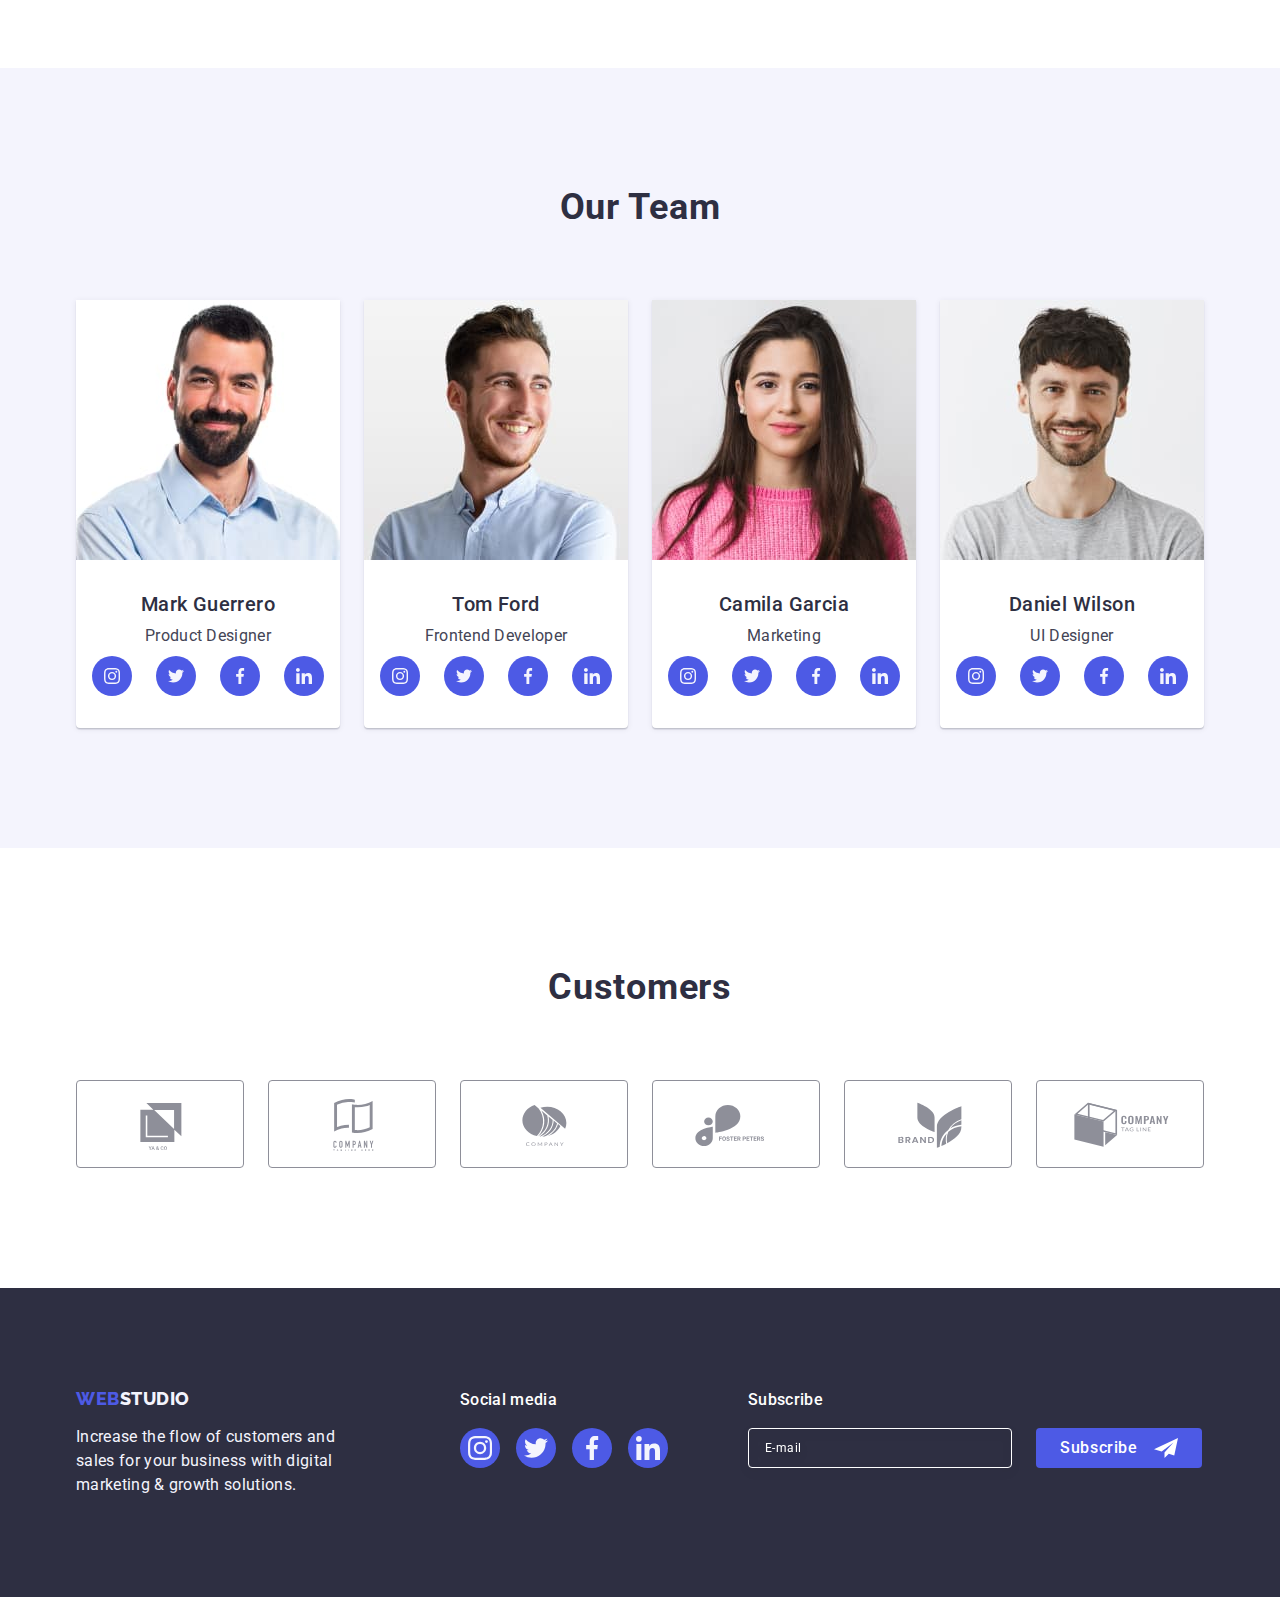
==== commit 50ff08ba: "version 7" ====
--- a/index.html
+++ b/index.html
@@ -757,7 +757,7 @@
             <button type="submit" class="footer-form-button button">
               Subscribe
               <svg class="subscribe-footer-icon" width="24" height="24">
-                <use href="./images/icons.svg#icon-telegram"></use>
+                <use href="./images/icons.svg#icon-footer-frame"></use>
               </svg>
             </button>
           </form>
@@ -775,7 +775,7 @@
           data-modal-close
         >
           <svg class="icon-close" width="8" height="8">
-            <use href="./images/icons.svg#icon-close"></use>
+            <use href="./images/icons.svg#icon-close-black"></use>
           </svg>
         </button>
         <p class="form-title">Leave your contacts and we will call you back</p>
@@ -812,7 +812,7 @@
                 title="XXX-XXX-XX-XX"
               />
               <svg class="form-icon" width="18" height="24">
-                <use href="./images/icons.svg#icon-phone"></use>
+                <use href="./images/icons.svg#icon-modal-phone"></use>
               </svg>
             </div>
           </div>
@@ -855,7 +855,7 @@
             <label class="checkbox-description" for="user-privacy">
               <span class="icon-checkboks">
                 <svg class="icon-policy" width="10" height="8">
-                  <use href="./images/icons.svg#icon-policy"></use>
+                  <use href="./images/icons.svg#icon-check"></use>
                 </svg>
               </span>
               I accept the terms and conditions of the&nbsp;
@@ -869,6 +869,6 @@
     </div>
 
     <script src="./js/mobile-menu.js"></script>
-    <script src="./js/"></script>
+    <script src="./js/modal.js"></script>
   </body>
 </html>
--- a/css/styles.css
+++ b/css/styles.css
@@ -818,7 +818,7 @@
 
 @media screen and (max-width: 767px) {
   .team-members-cards > .container {
-    max-width: 268px;
+    max-width: 294px;
   }
 
   .team-member-card:not(:last-child) {
@@ -1096,8 +1096,7 @@
 @media screen and (min-width: 768px) and (max-width: 1157px) {
   .footer-wrapper {
     flex-wrap: wrap;
-    padding-left: 108px;
-    padding-right: 164px;
+    width: 550px;
   }
 
   .footer-social-media-wrapper {
